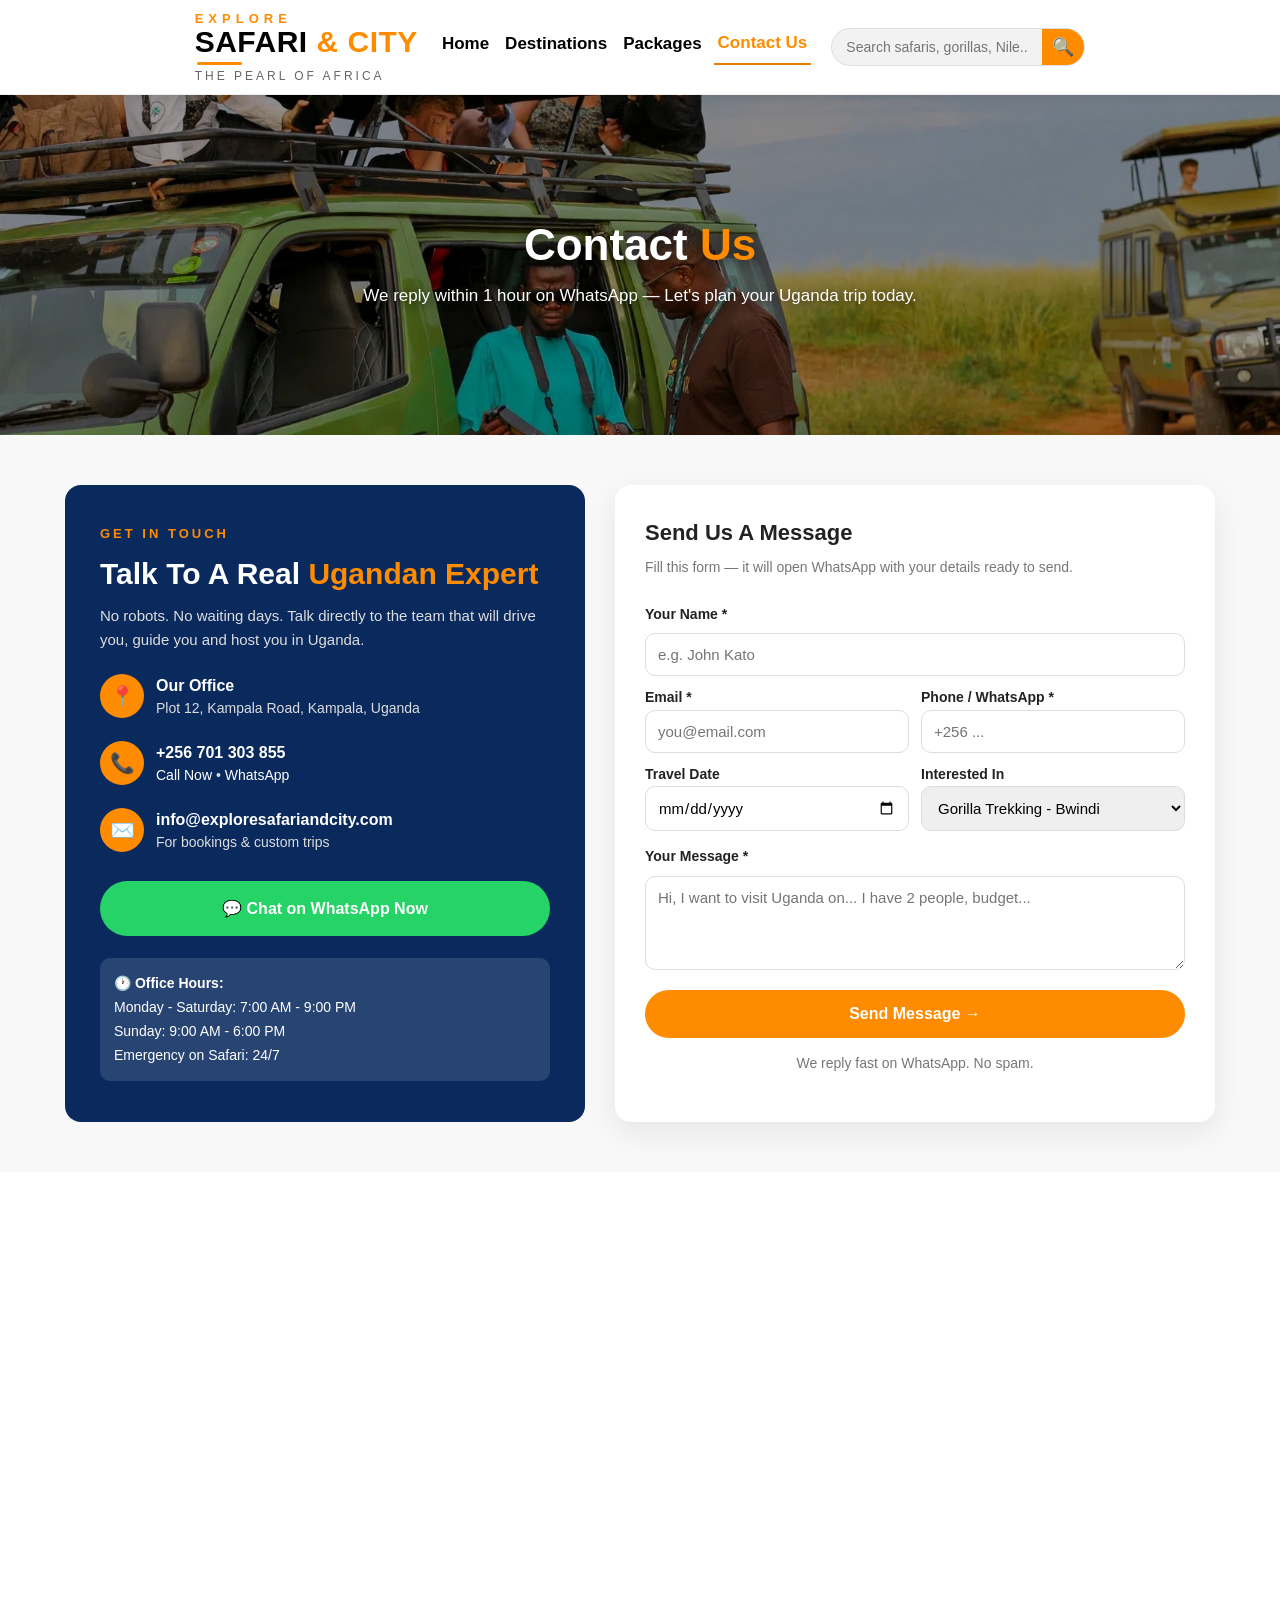
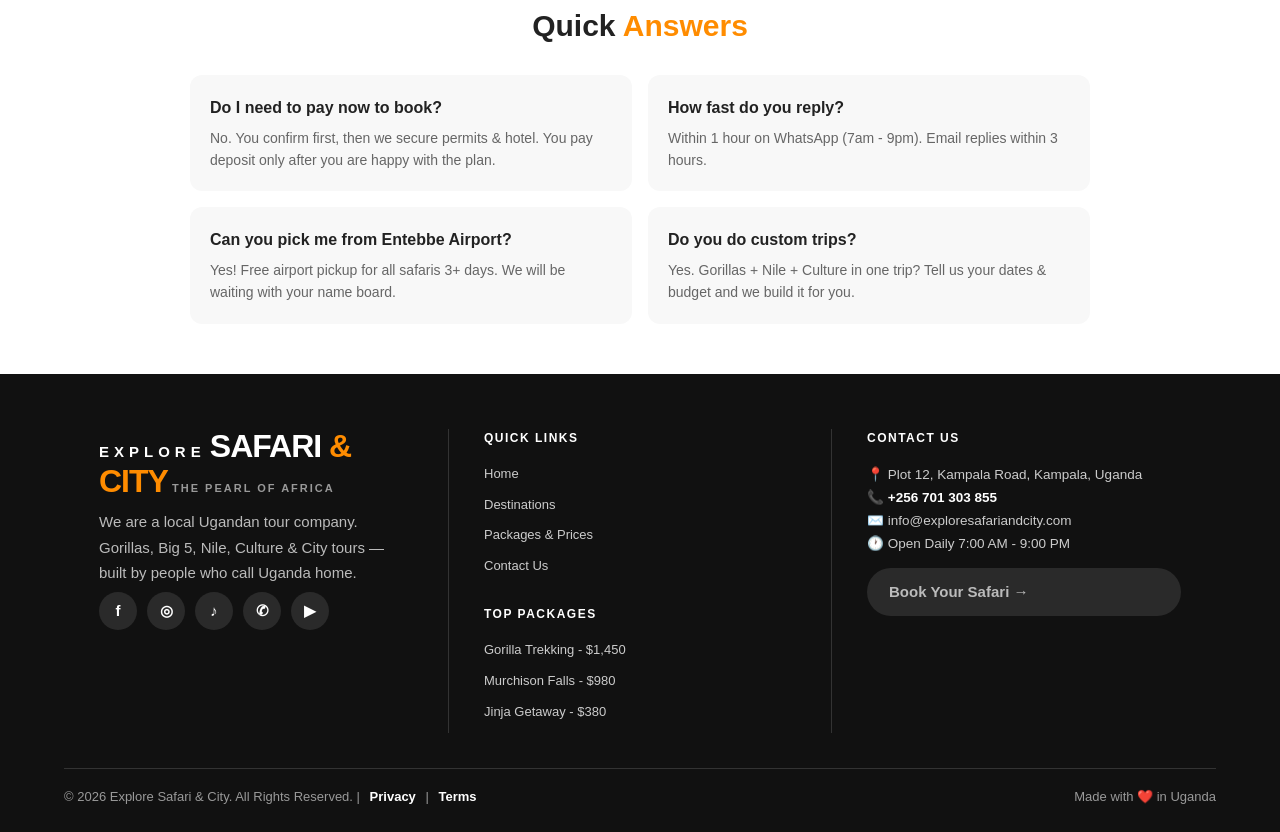
==== contact.html @ 99a117b5 "Add files via upload" ====
<!DOCTYPE html>
<html lang="en">
<head>
<meta charset="UTF-8">
<meta name="viewport" content="width=device-width, initial-scale=1.0">
<title>Contact Us - Explore Safari & City</title>
<link rel="stylesheet" href="style.css">
<style>
  *{margin:0;padding:0;box-sizing:border-box}
  html,body{width:100%;overflow-x:hidden}
  body{font-family:Arial,sans-serif;background:#fff}

  /* ===== HEADER - SAME AS PACKAGES ===== */
  .site-header{width:100%;background:#fff;padding:12px 3%;border-bottom:1px solid #eee}
  .header-inner{display:flex;align-items:center;justify-content:space-between;gap:20px;max-width:1300px;margin:0 auto}
  .logo{color:#000;text-decoration:none;line-height:1;flex-shrink:0}
  .logo-small{display:block;color:#ff8c00;font-size:13px;font-weight:800;letter-spacing:5px;margin-bottom:2px}
  .logo-main{display:block;font-size:30px;font-weight:900;line-height:1}
  .logo-main .black{color:#000}
  .logo-main .orange{color:#ff8c00}
  .logo-line{display:block;width:45px;height:3px;background:#ff8c00;margin:5px 0 5px 2px}
  .logo-sub{display:block;color:#666;font-size:12px;letter-spacing:3px;font-weight:500}
  .main-nav{display:flex;gap:8px;align-items:center}
  .main-nav a{color:#000;font-size:17px;font-weight:700;text-decoration:none;white-space:nowrap;padding:0 4px 6px 4px}
  .main-nav a.active{color:#ff8c00;border-bottom:2px solid #ff8c00}
  .header-search{display:flex;align-items:center;flex-shrink:0}
  .header-search form{display:flex;align-items:center;background:#f2f2f2;border:1px solid #ddd;border-radius:30px;overflow:hidden;height:38px}
  .header-search input{border:none;outline:none;background:transparent;padding:0 14px;font-size:14px;width:210px}
  .header-search button{border:none;background:#ff8c00;color:#fff;height:38px;width:42px;font-size:18px;cursor:pointer}

  /* ===== HERO - CONTACT ===== */
  .contact-hero{position:relative;width:100%;height:340px;overflow:hidden;background:#000;display:flex;align-items:center;justify-content:center;text-align:center}
  .contact-hero img{position:absolute;inset:0;width:100%;height:100%;object-fit:cover;opacity:.6}
  .contact-hero-text{position:relative;z-index:2;color:#fff;padding:0 20px}
  .contact-hero-text h1{font-size:44px;line-height:1.1;text-shadow:0 2px 15px rgba(0,0,0,.7)}
  .contact-hero-text p{font-size:17px;margin-top:12px;text-shadow:0 2px 10px rgba(0,0,0,.7)}
  .contact-hero-text span{color:#ff8c00}

  /* ===== CONTACT SECTION ===== */
  .contact-section{padding:50px 3%;background:#f8f8f8}
  .contact-box{max-width:1150px;margin:0 auto;display:flex;gap:30px;align-items:stretch}
  .contact-left{flex:1;background:#0a2a5e;color:#fff;padding:35px;border-radius:16px}
  .contact-left h2{font-size:30px;line-height:1.2;margin:10px 0 12px}
  .contact-left h2 span{color:#ff8c00}
  .contact-left p{color:#ddd;font-size:15px;line-height:1.6}
  .contact-item{display:flex;gap:12px;align-items:flex-start;margin-top:22px}
  .contact-icon{width:44px;height:44px;min-width:44px;background:#ff8c00;border-radius:50%;display:flex;align-items:center;justify-content:center;font-size:20px}
  .contact-item b{display:block;font-size:16px}
  .contact-item span{color:#ddd;font-size:14px}
  .contact-item a{color:#fff;text-decoration:none}
  .whatsapp-btn{display:flex;align-items:center;justify-content:center;gap:10px;background:#25D366;color:#fff;text-decoration:none;padding:15px;border-radius:30px;font-weight:800;margin-top:28px;font-size:16px}
  .whatsapp-btn:hover{background:#1da851}
  .contact-hours{margin-top:22px;background:rgba(255,255,255,.12);padding:14px;border-radius:10px;font-size:14px;line-height:1.7}

  .contact-form-wrap{flex:1.2;background:#fff;padding:30px;border-radius:16px;box-shadow:0 10px 30px rgba(0,0,0,.08)}
  .contact-form-wrap h3{font-size:22px;margin-bottom:6px}
  .contact-form-wrap p{color:#777;font-size:14px;margin-bottom:18px}
  .contact-form{display:flex;flex-direction:column;gap:8px}
  .contact-form label{font-weight:700;font-size:14px;margin-top:6px}
  .contact-form input,.contact-form select,.contact-form textarea{width:100%;padding:12px;border:1px solid #ddd;border-radius:10px;font-size:15px;font-family:Arial;outline:none}
  .contact-form input:focus,.contact-form select:focus,.contact-form textarea:focus{border-color:#ff8c00}
  .form-row{display:flex;gap:12px}
  .form-row div{flex:1}
  .send-btn{background:#ff8c00;color:#fff;border:none;padding:15px;border-radius:30px;font-weight:800;font-size:16px;cursor:pointer;margin-top:12px}
  .send-btn:hover{background:#e67e00}
  .form-small{text-align:center;color:#888;font-size:13px;margin-top:6px}

  /* ===== MAP ===== */
  .map-section{padding:0;background:#fff;line-height:0}
  .map-section iframe{width:100%;height:380px;border:0;display:block}

  /* ===== FAQ QUICK ===== */
  .faq-section{padding:50px 3%;background:#fff;text-align:center}
  .faq-inner{max-width:900px;margin:0 auto}
  .faq-section h2{font-size:30px;margin-bottom:25px}
  .faq-section h2 span{color:#ff8c00}
  .faq-grid{display:grid;grid-template-columns:1fr 1fr;gap:16px;text-align:left}
  .faq-card{background:#f8f8f8;padding:20px;border-radius:12px}
  .faq-card b{display:block;margin-bottom:6px}
  .faq-card p{color:#666;font-size:14px;line-height:1.6}

  /* ===== FOOTER ===== */
  .site-footer{background:#111;color:#fff;padding:55px 5% 25px 5%}
  .footer-grid{display:grid;grid-template-columns:1fr 1fr 1fr;gap:0;max-width:1200px;margin:0 auto}
  .footer-col{padding:0 35px}
  .footer-middle{border-left:1px solid #333;border-right:1px solid #333}
  .footer-logo{display:flex;flex-direction:column;line-height:1;text-decoration:none;color:#fff;margin-bottom:20px}
  .explore-small{font-size:15px;font-weight:800;letter-spacing:5px}
  .safari-big{font-size:32px;font-weight:900}
  .safari-big span{color:#ff8c00}
  .pearl-small{font-size:11px;font-weight:700;letter-spacing:2px;color:#999;margin-top:4px}
  .footer-about{color:#ccc;font-size:13.5px;line-height:1.7;margin-bottom:20px}
  .footer-social{display:flex;gap:10px}
  .footer-social a{width:38px;height:38px;background:#2a2a2a;color:#fff;border-radius:50%;display:flex;align-items:center;justify-content:center;text-decoration:none;font-weight:800}
  .footer-social a:hover{background:#ff8c00}
  .site-footer h4{font-size:12px;font-weight:800;letter-spacing:1.5px;margin-bottom:16px}
  .footer-h4-space{margin-top:28px}
  .site-footer ul{list-style:none}
  .site-footer ul li{margin-bottom:9px}
  .site-footer ul li a{color:#ccc;font-size:13px;text-decoration:none}
  .site-footer ul li a:hover{color:#ff8c00}
  .btn-book-now{display:inline-block;margin-top:10px;background:#2a2a2a;color:#fff;font-size:13px;font-weight:600;padding:12px 22px;border-radius:25px;text-decoration:none}
  .btn-book-now:hover{background:#ff8c00}
  .footer-bottom{border-top:1px solid #333;margin-top:35px;padding-top:18px;display:flex;justify-content:space-between;flex-wrap:wrap;gap:10px;color:#999;font-size:13px;max-width:1200px;margin-left:auto;margin-right:auto}
  .footer-bottom a{color:#fff;text-decoration:none;margin:0 6px;font-weight:700}

  @media(max-width:900px){
    .header-inner{flex-wrap:wrap;justify-content:center;text-align:center}
    .main-nav{flex-wrap:wrap;justify-content:center}
    .contact-hero{height:260px}
    .contact-hero-text h1{font-size:30px}
    .contact-box{flex-direction:column}
    .form-row{flex-direction:column}
    .faq-grid{grid-template-columns:1fr}
    .footer-grid{grid-template-columns:1fr;gap:40px}
    .footer-col{padding:0}
    .footer-middle{border:none}
  }
</style>
</head>
<body>

<!-- ===== HEADER ===== -->
<header class="site-header">
  <div class="header-inner">
    <a href="index.html" class="logo">
      <span class="logo-small">EXPLORE</span>
      <span class="logo-main"><span class="black">SAFARI</span> <span class="orange">&amp; CITY</span></span>
      <span class="logo-line"></span>
      <span class="logo-sub">THE PEARL OF AFRICA</span>
    </a>
    <nav class="main-nav">
      <a href="index.html">Home</a>
      <a href="destinations.html">Destinations</a>
      <a href="packages.html">Packages</a>
      <a href="contact.html" class="active">Contact Us</a>
    </nav>
    <div class="header-search">
      <form action="#" onsubmit="return false;">
        <input type="text" placeholder="Search safaris, gorillas, Nile..">
        <button type="submit">🔍</button>
      </form>
    </div>
  </div>
</header>

<!-- ===== HERO ===== -->
<section class="contact-hero">
  <img src="images/van.jpg" alt="Contact Explore Safari & City">
  <div class="contact-hero-text">
    <h1>Contact <span>Us</span></h1>
    <p>We reply within 1 hour on WhatsApp — Let's plan your Uganda trip today.</p>
  </div>
</section>

<!-- ===== CONTACT BOX ===== -->
<section class="contact-section">
  <div class="contact-box">

    <!-- LEFT: INFO -->
    <div class="contact-left">
      <span style="color:#ff8c00;font-weight:800;letter-spacing:3px;font-size:13px">GET IN TOUCH</span>
      <h2>Talk To A Real <span>Ugandan Expert</span></h2>
      <p>No robots. No waiting days. Talk directly to the team that will drive you, guide you and host you in Uganda.</p>

      <div class="contact-item">
        <div class="contact-icon">📍</div>
        <div><b>Our Office</b><span>Plot 12, Kampala Road, Kampala, Uganda</span></div>
      </div>
      <div class="contact-item">
        <div class="contact-icon">📞</div>
        <div><b>+256 701 303 855</b><span><a href="tel:+256701303855">Call Now</a> • <a href="https://wa.me/256701303855">WhatsApp</a></span></div>
      </div>
      <div class="contact-item">
        <div class="contact-icon">✉️</div>
        <div><b>info@exploresafariandcity.com</b><span>For bookings & custom trips</span></div>
      </div>

      <a class="whatsapp-btn" href="https://wa.me/256701303855?text=Hello%20Explore%20Safari%20%26%20City!%20I%20want%20to%20plan%20a%20trip%20to%20Uganda." target="_blank">💬 Chat on WhatsApp Now</a>

      <div class="contact-hours">
        <b>🕐 Office Hours:</b><br>
        Monday - Saturday: 7:00 AM - 9:00 PM<br>
        Sunday: 9:00 AM - 6:00 PM<br>
        Emergency on Safari: 24/7
      </div>
    </div>

    <!-- RIGHT: FORM -->
    <div class="contact-form-wrap">
      <h3>Send Us A Message</h3>
      <p>Fill this form — it will open WhatsApp with your details ready to send.</p>

      <form class="contact-form" id="contactForm">
        <label>Your Name *</label>
        <input type="text" id="cName" placeholder="e.g. John Kato" required>

        <div class="form-row">
          <div>
            <label>Email *</label>
            <input type="email" id="cEmail" placeholder="you@email.com" required>
          </div>
          <div>
            <label>Phone / WhatsApp *</label>
            <input type="tel" id="cPhone" placeholder="+256 ..." required>
          </div>
        </div>

        <div class="form-row">
          <div>
            <label>Travel Date</label>
            <input type="date" id="cDate">
          </div>
          <div>
            <label>Interested In</label>
            <select id="cPackage">
              <option>Gorilla Trekking - Bwindi</option>
              <option>Murchison Falls Safari</option>
              <option>Queen Elizabeth Wildlife</option>
              <option>Jinja Weekend Getaway</option>
              <option>Cultural Tour - Fort Portal</option>
              <option>Rwenzori Hiking</option>
              <option>Wellness Retreat - Ssese</option>
              <option>Camping - Kidepo Valley</option>
              <option>Design My Own Tour</option>
              <option>Just Asking A Question</option>
            </select>
          </div>
        </div>

        <label>Your Message *</label>
        <textarea id="cMessage" rows="4" placeholder="Hi, I want to visit Uganda on... I have 2 people, budget..." required></textarea>

        <button type="submit" class="send-btn">Send Message →</button>
        <p class="form-small">We reply fast on WhatsApp. No spam.</p>
      </form>
    </div>

  </div>
</section>

<!-- ===== MAP ===== -->
<section class="map-section">
  <iframe src="https://www.google.com/maps?q=Kampala,Uganda&output=embed" loading="lazy"></iframe>
</section>

<!-- ===== FAQ ===== -->
<section class="faq-section">
  <div class="faq-inner">
    <h2>Quick <span>Answers</span></h2>
    <div class="faq-grid">
      <div class="faq-card"><b>Do I need to pay now to book?</b><p>No. You confirm first, then we secure permits & hotel. You pay deposit only after you are happy with the plan.</p></div>
      <div class="faq-card"><b>How fast do you reply?</b><p>Within 1 hour on WhatsApp (7am - 9pm). Email replies within 3 hours.</p></div>
      <div class="faq-card"><b>Can you pick me from Entebbe Airport?</b><p>Yes! Free airport pickup for all safaris 3+ days. We will be waiting with your name board.</p></div>
      <div class="faq-card"><b>Do you do custom trips?</b><p>Yes. Gorillas + Nile + Culture in one trip? Tell us your dates & budget and we build it for you.</p></div>
    </div>
  </div>
</section>

<!-- ===== FOOTER ===== -->
<footer class="site-footer">
  <div class="footer-grid">
    <div class="footer-col">
      <a href="index.html" class="footer-logo">
        <span class="explore-small">EXPLORE</span>
        <span class="safari-big">SAFARI <span>&amp; CITY</span></span>
        <span class="pearl-small">THE PEARL OF AFRICA</span>
      </a>
      <p class="footer-about">We are a local Ugandan tour company. Gorillas, Big 5, Nile, Culture & City tours — built by people who call Uganda home.</p>
      <div class="footer-social">
        <a href="https://facebook.com" target="_blank">f</a>
        <a href="https://instagram.com" target="_blank">◎</a>
        <a href="https://tiktok.com" target="_blank">♪</a>
        <a href="https://wa.me/256701303855" target="_blank">✆</a>
        <a href="https://youtube.com" target="_blank">▶</a>
      </div>
    </div>
    <div class="footer-col footer-middle">
      <h4>QUICK LINKS</h4>
      <ul>
        <li><a href="index.html">Home</a></li>
        <li><a href="destinations.html">Destinations</a></li>
        <li><a href="packages.html">Packages & Prices</a></li>
        <li><a href="contact.html">Contact Us</a></li>
      </ul>
      <h4 class="footer-h4-space">TOP PACKAGES</h4>
      <ul>
        <li><a href="packages.html">Gorilla Trekking - $1,450</a></li>
        <li><a href="packages.html">Murchison Falls - $980</a></li>
        <li><a href="packages.html">Jinja Getaway - $380</a></li>
      </ul>
    </div>
    <div class="footer-col">
      <h4>CONTACT US</h4>
      <p style="color:#ccc;font-size:13.5px;line-height:1.7;margin-bottom:12px">📍 Plot 12, Kampala Road, Kampala, Uganda<br>📞 <b style="color:#fff">+256 701 303 855</b><br>✉️ info@exploresafariandcity.com<br>🕐 Open Daily 7:00 AM - 9:00 PM</p>
      <a href="packages.html" class="btn-book-now">Book Your Safari →</a>
    </div>
  </div>
  <div class="footer-bottom">
    <p>© 2026 Explore Safari & City. All Rights Reserved. | <a href="#">Privacy</a> | <a href="#">Terms</a></p>
    <p>Made with ❤️ in Uganda</p>
  </div>
</footer>

<script>
  // CONTACT FORM -> WHATSAPP
  document.getElementById('contactForm').addEventListener('submit', function(e) {
    e.preventDefault();
    const name = document.getElementById('cName').value;
    const email = document.getElementById('cEmail').value;
    const phone = document.getElementById('cPhone').value;
    const date = document.getElementById('cDate').value;
    const pkg = document.getElementById('cPackage').value;
    const msg = document.getElementById('cMessage').value;

    const text = "Hello Explore Safari & City!%0A%0AName: " + encodeURIComponent(name) +
      "%0AEmail: " + encodeURIComponent(email) +
      "%0APhone: " + encodeURIComponent(phone) +
      "%0ADate: " + encodeURIComponent(date) +
      "%0AInterested In: " + encodeURIComponent(pkg) +
      "%0AMessage: " + encodeURIComponent(msg);

    window.open("https://wa.me/256701303855?text=" + text, "_blank");
  });
</script>

</body>
</html>
---- style.css ----
/* ===== GENERAL ===== */
*{margin:0;padding:0;box-sizing:border-box}
body{font-family:Arial,Helvetica,sans-serif;color:#222;line-height:1.6;background:#fff}
img{max-width:100%;display:block}
a{text-decoration:none;color:inherit}
section{padding:50px 8%}

/* ===== HEADER ===== */
header{background:#fff;display:flex;justify-content:space-between;align-items:center;gap:30px;padding:14px 6%;position:sticky;top:0;z-index:100;box-shadow:0 2px 10px rgba(0,0,0,.08)}
.logo{display:flex;flex-direction:column;line-height:1.1;flex-shrink:0}
.logo-small{font-size:11px;letter-spacing:4px;font-weight:800;color:#e67e00}
.logo-main{font-size:22px;font-weight:900;letter-spacing:.5px;color:#111}
.logo-orange{color:#e67e00}
.logo-line{width:38px;height:3px;background:#e67e00;border-radius:2px;margin:4px 0 3px}
.logo-sub{font-size:10px;letter-spacing:2.5px;font-weight:700;color:#666}
nav{display:flex;gap:32px;align-items:center}
nav a{font-weight:600;font-size:15px;color:#222;white-space:nowrap;padding:6px 2px;position:relative}
nav a:hover,nav a.active{color:#e67e00}
nav a.active::after{content:"";position:absolute;left:0;bottom:-2px;width:100%;height:2px;background:#e67e00;border-radius:2px}
.header-right{display:flex;align-items:center;gap:14px}
.search-bar{display:flex;align-items:center;background:#f4f4f4;border:1px solid #e6e6e6;border-radius:25px;overflow:hidden;height:38px}
.search-bar input{border:none;outline:none;background:transparent;padding:0 14px;font-size:14px;width:210px;color:#222}
.search-bar button{border:none;background:#e67e00;color:#fff;width:42px;height:100%;cursor:pointer;font-size:16px}
.search-bar button:hover{background:#c96a00}
.menu-icon{font-size:22px;cursor:pointer;display:none}

/* ===== HERO SLIDER ===== */
.hero,.slider{position:relative;width:100%;height:520px;overflow:hidden;padding:0;background:#000}
.slide{position:absolute;top:0;left:0;width:100%;height:100%;display:none}
.slide:first-child{display:block}
.slide img{width:100%;height:100%;object-fit:cover}
.hero-text,.slider-text{position:absolute;top:50%;left:8%;transform:translateY(-50%);color:#fff;max-width:600px;z-index:5}
.hero-text h1,.slider-text h1{font-size:48px;line-height:1.1;text-shadow:0 2px 10px rgba(0,0,0,.7)}
.hero-text p,.slider-text p{margin:15px 0 20px;font-size:17px;text-shadow:0 2px 8px rgba(0,0,0,.7)}
.hero .prev,.hero .next{position:absolute;top:50%;transform:translateY(-50%);z-index:10}
.hero .prev{left:15px}.hero .next{right:15px}

/* ===== BUTTONS ===== */
.btn,.btn-orange{display:inline-block;background:#e67e00;color:#fff;padding:12px 22px;border-radius:6px;font-weight:bold;border:none;cursor:pointer}
.btn:hover,.btn-orange:hover{background:#c96a00}

/* ===== PREMIER ===== */
.premier{text-align:center;background:#fff}
.premier h2{font-size:38px;line-height:1.2}
.orange-title{color:#e67e00}
.section-sub{max-width:800px;margin:15px auto 0;color:#555;font-size:16px}

/* ===== 3 CARDS HOME ===== */
.experiences{background:#f8f8f8}
.experiences-grid{display:grid;grid-template-columns:repeat(3,1fr);gap:25px;align-items:stretch}
.card{background:#fff;border-radius:10px;overflow:hidden;box-shadow:0 4px 14px rgba(0,0,0,.08);text-align:left;display:flex;flex-direction:column;height:100%}
.card img{width:100%;height:230px;object-fit:cover}
.card h3{font-size:20px;line-height:1.3;padding:15px 18px 5px;min-height:56px;display:flex;align-items:flex-start}
.card p{padding:0 18px 15px;color:#555;font-size:15px;flex:1}
.card .btn{margin:0 18px 20px;align-self:flex-start;margin-top:auto}

/* ===== AFCON ===== */
.afcon{display:grid;grid-template-columns:1fr 1fr;gap:40px;align-items:center;background:#fff}
.afcon-left h2{font-size:36px}
.afcon-left h3{font-size:26px;color:#e67e00;margin-bottom:15px}
.afcon-left p{color:#444;margin-bottom:12px}
.afcon-right video{width:100%;border-radius:10px;background:#000}
.video-title{font-weight:bold;margin-top:10px}
.video-sub{color:#777}

/* ===== VIDEO WITH WATERMARK ===== */
.video-banner{padding:0}
.video-wrap{position:relative;width:100%;height:520px;overflow:hidden}
.video-wrap video{width:100%;height:100%;object-fit:cover}
.video-watermark{position:absolute;top:50%;left:50%;transform:translate(-50%,-50%);text-align:center;color:#fff;z-index:2;width:100%}
.video-watermark h2{font-size:46px;text-shadow:0 2px 10px rgba(0,0,0,.6)}
.video-watermark p{font-size:20px;text-shadow:0 2px 8px rgba(0,0,0,.6)}
.play-btn{margin-top:15px;width:65px;height:65px;border-radius:50%;border:2px solid #fff;background:rgba(0,0,0,.35);color:#fff;font-size:24px;cursor:pointer}

/* ===== DESTINATIONS VIDEO HERO ===== */
.video-hero-wrap{position:relative;height:520px;overflow:hidden;background:#000}
.video-hero-wrap video{width:100%;height:100%;object-fit:cover;display:block}
.video-watermark-light{position:absolute;left:30px;bottom:30px;color:#fff;text-shadow:0 2px 10px rgba(0,0,0,.6);line-height:1}
.wm-small{display:block;font-size:14px;letter-spacing:5px;font-weight:700}
.wm-big{display:block;font-size:52px;font-weight:900;letter-spacing:2px}
.wm-sub{display:block;font-size:12px;letter-spacing:3px}
.sound-btn{position:absolute;right:20px;bottom:20px;background:rgba(0,0,0,.6);color:#fff;border:0;width:46px;height:46px;border-radius:50%;font-size:20px;cursor:pointer}

/* ===== WHERE TO GO - MOSAIC - FIXED 280px SAME HEIGHT ===== */
.where-to-go{padding:0 0 5px;background:#fff}
.where-head{text-align:center;padding:28px 10px 18px}
.where-head span{color:#ff8c00;font-size:11px;font-weight:800;letter-spacing:1.5px;text-transform:uppercase}
.where-head h2{font-size:22px;margin:4px 0 0;color:#111;font-weight:800}
.dest-row{display:flex;gap:6px;margin-bottom:6px}
.dest-row .dest-card{flex:1}
.dest-card{position:relative;display:block;overflow:hidden;height:280px;text-decoration:none}
.dest-card img{width:100%;height:100%;object-fit:cover;transition:transform .5s ease}
.dest-card:hover img{transform:scale(1.06)}
.dest-card::after{content:"";position:absolute;inset:0;background:rgba(0,0,0,.28)}
.dest-label{position:absolute;inset:0;display:flex;align-items:center;justify-content:center;z-index:2}
.dest-label span{color:#fff;font-weight:800;font-size:13px;letter-spacing:1px;border-bottom:2px solid #fff;padding-bottom:4px;text-transform:uppercase}

/* ===== ABOUT ===== */
.about-utb{text-align:center;background:#f8f8f8}
.about-utb h2{font-size:34px;margin-bottom:15px}
.about-utb>p{max-width:900px;margin:0 auto;color:#444}
.about-grid{display:grid;grid-template-columns:repeat(3,1fr);gap:22px;margin-top:30px;align-items:stretch}
.about-box{background:#fff;color:#222;padding:30px 22px;border-radius:12px;border:1px solid #eee;box-shadow:0 4px 16px rgba(0,0,0,.07);border-top:4px solid #e67e00;text-align:center;display:flex;flex-direction:column;height:100%}
.about-icon{font-size:32px;margin-bottom:12px}
.about-box h3{letter-spacing:1px;font-size:18px;color:#111;min-height:24px}
.about-box p{color:#555;font-size:15px;margin-top:12px;line-height:1.6;flex:1}

/* ===== FEEDBACK + PARTNERS ===== */
.feedback-partners{background:#fff;text-align:center}
.feedback h2{font-size:30px}
.feedback p{color:#555;margin:10px 0 18px}
.partners{margin-top:40px;position:relative}
.partners h2{font-size:30px;margin-bottom:20px}
.partners-grid{display:grid;grid-template-columns:repeat(6,1fr);gap:18px;align-items:center;background:#fff;padding:20px;border-radius:10px;border:1px solid #eee}
.partners-grid img{width:100%;height:90px;object-fit:contain;background:#fff;padding:8px}
.prev,.next{position:absolute;top:55%;background:#e67e00;color:#fff;border:none;width:38px;height:38px;border-radius:50%;cursor:pointer;font-size:18px}
.partners .prev{left:5px}.partners .next{right:5px}

/* ===== POPULAR EXPERIENCES ===== */
.popular-experiences{padding:55px 8% 60px;background:#fff;text-align:center}
.popular-experiences h2{font-size:34px;font-weight:800;color:#111;margin-bottom:35px}
.pin-icon{color:#e67e00;font-size:28px}
.popular-grid{display:grid;grid-template-columns:repeat(3,1fr);gap:35px;text-align:center;align-items:stretch}
.popular-card{background:#fff;display:flex;flex-direction:column;align-items:center;height:100%}
.popular-card img{width:100%;height:250px;object-fit:cover}
.popular-card h3{font-size:21px;font-weight:800;color:#333;margin:22px 0 10px;line-height:1.3}
.popular-card p{color:#888;font-size:14.5px;line-height:1.7;padding:0 8px;flex:1}
.btn-popular{display:inline-block;margin-top:22px;background:#e67e00;color:#fff;font-weight:700;font-size:14px;padding:13px 28px;border-radius:25px}
.btn-popular:hover{background:#c96a00}
.popular-row-2{padding-top:0}

/* ===== UGANDA MAP ===== */
.uganda-map{padding:0;margin:0;width:100%;background:#fff;line-height:0}
.uganda-map img{width:100%;height:auto;display:block;object-fit:contain}

/* ===== TRAVEL ARTICLES - FIXED ===== */
.travel-articles{padding:55px 8% 65px;background:#fff}
.articles-head{display:flex;align-items:center;gap:12px;margin-bottom:30px;flex-wrap:wrap;justify-content:space-between}
.articles-head h2{font-size:26px;font-weight:400;color:#222}
.bulb-icon{color:#e67e00;font-size:22px}
.read-all{color:#e67e00;font-size:14px;font-weight:500}
.articles-grid{display:grid;grid-template-columns:repeat(3,1fr);gap:35px;align-items:start;text-align:left}
.article-card img{width:100%;height:250px;object-fit:cover;display:block;margin-bottom:18px;border-radius:8px;background:#eee}
.article-date{display:block;color:#e67e00;font-size:13px;font-weight:500;margin-bottom:10px}
.article-card h3{font-size:15px;font-weight:800;color:#222;line-height:1.5;text-transform:uppercase;margin-bottom:14px}
.article-card p{color:#777;font-size:14px;line-height:1.7;margin-bottom:18px}
.read-more{color:#e67e00;font-size:13px;font-weight:500}
.read-more span{font-weight:700;margin-left:4px}
.articles-row-2{padding-top:0}

/* ===== PLANNING ===== */
.planning-trip{padding:55px 8% 65px;background:#f2f2f2;text-align:center}
.planning-trip h2{font-size:30px;font-weight:800;color:#1a365d;margin-bottom:38px}
.planning-grid{display:flex;justify-content:center;gap:60px;flex-wrap:wrap}
.planning-item{display:flex;flex-direction:column;align-items:center;gap:16px}
.planning-icon{width:68px;height:68px;background:#fff;border-radius:50%;display:flex;align-items:center;justify-content:center;font-size:28px;box-shadow:0 2px 8px rgba(0,0,0,.04)}
.planning-label{color:#e0a83a;font-size:14px;font-style:italic;font-weight:500}

/* ===== PACKAGES HERO SLIDER ===== */
.packages-hero{width:100%;margin-top:0;padding:0}
.pkg-slider{position:relative;width:100%;height:520px;overflow:hidden;background:#000}
.pkg-slide{position:absolute;inset:0;opacity:0;transition:opacity 1s ease-in-out}
.pkg-slide.active{opacity:1}
.pkg-slide img{width:100%;height:100%;object-fit:cover}
.pkg-watermark{position:absolute;top:50%;left:50%;transform:translate(-50%,-50%);z-index:10;color:#fff;font-size:48px;font-weight:400;letter-spacing:2px;text-align:center;white-space:nowrap;text-shadow:0 2px 20px rgba(0,0,0,.6);pointer-events:none;width:100%;padding:0 20px}

/* ===== PACKAGES TABLE ===== */
.packages-section{background:#f8f8f8;padding:60px 3%}
.pkg-container{max-width:1200px;margin:0 auto}
.pkg-header{text-align:center;margin-bottom:30px}
.pkg-eyebrow{color:#ff8c00;font-size:12px;font-weight:800;letter-spacing:3px}
.pkg-header h2{font-size:36px;color:#111;margin:8px 0}
.pkg-header p{color:#666;font-size:15px;max-width:650px;margin:0 auto;line-height:1.5}
.pkg-categories{display:flex;flex-wrap:wrap;gap:10px;justify-content:center;margin-bottom:30px}
.cat-btn{border:1px solid #ddd;background:#fff;padding:9px 18px;border-radius:30px;font-size:13px;font-weight:700;cursor:pointer;color:#333}
.cat-btn.active{background:#009a4a;color:#fff;border-color:#009a4a}
.table-wrap{background:#fff;border-radius:12px;overflow:hidden;box-shadow:0 10px 30px rgba(0,0,0,.08);overflow-x:auto}
.pkg-table{width:100%;border-collapse:collapse;min-width:850px}
.pkg-table thead th{background:#009a4a;color:#fff;text-align:left;padding:16px;font-size:13px;letter-spacing:1px;text-transform:uppercase}
.pkg-table tbody td{padding:18px 16px;border-bottom:1px solid #eee;font-size:14px;color:#333;vertical-align:middle}
.pkg-table tbody tr:hover{background:#f0faf4}
.pkg-table strong{display:block;color:#111;font-size:15px}
.pkg-sub{display:block;color:#888;font-size:12px;margin-top:3px}
.price{font-size:18px;font-weight:900;color:#111;white-space:nowrap}
.price.couple{color:#009a4a}
.price.couple span{display:block;font-size:11px;color:#ff8c00;font-weight:700;margin-top:2px}
.pkg-badge{display:inline-block;font-size:10px;font-weight:800;letter-spacing:1px;padding:4px 8px;border-radius:20px;margin-bottom:6px;color:#fff}
.pkg-badge.hot{background:#ff8c00}.pkg-badge.adv{background:#111}
.book-btn{display:inline-block;background:#ff8c00;color:#fff;padding:10px 18px;border-radius:30px;font-size:13px;font-weight:800;white-space:nowrap}
.book-btn:hover{background:#e67e00}
.pkg-note{text-align:center;color:#777;font-size:13px;margin-top:18px;line-height:1.6}
.pkg-note a{color:#009a4a;font-weight:700}

/* ===== BANNER ===== */
.banner-section{width:100%;overflow:hidden;background:#0a2a5e;margin:0;padding:0}
.banner-section img{width:100%;height:170px;object-fit:cover;object-position:center;display:block}

/* ===== BOOKING FORM ===== */
.booking-section{padding:50px 3%;background:#f8f8f8}
.booking-box{max-width:1100px;margin:0 auto;display:flex;gap:30px;background:#fff;border-radius:16px;overflow:hidden;box-shadow:0 10px 30px rgba(0,0,0,.08)}
.booking-left{flex:1;background:#0a2a5e;color:#fff;padding:35px}
.booking-eyebrow{color:#ff8c00;font-weight:800;letter-spacing:3px;font-size:13px}
.booking-left h2{font-size:32px;margin:10px 0 12px;line-height:1.2}
.booking-left h2 span{color:#ff8c00}
.booking-left p{color:#ddd;line-height:1.6;font-size:15px}
.booking-list{list-style:none;margin:18px 0}
.booking-list li{margin-bottom:10px;font-size:15px}
.booking-phone{margin-top:20px;background:rgba(255,255,255,.12);padding:12px;border-radius:10px}
.booking-form{flex:1.2;padding:30px;display:flex;flex-direction:column;gap:8px}
.booking-form label{font-weight:700;font-size:14px;margin-top:6px}
.booking-form input,.booking-form select,.booking-form textarea{width:100%;padding:12px;border:1px solid #ddd;border-radius:10px;font-size:15px;font-family:Arial;outline:none}
.booking-form input:focus,.booking-form select:focus,.booking-form textarea:focus{border-color:#ff8c00}
.form-row{display:flex;gap:12px}.form-row div{flex:1}
.booking-btn{background:#ff8c00;color:#fff;border:none;padding:15px;border-radius:30px;font-weight:800;font-size:16px;cursor:pointer;margin-top:12px}
.booking-btn:hover{background:#e67e00}
.booking-small{text-align:center;color:#888;font-size:13px;margin-top:6px}

/* ===== WHY CHOOSE US ===== */
.why-section{padding:55px 3%;background:#fff;text-align:center}
.why-inner{max-width:1100px;margin:0 auto}
.why-eyebrow{color:#ff8c00;font-weight:800;letter-spacing:3px;font-size:13px}
.why-section h2{font-size:32px;margin:10px 0}
.why-section h2 span{color:#ff8c00}
.why-sub{color:#666;max-width:650px;margin:0 auto 30px;line-height:1.6}
.why-grid{display:grid;grid-template-columns:repeat(4,1fr);gap:18px}
.why-card{background:#f8f8f8;padding:28px 20px;border-radius:16px}
.why-icon{font-size:38px;margin-bottom:12px}
.why-card h3{font-size:17px;margin-bottom:8px}
.why-card p{color:#666;font-size:14px;line-height:1.6}

/* ===== TESTIMONIALS ===== */
.testi-section{padding:55px 3%;background:#fff}
.testi-inner{max-width:1200px;margin:0 auto;text-align:center}
.testi-eyebrow{color:#ff8c00;font-weight:800;letter-spacing:3px;font-size:13px}
.testi-section h2{font-size:32px;margin:10px 0 8px}
.testi-sub{color:#666;margin-bottom:30px}
.testi-slider-wrap{display:flex;align-items:center;gap:12px;width:100%}
.testi-viewport{overflow:hidden;flex:1;width:100%;min-width:0}
.testi-track{display:flex;gap:18px;transition:transform .5s ease;width:max-content;will-change:transform}
.testi-card{flex:0 0 calc(33.333% - 12px);min-width:280px;background:#fff;padding:24px 22px;border-radius:16px;box-shadow:0 8px 25px rgba(0,0,0,.10);text-align:left;border:1px solid #f0f0f0}
.testi-top{display:flex;align-items:center;gap:12px;margin-bottom:12px}
.testi-top img{width:48px;height:48px;border-radius:50%;object-fit:cover}
.testi-top b{display:block;font-size:15px;color:#000}
.testi-top span{font-size:13px;color:#888}
.trip-badge{margin-left:auto;width:26px;height:26px;background:#00aa6c;color:#fff;border-radius:50%;display:flex;align-items:center;justify-content:center;font-size:10px}
.testi-circles{color:#00aa6c;font-size:20px;letter-spacing:3px;text-align:center;margin:8px 0 14px}
.testi-text{color:#222;font-size:15px;line-height:1.6;text-align:center;min-height:110px}
.testi-card .read-more{display:block;text-align:center;color:#888;font-size:14px;margin-top:10px}
.testi-arrow{width:42px;height:42px;min-width:42px;border-radius:50%;border:1px solid #ddd;background:#fff;font-size:26px;cursor:pointer;box-shadow:0 4px 12px rgba(0,0,0,.08)}
.testi-arrow:hover{background:#ff8c00;color:#fff;border-color:#ff8c00}
.testi-dots{margin-top:18px;color:#ccc;letter-spacing:6px;font-size:18px}

/* ===== FOOTER - ONLY ONE VERSION NOW ===== */
.site-footer{background:#111;color:#fff;padding:55px 5% 25px}
.footer-grid{display:grid;grid-template-columns:1fr 1fr 1fr;gap:0;max-width:1200px;margin:0 auto}
.footer-col{padding:0 35px}
.footer-middle{border-left:1px solid #333;border-right:1px solid #333}
.footer-logo{display:flex;flex-direction:column;line-height:1;text-decoration:none;color:#fff;margin-bottom:20px}
.explore-small{font-size:15px;font-weight:800;letter-spacing:5px;color:#fff}
.safari-big{font-size:32px;font-weight:900;letter-spacing:-1px;line-height:1.1;color:#fff}
.safari-big span{color:#ff8c00}
.uganda-big{font-size:58px;font-weight:900;letter-spacing:-1px;text-align:center;line-height:1}
.pearl-small{font-size:11px;font-weight:700;letter-spacing:2px;color:#999;margin-top:4px;text-align:center}
.footer-about{color:#ccc;font-size:13.5px;line-height:1.7;margin-bottom:20px}
.footer-social{display:flex;gap:10px}
.footer-social a{width:38px;height:38px;background:#2a2a2a;color:#fff;border-radius:50%;display:flex;align-items:center;justify-content:center;font-size:16px;font-weight:800}
.footer-social a:hover{background:#ff8c00}
.site-footer h4{font-size:12px;font-weight:800;letter-spacing:1.5px;margin-bottom:16px;color:#fff}
.footer-h4-space{margin-top:28px}
.site-footer ul{list-style:none;padding:0;margin:0}
.site-footer ul li{margin-bottom:9px}
.site-footer ul li a{color:#ccc;font-size:13px}
.site-footer ul li a:hover{color:#e67e00}
.footer-right p{color:#ccc;font-size:13.5px;line-height:1.7;margin-bottom:12px}
.contact-item{display:flex;gap:12px;align-items:flex-start;margin-bottom:16px;color:#bbb;font-size:14px;line-height:1.5}
.contact-icon{width:36px;height:36px;min-width:36px;background:#ff8c00;color:#fff;border-radius:50%;display:flex;align-items:center;justify-content:center;font-size:16px}
.contact-item b{color:#fff}
.contact-item a{color:#bbb}
.contact-item a:hover{color:#ff8c00}
.btn-book-now{display:inline-block;margin-top:10px;background:#2a2a2a;color:#fff;font-size:13px;font-weight:600;padding:12px 22px;border-radius:25px}
.btn-book-now:hover{background:#ff8c00}
.whatsapp-box{display:flex;flex-direction:column;gap:10px;align-items:flex-start}
.whatsapp-box img{width:72px;height:72px;border-radius:12px;object-fit:cover}
.whatsapp-box span{color:#fff;font-size:13px;font-weight:700}
.footer-bottom{border-top:1px solid #333;margin-top:35px;padding-top:18px;display:flex;justify-content:space-between;align-items:center;flex-wrap:wrap;gap:10px;color:#999;font-size:13px;max-width:1200px;margin-left:auto;margin-right:auto}
.footer-bottom a{color:#fff;margin:0 6px;font-weight:700}
.footer-col h3{color:#fff;margin-bottom:18px;font-size:18px}
.footer-col a{display:block;color:#bbb;margin-bottom:10px;font-size:15px}
.footer-col a:hover{color:#e67e00}
.footer-col p{color:#bbb;font-size:15px;margin-bottom:6px}
.footer-col p b{color:#fff}

/* ===== MOBILE ===== */
@media(max-width:900px){
  section{padding:35px 5%}
  header{flex-direction:column;gap:14px;padding:14px 5%;text-align:center}
  .logo{align-items:center;text-align:center}
  nav{flex-wrap:wrap;justify-content:center;gap:20px}
  .search-bar input{width:160px}
  .hero,.slider,.video-wrap,.video-hero-wrap{height:360px}
  .hero-text h1,.slider-text h1{font-size:32px}
  .experiences-grid,.about-grid{grid-template-columns:1fr}
  .afcon{grid-template-columns:1fr}
  .partners-grid{grid-template-columns:repeat(2,1fr)}
  .video-watermark h2{font-size:32px}
  .wm-big{font-size:34px}
  .dest-row{flex-direction:column}.dest-card{height:240px}
  .popular-grid,.articles-grid{grid-template-columns:1fr;gap:35px}
  .popular-card img{height:220px}.article-card img{height:220px}
  .planning-grid{gap:30px}.planning-icon{width:58px;height:58px;font-size:24px}
  .footer-grid{grid-template-columns:1fr;gap:40px}
  .footer-col{padding:0}.footer-middle{border:none}
  .footer-bottom{justify-content:center;text-align:center}
  .pkg-slider{height:320px}.pkg-watermark{font-size:24px;white-space:normal;line-height:1.3}
  .pkg-header h2{font-size:26px}.packages-section{padding:35px 15px}
  .banner-section img{height:100px}
  .booking-box{flex-direction:column}
  .why-grid{grid-template-columns:1fr 1fr}
  .testi-card{flex:0 0 calc(100% - 2px);min-width:calc(100% - 2px)}
  .testi-section h2{font-size:26px}.testi-arrow{width:36px;height:36px;min-width:36px;font-size:22px}
  nav{position:absolute;top:70px;left:0;right:0;background:#fff;flex-direction:column;padding:16px;display:none}
  nav.show{display:flex}
  .menu-icon{display:block}
}
@media(max-width:520px){
  .footer-grid{grid-template-columns:1fr}
  .partners-grid{grid-template-columns:1fr 1fr}
  .why-grid{grid-template-columns:1fr}
}
@media(min-width:901px) and (max-width:1100px){
  .testi-card{flex:0 0 calc(50% - 9px);min-width:calc(50% - 9px)}
}
/* ===== NEW FOOTER - LIKE SCREENSHOT ===== */
.site-footer-new{background:#111;color:#fff;padding:55px 5% 25px}
.footer-grid-new{display:grid;grid-template-columns:1.2fr 1fr 1fr;gap:0;max-width:1200px;margin:0 auto}
.footer-col-new{padding:0 35px}
.footer-middle-new{border-left:1px solid #333;border-right:1px solid #333}
.footer-logo-new{display:block;text-decoration:none;color:#fff;line-height:1;margin-bottom:16px}
.footer-logo-new .explore-small{display:block;font-size:15px;font-weight:800;letter-spacing:5px;color:#fff}
.footer-logo-new .safari-big{display:block;font-size:36px;font-weight:900;line-height:1.05;color:#fff}
.footer-logo-new .safari-big span{color:#ff8c00}
.footer-logo-new .pearl-inline{font-size:11px;letter-spacing:2px;color:#ccc;font-weight:700}
.footer-about-new{color:#ccc;font-size:15px;line-height:1.7;margin-bottom:20px;max-width:340px}
.footer-social-new{display:flex;gap:10px}
.footer-social-new a{width:38px;height:38px;background:#2a2a2a;color:#fff;border-radius:50%;display:flex;align-items:center;justify-content:center;font-size:15px;font-weight:800}
.footer-social-new a:hover{background:#ff8c00}
.site-footer-new h4{font-size:13px;font-weight:800;letter-spacing:1.5px;margin-bottom:16px;color:#fff}
.site-footer-new ul{list-style:none;padding:0;margin:0}
.site-footer-new ul li{margin-bottom:12px}
.site-footer-new ul li a{color:#ddd;font-size:15px}
.site-footer-new ul li a:hover{color:#ff8c00}
.contact-line{color:#ddd;font-size:15px;line-height:1.7;margin-bottom:12px}
.contact-line span{margin-right:6px}
.contact-line a{color:#ddd}
.btn-book-safari{display:inline-block;margin-top:14px;background:#2a2a2a;color:#fff!important;padding:14px 26px;border-radius:30px;font-weight:700;font-size:15px}
.btn-book-safari:hover{background:#ff8c00}
.footer-bottom-new{border-top:1px solid #333;margin-top:40px;padding-top:18px;display:flex;justify-content:space-between;align-items:center;flex-wrap:wrap;gap:10px;color:#999;font-size:13px;max-width:1200px;margin:0 auto}
.footer-bottom-new a{color:#fff;font-weight:700}

@media(max-width:900px){
  .footer-grid-new{grid-template-columns:1fr;gap:40px}
  .footer-col-new{padding:0}
  .footer-middle-new{border:none}
  .footer-bottom-new{justify-content:center;text-align:center}
}
/* ===== FIX HERO ARROWS - OVERRIDE PARTNERS ARROWS ===== */
.hero, .slider{
  position:relative;
  overflow:hidden;
}
.hero .prev, .hero .next,
.slider .prev, .slider .next{
  position:absolute !important;
  top:50% !important;
  transform:translateY(-50%) !important;
  width:52px !important;
  height:52px !important;
  min-width:52px !important;
  background:#e67e00 !important;
  color:#fff !important;
  border:none !important;
  border-radius:50% !important;
  font-size:26px !important;
  line-height:1 !important;
  display:flex !important;
  align-items:center !important;
  justify-content:center !important;
  cursor:pointer !important;
  z-index:20 !important;
  box-shadow:0 4px 15px rgba(0,0,0,.35) !important;
}
.hero .prev, .slider .prev{ left:22px !important; right:auto !important; }
.hero .next, .slider .next{ right:22px !important; left:auto !important; }
.hero .prev:hover, .hero .next:hover{ background:#c96a00 !important; }

/* Partners arrows stay small and separate */
.partners .prev, .partners .next{
  width:38px !important;
  height:38px !important;
  top:55% !important;
}

/* Mobile - keep arrows inside image */
@media(max-width:700px){
  .hero .prev, .slider .prev{ left:10px !important; width:42px !important; height:42px !important; font-size:20px !important; }
  .hero .next, .slider .next{ right:10px !important; width:42px !important; height:42px !important; font-size:20px !important; }
}
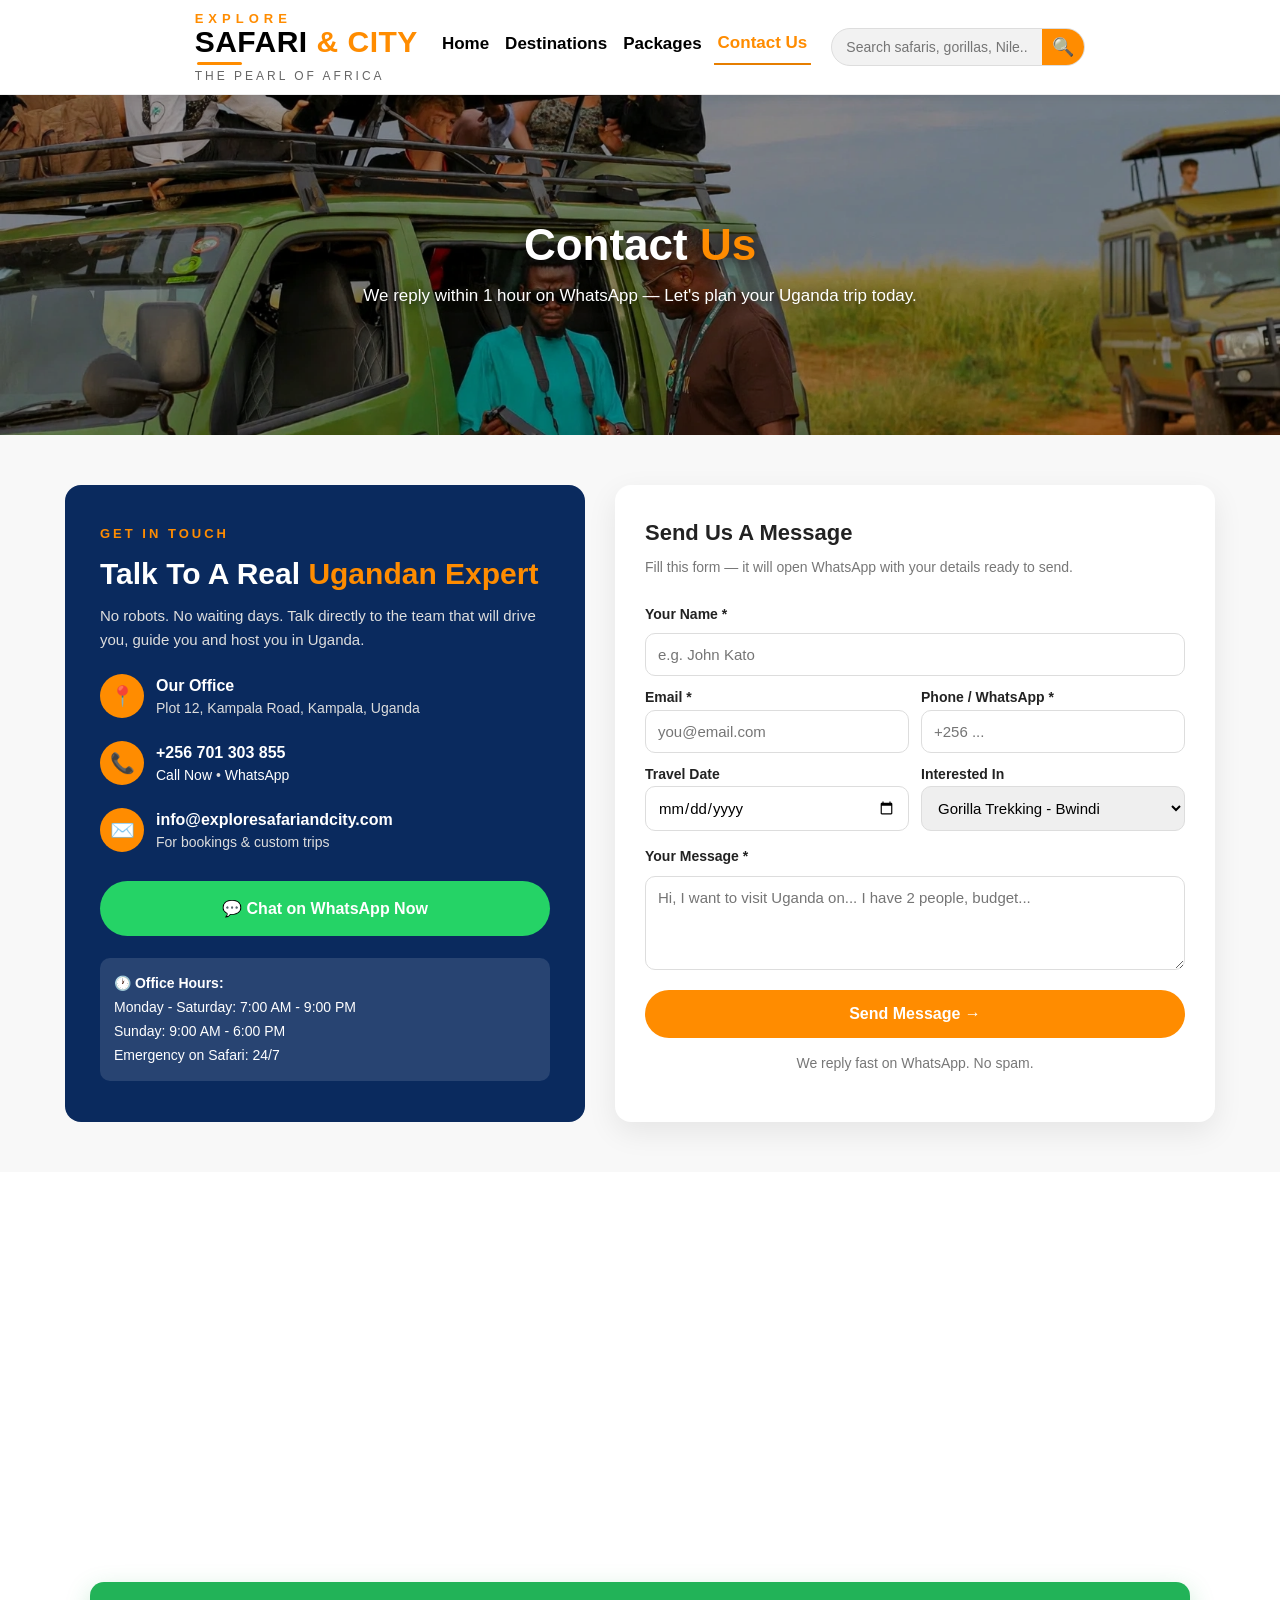
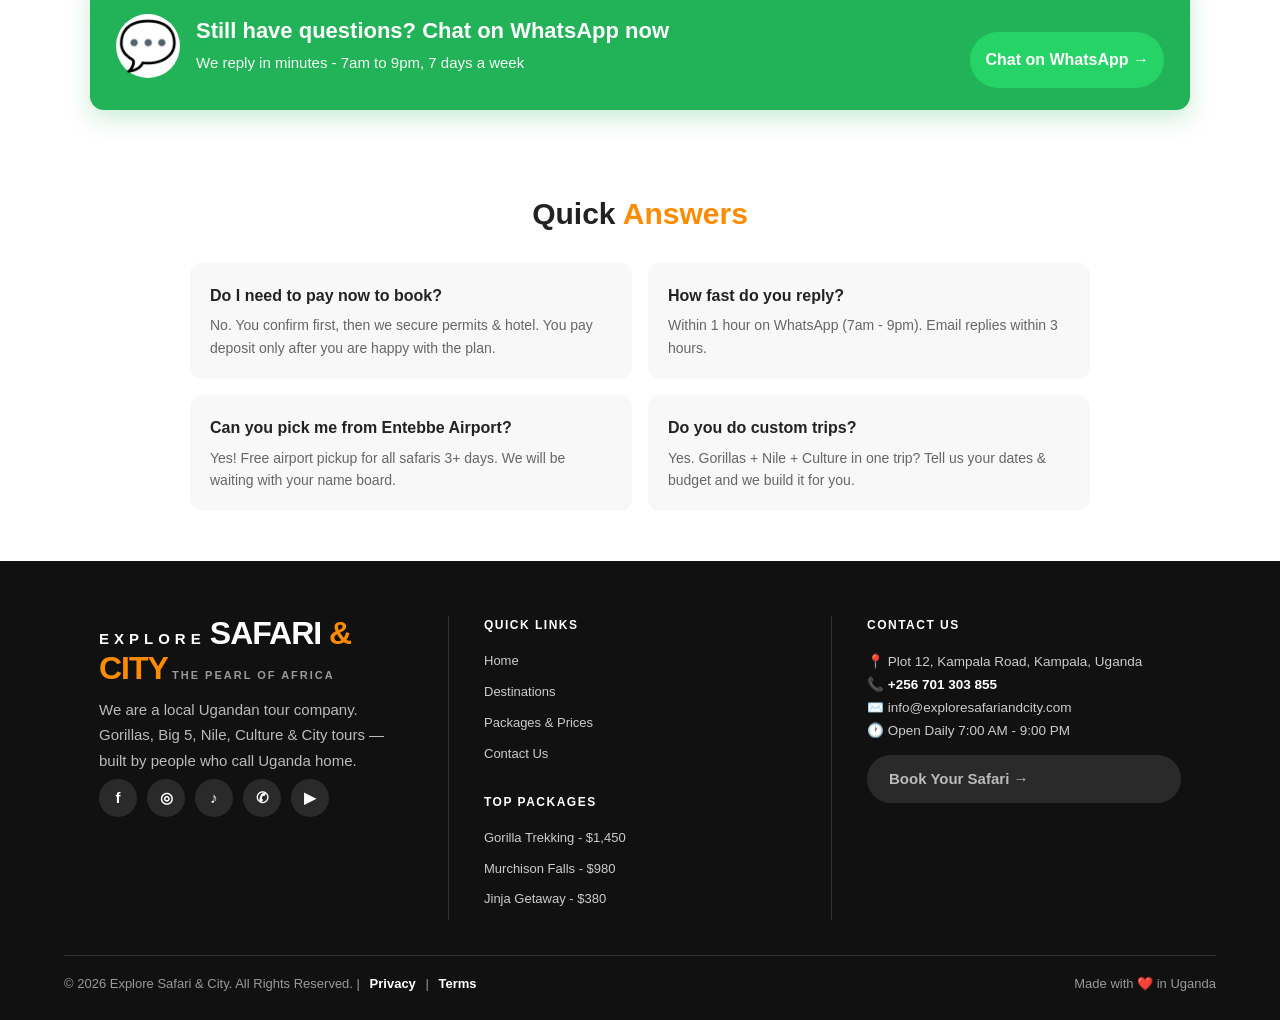
==== commit 63b10a9f: "Add files via upload" ====
--- a/contact.html
+++ b/contact.html
@@ -244,6 +244,19 @@
   <iframe src="https://www.google.com/maps?q=Kampala,Uganda&output=embed" loading="lazy"></iframe>
 </section>
 
+<!-- WhatsApp Banner -->
+<div class="whatsapp-banner">
+  <div class="whatsapp-left">
+    <div class="whatsapp-icon">💬</div>
+    <div>
+      <h3>Still have questions? Chat on WhatsApp now</h3>
+      <p>We reply in minutes - 7am to 9pm, 7 days a week</p>
+    </div>
+  </div>
+  <a class="whatsapp-btn" href="https://wa.me/256701303855?text=Hello!%20I%20have%20a%20question%20about%20a%20tour" target="_blank">Chat on WhatsApp →</a>
+</div>
+<!-- End WhatsApp Banner -->
+
 <!-- ===== FAQ ===== -->
 <section class="faq-section">
   <div class="faq-inner">
--- a/style.css
+++ b/style.css
@@ -404,4 +404,130 @@
 @media(max-width:700px){
   .hero .prev, .slider .prev{ left:10px !important; width:42px !important; height:42px !important; font-size:20px !important; }
   .hero .next, .slider .next{ right:10px !important; width:42px !important; height:42px !important; font-size:20px !important; }
+}
+/* ===== PHONE ONLY - Our Partners slider ===== */
+@media (max-width: 768px) {
+  .partners-wrap {
+    display: flex !important;
+    align-items: center !important;
+    gap: 8px !important;
+    width: 100% !important;
+  }
+
+  .partners-grid {
+    display: flex !important;
+    flex-wrap: nowrap !important;
+    overflow-x: auto !important;
+    scroll-snap-type: x mandatory !important;
+    align-items: center !important;
+    gap: 15px !important;
+    flex: 1 !important;
+    padding: 10px 5px !important;
+    scroll-behavior: smooth !important;
+    -webkit-overflow-scrolling: touch !important;
+    scrollbar-width: none !important;
+  }
+
+  .partners-grid::-webkit-scrollbar {
+    display: none !important;
+  }
+
+  .partners-grid img {
+    flex: 0 0 120px !important;
+    width: 120px !important;
+    height: 70px !important;
+    object-fit: contain !important;
+    scroll-snap-align: center !important;
+    background: #fff !important;
+    border-radius: 8px !important;
+    padding: 5px !important;
+  }
+
+  .partners-wrap .prev,
+  .partners-wrap .next {
+    flex: 0 0 36px !important;
+    width: 36px !important;
+    height: 36px !important;
+    min-width: 36px !important;
+    display: flex !important;
+    align-items: center !important;
+    justify-content: center !important;
+    border-radius: 50% !important;
+    cursor: pointer !important;
+  }
+}
+/* ===== WhatsApp Banner - PC + Phone ===== */
+.whatsapp-banner {
+  background: #22b358;
+  border-radius: 14px;
+  padding: 22px 26px;
+  display: flex;
+  align-items: center;
+  justify-content: space-between;
+  gap: 20px;
+  margin: 30px auto;
+  max-width: 1100px;
+  box-shadow: 0 8px 25px rgba(34,179,88,0.25);
+}
+.whatsapp-left {
+  display: flex;
+  align-items: center;
+  gap: 16px;
+}
+.whatsapp-icon {
+  font-size: 48px;
+  line-height: 1;
+  background: #fff;
+  width: 64px;
+  height: 64px;
+  min-width: 64px;
+  border-radius: 50%;
+  display: flex;
+  align-items: center;
+  justify-content: center;
+}
+.whatsapp-banner h3 {
+  color: #fff;
+  font-size: 22px;
+  margin: 0 0 5px 0;
+  line-height: 1.3;
+}
+.whatsapp-banner p {
+  color: #fff;
+  font-size: 15px;
+  margin: 0;
+  opacity: 0.95;
+}
+.whatsapp-btn {
+  background: #fff;
+  color: #1a9e4b;
+  font-weight: 700;
+  font-size: 15px;
+  padding: 12px 20px;
+  border-radius: 999px;
+  text-decoration: none;
+  white-space: nowrap;
+  flex-shrink: 0;
+}
+
+/* PHONE ONLY - stack nicely */
+@media (max-width: 768px) {
+  .whatsapp-banner {
+    flex-direction: column;
+    text-align: center;
+    padding: 22px 18px;
+    margin: 25px 15px;
+  }
+  .whatsapp-left {
+    flex-direction: column;
+    text-align: center;
+  }
+  .whatsapp-banner h3 {
+    font-size: 19px;
+  }
+  .whatsapp-btn {
+    width: 100%;
+    text-align: center;
+    box-sizing: border-box;
+  }
 }
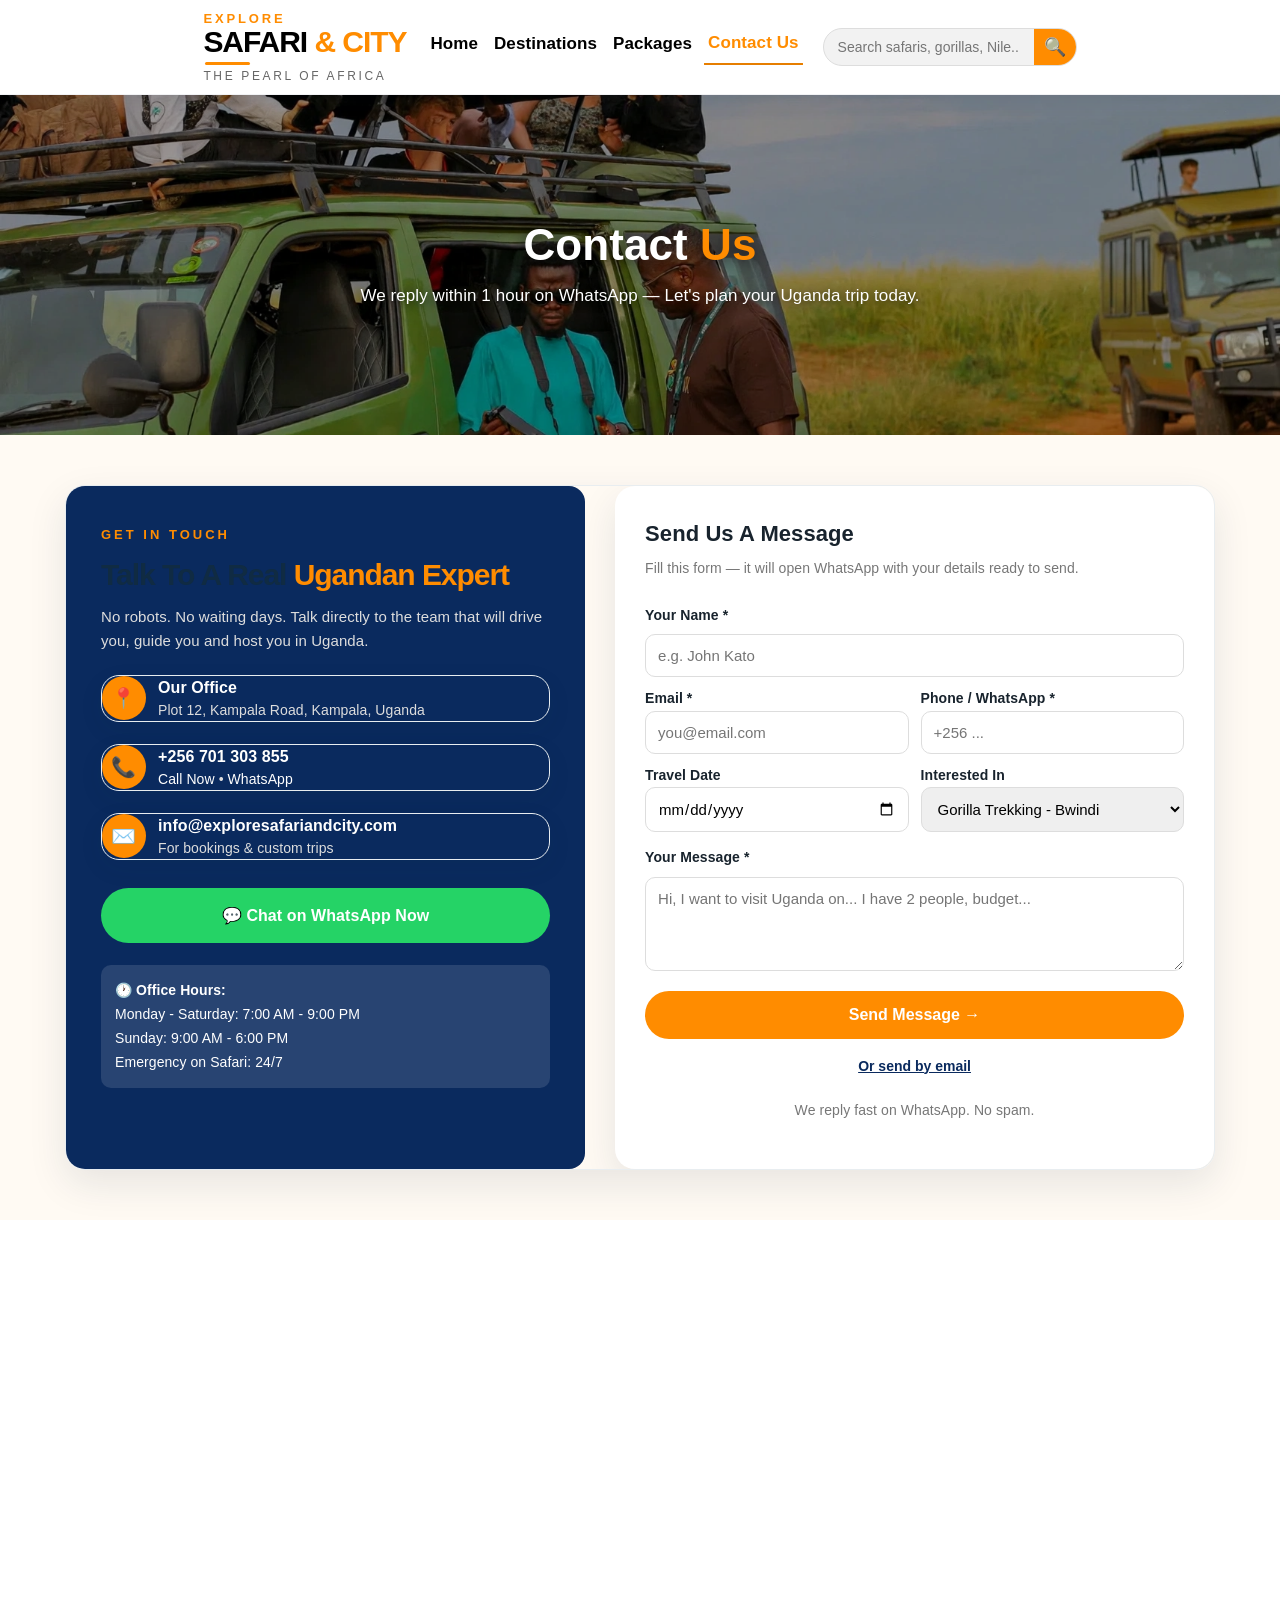
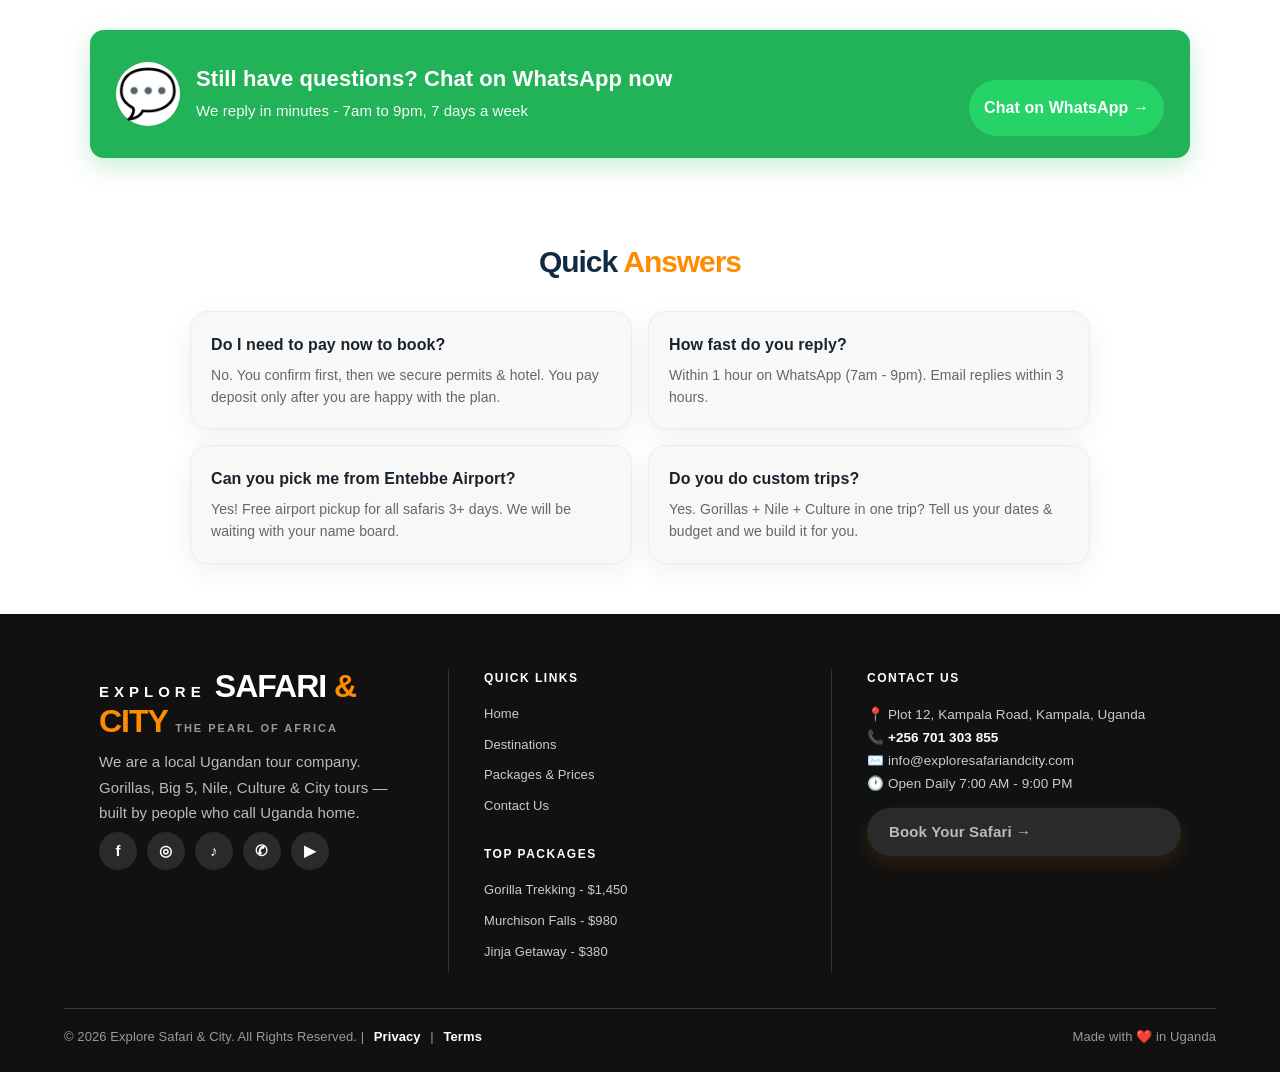
==== commit 96fd7013: "Add files via upload" ====
--- a/contact.html
+++ b/contact.html
@@ -1,341 +1,1058 @@
-<!DOCTYPE html>
-<html lang="en">
-<head>
-<meta charset="UTF-8">
-<meta name="viewport" content="width=device-width, initial-scale=1.0">
-<title>Contact Us - Explore Safari & City</title>
-<link rel="stylesheet" href="style.css">
-<style>
-  *{margin:0;padding:0;box-sizing:border-box}
-  html,body{width:100%;overflow-x:hidden}
-  body{font-family:Arial,sans-serif;background:#fff}
-
-  /* ===== HEADER - SAME AS PACKAGES ===== */
-  .site-header{width:100%;background:#fff;padding:12px 3%;border-bottom:1px solid #eee}
-  .header-inner{display:flex;align-items:center;justify-content:space-between;gap:20px;max-width:1300px;margin:0 auto}
-  .logo{color:#000;text-decoration:none;line-height:1;flex-shrink:0}
-  .logo-small{display:block;color:#ff8c00;font-size:13px;font-weight:800;letter-spacing:5px;margin-bottom:2px}
-  .logo-main{display:block;font-size:30px;font-weight:900;line-height:1}
-  .logo-main .black{color:#000}
-  .logo-main .orange{color:#ff8c00}
-  .logo-line{display:block;width:45px;height:3px;background:#ff8c00;margin:5px 0 5px 2px}
-  .logo-sub{display:block;color:#666;font-size:12px;letter-spacing:3px;font-weight:500}
-  .main-nav{display:flex;gap:8px;align-items:center}
-  .main-nav a{color:#000;font-size:17px;font-weight:700;text-decoration:none;white-space:nowrap;padding:0 4px 6px 4px}
-  .main-nav a.active{color:#ff8c00;border-bottom:2px solid #ff8c00}
-  .header-search{display:flex;align-items:center;flex-shrink:0}
-  .header-search form{display:flex;align-items:center;background:#f2f2f2;border:1px solid #ddd;border-radius:30px;overflow:hidden;height:38px}
-  .header-search input{border:none;outline:none;background:transparent;padding:0 14px;font-size:14px;width:210px}
-  .header-search button{border:none;background:#ff8c00;color:#fff;height:38px;width:42px;font-size:18px;cursor:pointer}
-
-  /* ===== HERO - CONTACT ===== */
-  .contact-hero{position:relative;width:100%;height:340px;overflow:hidden;background:#000;display:flex;align-items:center;justify-content:center;text-align:center}
-  .contact-hero img{position:absolute;inset:0;width:100%;height:100%;object-fit:cover;opacity:.6}
-  .contact-hero-text{position:relative;z-index:2;color:#fff;padding:0 20px}
-  .contact-hero-text h1{font-size:44px;line-height:1.1;text-shadow:0 2px 15px rgba(0,0,0,.7)}
-  .contact-hero-text p{font-size:17px;margin-top:12px;text-shadow:0 2px 10px rgba(0,0,0,.7)}
-  .contact-hero-text span{color:#ff8c00}
-
-  /* ===== CONTACT SECTION ===== */
-  .contact-section{padding:50px 3%;background:#f8f8f8}
-  .contact-box{max-width:1150px;margin:0 auto;display:flex;gap:30px;align-items:stretch}
-  .contact-left{flex:1;background:#0a2a5e;color:#fff;padding:35px;border-radius:16px}
-  .contact-left h2{font-size:30px;line-height:1.2;margin:10px 0 12px}
-  .contact-left h2 span{color:#ff8c00}
-  .contact-left p{color:#ddd;font-size:15px;line-height:1.6}
-  .contact-item{display:flex;gap:12px;align-items:flex-start;margin-top:22px}
-  .contact-icon{width:44px;height:44px;min-width:44px;background:#ff8c00;border-radius:50%;display:flex;align-items:center;justify-content:center;font-size:20px}
-  .contact-item b{display:block;font-size:16px}
-  .contact-item span{color:#ddd;font-size:14px}
-  .contact-item a{color:#fff;text-decoration:none}
-  .whatsapp-btn{display:flex;align-items:center;justify-content:center;gap:10px;background:#25D366;color:#fff;text-decoration:none;padding:15px;border-radius:30px;font-weight:800;margin-top:28px;font-size:16px}
-  .whatsapp-btn:hover{background:#1da851}
-  .contact-hours{margin-top:22px;background:rgba(255,255,255,.12);padding:14px;border-radius:10px;font-size:14px;line-height:1.7}
-
-  .contact-form-wrap{flex:1.2;background:#fff;padding:30px;border-radius:16px;box-shadow:0 10px 30px rgba(0,0,0,.08)}
-  .contact-form-wrap h3{font-size:22px;margin-bottom:6px}
-  .contact-form-wrap p{color:#777;font-size:14px;margin-bottom:18px}
-  .contact-form{display:flex;flex-direction:column;gap:8px}
-  .contact-form label{font-weight:700;font-size:14px;margin-top:6px}
-  .contact-form input,.contact-form select,.contact-form textarea{width:100%;padding:12px;border:1px solid #ddd;border-radius:10px;font-size:15px;font-family:Arial;outline:none}
-  .contact-form input:focus,.contact-form select:focus,.contact-form textarea:focus{border-color:#ff8c00}
-  .form-row{display:flex;gap:12px}
-  .form-row div{flex:1}
-  .send-btn{background:#ff8c00;color:#fff;border:none;padding:15px;border-radius:30px;font-weight:800;font-size:16px;cursor:pointer;margin-top:12px}
-  .send-btn:hover{background:#e67e00}
-  .form-small{text-align:center;color:#888;font-size:13px;margin-top:6px}
-
-  /* ===== MAP ===== */
-  .map-section{padding:0;background:#fff;line-height:0}
-  .map-section iframe{width:100%;height:380px;border:0;display:block}
-
-  /* ===== FAQ QUICK ===== */
-  .faq-section{padding:50px 3%;background:#fff;text-align:center}
-  .faq-inner{max-width:900px;margin:0 auto}
-  .faq-section h2{font-size:30px;margin-bottom:25px}
-  .faq-section h2 span{color:#ff8c00}
-  .faq-grid{display:grid;grid-template-columns:1fr 1fr;gap:16px;text-align:left}
-  .faq-card{background:#f8f8f8;padding:20px;border-radius:12px}
-  .faq-card b{display:block;margin-bottom:6px}
-  .faq-card p{color:#666;font-size:14px;line-height:1.6}
-
-  /* ===== FOOTER ===== */
-  .site-footer{background:#111;color:#fff;padding:55px 5% 25px 5%}
-  .footer-grid{display:grid;grid-template-columns:1fr 1fr 1fr;gap:0;max-width:1200px;margin:0 auto}
-  .footer-col{padding:0 35px}
-  .footer-middle{border-left:1px solid #333;border-right:1px solid #333}
-  .footer-logo{display:flex;flex-direction:column;line-height:1;text-decoration:none;color:#fff;margin-bottom:20px}
-  .explore-small{font-size:15px;font-weight:800;letter-spacing:5px}
-  .safari-big{font-size:32px;font-weight:900}
-  .safari-big span{color:#ff8c00}
-  .pearl-small{font-size:11px;font-weight:700;letter-spacing:2px;color:#999;margin-top:4px}
-  .footer-about{color:#ccc;font-size:13.5px;line-height:1.7;margin-bottom:20px}
-  .footer-social{display:flex;gap:10px}
-  .footer-social a{width:38px;height:38px;background:#2a2a2a;color:#fff;border-radius:50%;display:flex;align-items:center;justify-content:center;text-decoration:none;font-weight:800}
-  .footer-social a:hover{background:#ff8c00}
-  .site-footer h4{font-size:12px;font-weight:800;letter-spacing:1.5px;margin-bottom:16px}
-  .footer-h4-space{margin-top:28px}
-  .site-footer ul{list-style:none}
-  .site-footer ul li{margin-bottom:9px}
-  .site-footer ul li a{color:#ccc;font-size:13px;text-decoration:none}
-  .site-footer ul li a:hover{color:#ff8c00}
-  .btn-book-now{display:inline-block;margin-top:10px;background:#2a2a2a;color:#fff;font-size:13px;font-weight:600;padding:12px 22px;border-radius:25px;text-decoration:none}
-  .btn-book-now:hover{background:#ff8c00}
-  .footer-bottom{border-top:1px solid #333;margin-top:35px;padding-top:18px;display:flex;justify-content:space-between;flex-wrap:wrap;gap:10px;color:#999;font-size:13px;max-width:1200px;margin-left:auto;margin-right:auto}
-  .footer-bottom a{color:#fff;text-decoration:none;margin:0 6px;font-weight:700}
-
-  @media(max-width:900px){
-    .header-inner{flex-wrap:wrap;justify-content:center;text-align:center}
-    .main-nav{flex-wrap:wrap;justify-content:center}
-    .contact-hero{height:260px}
-    .contact-hero-text h1{font-size:30px}
-    .contact-box{flex-direction:column}
-    .form-row{flex-direction:column}
-    .faq-grid{grid-template-columns:1fr}
-    .footer-grid{grid-template-columns:1fr;gap:40px}
-    .footer-col{padding:0}
-    .footer-middle{border:none}
-  }
-</style>
-</head>
-<body>
-
-<!-- ===== HEADER ===== -->
-<header class="site-header">
-  <div class="header-inner">
-    <a href="index.html" class="logo">
-      <span class="logo-small">EXPLORE</span>
-      <span class="logo-main"><span class="black">SAFARI</span> <span class="orange">&amp; CITY</span></span>
-      <span class="logo-line"></span>
-      <span class="logo-sub">THE PEARL OF AFRICA</span>
-    </a>
-    <nav class="main-nav">
-      <a href="index.html">Home</a>
-      <a href="destinations.html">Destinations</a>
-      <a href="packages.html">Packages</a>
-      <a href="contact.html" class="active">Contact Us</a>
-    </nav>
-    <div class="header-search">
-      <form action="#" onsubmit="return false;">
-        <input type="text" placeholder="Search safaris, gorillas, Nile..">
-        <button type="submit">🔍</button>
-      </form>
-    </div>
-  </div>
-</header>
-
-<!-- ===== HERO ===== -->
-<section class="contact-hero">
-  <img src="images/van.jpg" alt="Contact Explore Safari & City">
-  <div class="contact-hero-text">
-    <h1>Contact <span>Us</span></h1>
-    <p>We reply within 1 hour on WhatsApp — Let's plan your Uganda trip today.</p>
-  </div>
-</section>
-
-<!-- ===== CONTACT BOX ===== -->
-<section class="contact-section">
-  <div class="contact-box">
-
-    <!-- LEFT: INFO -->
-    <div class="contact-left">
-      <span style="color:#ff8c00;font-weight:800;letter-spacing:3px;font-size:13px">GET IN TOUCH</span>
-      <h2>Talk To A Real <span>Ugandan Expert</span></h2>
-      <p>No robots. No waiting days. Talk directly to the team that will drive you, guide you and host you in Uganda.</p>
-
-      <div class="contact-item">
-        <div class="contact-icon">📍</div>
-        <div><b>Our Office</b><span>Plot 12, Kampala Road, Kampala, Uganda</span></div>
-      </div>
-      <div class="contact-item">
-        <div class="contact-icon">📞</div>
-        <div><b>+256 701 303 855</b><span><a href="tel:+256701303855">Call Now</a> • <a href="https://wa.me/256701303855">WhatsApp</a></span></div>
-      </div>
-      <div class="contact-item">
-        <div class="contact-icon">✉️</div>
-        <div><b>info@exploresafariandcity.com</b><span>For bookings & custom trips</span></div>
-      </div>
-
-      <a class="whatsapp-btn" href="https://wa.me/256701303855?text=Hello%20Explore%20Safari%20%26%20City!%20I%20want%20to%20plan%20a%20trip%20to%20Uganda." target="_blank">💬 Chat on WhatsApp Now</a>
-
-      <div class="contact-hours">
-        <b>🕐 Office Hours:</b><br>
-        Monday - Saturday: 7:00 AM - 9:00 PM<br>
-        Sunday: 9:00 AM - 6:00 PM<br>
-        Emergency on Safari: 24/7
-      </div>
-    </div>
-
-    <!-- RIGHT: FORM -->
-    <div class="contact-form-wrap">
-      <h3>Send Us A Message</h3>
-      <p>Fill this form — it will open WhatsApp with your details ready to send.</p>
-
-      <form class="contact-form" id="contactForm">
-        <label>Your Name *</label>
-        <input type="text" id="cName" placeholder="e.g. John Kato" required>
-
-        <div class="form-row">
-          <div>
-            <label>Email *</label>
-            <input type="email" id="cEmail" placeholder="you@email.com" required>
-          </div>
-          <div>
-            <label>Phone / WhatsApp *</label>
-            <input type="tel" id="cPhone" placeholder="+256 ..." required>
-          </div>
-        </div>
-
-        <div class="form-row">
-          <div>
-            <label>Travel Date</label>
-            <input type="date" id="cDate">
-          </div>
-          <div>
-            <label>Interested In</label>
-            <select id="cPackage">
-              <option>Gorilla Trekking - Bwindi</option>
-              <option>Murchison Falls Safari</option>
-              <option>Queen Elizabeth Wildlife</option>
-              <option>Jinja Weekend Getaway</option>
-              <option>Cultural Tour - Fort Portal</option>
-              <option>Rwenzori Hiking</option>
-              <option>Wellness Retreat - Ssese</option>
-              <option>Camping - Kidepo Valley</option>
-              <option>Design My Own Tour</option>
-              <option>Just Asking A Question</option>
-            </select>
-          </div>
-        </div>
-
-        <label>Your Message *</label>
-        <textarea id="cMessage" rows="4" placeholder="Hi, I want to visit Uganda on... I have 2 people, budget..." required></textarea>
-
-        <button type="submit" class="send-btn">Send Message →</button>
-        <p class="form-small">We reply fast on WhatsApp. No spam.</p>
-      </form>
-    </div>
-
-  </div>
-</section>
-
-<!-- ===== MAP ===== -->
-<section class="map-section">
-  <iframe src="https://www.google.com/maps?q=Kampala,Uganda&output=embed" loading="lazy"></iframe>
-</section>
-
-<!-- WhatsApp Banner -->
-<div class="whatsapp-banner">
-  <div class="whatsapp-left">
-    <div class="whatsapp-icon">💬</div>
-    <div>
-      <h3>Still have questions? Chat on WhatsApp now</h3>
-      <p>We reply in minutes - 7am to 9pm, 7 days a week</p>
-    </div>
-  </div>
-  <a class="whatsapp-btn" href="https://wa.me/256701303855?text=Hello!%20I%20have%20a%20question%20about%20a%20tour" target="_blank">Chat on WhatsApp →</a>
-</div>
-<!-- End WhatsApp Banner -->
-
-<!-- ===== FAQ ===== -->
-<section class="faq-section">
-  <div class="faq-inner">
-    <h2>Quick <span>Answers</span></h2>
-    <div class="faq-grid">
-      <div class="faq-card"><b>Do I need to pay now to book?</b><p>No. You confirm first, then we secure permits & hotel. You pay deposit only after you are happy with the plan.</p></div>
-      <div class="faq-card"><b>How fast do you reply?</b><p>Within 1 hour on WhatsApp (7am - 9pm). Email replies within 3 hours.</p></div>
-      <div class="faq-card"><b>Can you pick me from Entebbe Airport?</b><p>Yes! Free airport pickup for all safaris 3+ days. We will be waiting with your name board.</p></div>
-      <div class="faq-card"><b>Do you do custom trips?</b><p>Yes. Gorillas + Nile + Culture in one trip? Tell us your dates & budget and we build it for you.</p></div>
-    </div>
-  </div>
-</section>
-
-<!-- ===== FOOTER ===== -->
-<footer class="site-footer">
-  <div class="footer-grid">
-    <div class="footer-col">
-      <a href="index.html" class="footer-logo">
-        <span class="explore-small">EXPLORE</span>
-        <span class="safari-big">SAFARI <span>&amp; CITY</span></span>
-        <span class="pearl-small">THE PEARL OF AFRICA</span>
-      </a>
-      <p class="footer-about">We are a local Ugandan tour company. Gorillas, Big 5, Nile, Culture & City tours — built by people who call Uganda home.</p>
-      <div class="footer-social">
-        <a href="https://facebook.com" target="_blank">f</a>
-        <a href="https://instagram.com" target="_blank">◎</a>
-        <a href="https://tiktok.com" target="_blank">♪</a>
-        <a href="https://wa.me/256701303855" target="_blank">✆</a>
-        <a href="https://youtube.com" target="_blank">▶</a>
-      </div>
-    </div>
-    <div class="footer-col footer-middle">
-      <h4>QUICK LINKS</h4>
-      <ul>
-        <li><a href="index.html">Home</a></li>
-        <li><a href="destinations.html">Destinations</a></li>
-        <li><a href="packages.html">Packages & Prices</a></li>
-        <li><a href="contact.html">Contact Us</a></li>
-      </ul>
-      <h4 class="footer-h4-space">TOP PACKAGES</h4>
-      <ul>
-        <li><a href="packages.html">Gorilla Trekking - $1,450</a></li>
-        <li><a href="packages.html">Murchison Falls - $980</a></li>
-        <li><a href="packages.html">Jinja Getaway - $380</a></li>
-      </ul>
-    </div>
-    <div class="footer-col">
-      <h4>CONTACT US</h4>
-      <p style="color:#ccc;font-size:13.5px;line-height:1.7;margin-bottom:12px">📍 Plot 12, Kampala Road, Kampala, Uganda<br>📞 <b style="color:#fff">+256 701 303 855</b><br>✉️ info@exploresafariandcity.com<br>🕐 Open Daily 7:00 AM - 9:00 PM</p>
-      <a href="packages.html" class="btn-book-now">Book Your Safari →</a>
-    </div>
-  </div>
-  <div class="footer-bottom">
-    <p>© 2026 Explore Safari & City. All Rights Reserved. | <a href="#">Privacy</a> | <a href="#">Terms</a></p>
-    <p>Made with ❤️ in Uganda</p>
-  </div>
-</footer>
-
-<script>
-  // CONTACT FORM -> WHATSAPP
-  document.getElementById('contactForm').addEventListener('submit', function(e) {
-    e.preventDefault();
-    const name = document.getElementById('cName').value;
-    const email = document.getElementById('cEmail').value;
-    const phone = document.getElementById('cPhone').value;
-    const date = document.getElementById('cDate').value;
-    const pkg = document.getElementById('cPackage').value;
-    const msg = document.getElementById('cMessage').value;
-
-    const text = "Hello Explore Safari & City!%0A%0AName: " + encodeURIComponent(name) +
-      "%0AEmail: " + encodeURIComponent(email) +
-      "%0APhone: " + encodeURIComponent(phone) +
-      "%0ADate: " + encodeURIComponent(date) +
-      "%0AInterested In: " + encodeURIComponent(pkg) +
-      "%0AMessage: " + encodeURIComponent(msg);
-
-    window.open("https://wa.me/256701303855?text=" + text, "_blank");
-  });
-</script>
-
-</body>
-</html>+<!DOCTYPE html>
+<!DOCTYPE html>
+<!DOCTYPE html>
+<html lang="en">
+ <head>
+  <meta charset="utf-8"/>
+  <meta content="width=device-width, initial-scale=1.0" name="viewport"/>
+  <title>
+   Contact Us - Explore Safari &amp; City
+  </title>
+  <link href="style.css" rel="stylesheet"/>
+  <style>
+   *
+{
+    margin:0;
+    padding:0;
+    box-sizing:border-box
+}
+html,body
+{
+    width:100%;
+    overflow-x:hidden
+}
+body
+{
+    font-family:Arial,sans-serif;
+    background:#fff
+}
+/* ===== HEADER - SAME AS PACKAGES ===== */
+.site-header
+{
+    width:100%;
+    background:#fff;
+    padding:12px 3%;
+    border-bottom:1px solid #eee
+}
+.header-inner
+{
+    display:flex;
+    align-items:center;
+    justify-content:space-between;
+    gap:20px;
+    max-width:1300px;
+    margin:0 auto
+}
+.logo
+{
+    color:#000;
+    text-decoration:none;
+    line-height:1;
+    flex-shrink:0
+}
+.logo-small
+{
+    display:block;
+    color:#ff8c00;
+    font-size:13px;
+    font-weight:800;
+    letter-spacing:5px;
+    margin-bottom:2px
+}
+.logo-main
+{
+    display:block;
+    font-size:30px;
+    font-weight:900;
+    line-height:1
+}
+.logo-main .black
+{
+    color:#000
+}
+.logo-main .orange
+{
+    color:#ff8c00
+}
+.logo-line
+{
+    display:block;
+    width:45px;
+    height:3px;
+    background:#ff8c00;
+    margin:5px 0 5px 2px
+}
+.logo-sub
+{
+    display:block;
+    color:#666;
+    font-size:12px;
+    letter-spacing:3px;
+    font-weight:500
+}
+.main-nav
+{
+    display:flex;
+    gap:8px;
+    align-items:center
+}
+.main-nav a
+{
+    color:#000;
+    font-size:17px;
+    font-weight:700;
+    text-decoration:none;
+    white-space:nowrap;
+    padding:0 4px 6px 4px
+}
+.main-nav a.active
+{
+    color:#ff8c00;
+    border-bottom:2px solid #ff8c00
+}
+.header-search
+{
+    display:flex;
+    align-items:center;
+    flex-shrink:0
+}
+.header-search form
+{
+    display:flex;
+    align-items:center;
+    background:#f2f2f2;
+    border:1px solid #ddd;
+    border-radius:30px;
+    overflow:hidden;
+    height:38px
+}
+.header-search input
+{
+    border:none;
+    outline:none;
+    background:transparent;
+    padding:0 14px;
+    font-size:14px;
+    width:210px
+}
+.header-search button
+{
+    border:none;
+    background:#ff8c00;
+    color:#fff;
+    height:38px;
+    width:42px;
+    font-size:18px;
+    cursor:pointer
+}
+/* ===== HERO - CONTACT ===== */
+.contact-hero
+{
+    position:relative;
+    width:100%;
+    height:340px;
+    overflow:hidden;
+    background:#000;
+    display:flex;
+    align-items:center;
+    justify-content:center;
+    text-align:center
+}
+.contact-hero img
+{
+    position:absolute;
+    inset:0;
+    width:100%;
+    height:100%;
+    object-fit:cover;
+    opacity:.6
+}
+.contact-hero-text
+{
+    position:relative;
+    z-index:2;
+    color:#fff;
+    padding:0 20px
+}
+.contact-hero-text h1
+{
+    font-size:44px;
+    line-height:1.1;
+    text-shadow:0 2px 15px rgba(0,0,0,.7)
+}
+.contact-hero-text p
+{
+    font-size:17px;
+    margin-top:12px;
+    text-shadow:0 2px 10px rgba(0,0,0,.7)
+}
+.contact-hero-text span
+{
+    color:#ff8c00
+}
+/* ===== CONTACT SECTION ===== */
+.contact-section
+{
+    padding:50px 3%;
+    background:#f8f8f8
+}
+.contact-box
+{
+    max-width:1150px;
+    margin:0 auto;
+    display:flex;
+    gap:30px;
+    align-items:stretch
+}
+.contact-left
+{
+    flex:1;
+    background:#0a2a5e;
+    color:#fff;
+    padding:35px;
+    border-radius:16px
+}
+.contact-left h2
+{
+    font-size:30px;
+    line-height:1.2;
+    margin:10px 0 12px
+}
+.contact-left h2 span
+{
+    color:#ff8c00
+}
+.contact-left p
+{
+    color:#ddd;
+    font-size:15px;
+    line-height:1.6
+}
+.contact-item
+{
+    display:flex;
+    gap:12px;
+    align-items:flex-start;
+    margin-top:22px
+}
+.contact-icon
+{
+    width:44px;
+    height:44px;
+    min-width:44px;
+    background:#ff8c00;
+    border-radius:50%;
+    display:flex;
+    align-items:center;
+    justify-content:center;
+    font-size:20px
+}
+.contact-item b
+{
+    display:block;
+    font-size:16px
+}
+.contact-item span
+{
+    color:#ddd;
+    font-size:14px
+}
+.contact-item a
+{
+    color:#fff;
+    text-decoration:none
+}
+.whatsapp-btn
+{
+    display:flex;
+    align-items:center;
+    justify-content:center;
+    gap:10px;
+    background:#25D366;
+    color:#fff;
+    text-decoration:none;
+    padding:15px;
+    border-radius:30px;
+    font-weight:800;
+    margin-top:28px;
+    font-size:16px
+}
+.whatsapp-btn:hover
+{
+    background:#1da851
+}
+.contact-hours
+{
+    margin-top:22px;
+    background:rgba(255,255,255,.12);
+    padding:14px;
+    border-radius:10px;
+    font-size:14px;
+    line-height:1.7
+}
+.contact-form-wrap
+{
+    flex:1.2;
+    background:#fff;
+    padding:30px;
+    border-radius:16px;
+    box-shadow:0 10px 30px rgba(0,0,0,.08)
+}
+.contact-form-wrap h3
+{
+    font-size:22px;
+    margin-bottom:6px
+}
+.contact-form-wrap p
+{
+    color:#777;
+    font-size:14px;
+    margin-bottom:18px
+}
+.contact-form
+{
+    display:flex;
+    flex-direction:column;
+    gap:8px
+}
+.contact-form label
+{
+    font-weight:700;
+    font-size:14px;
+    margin-top:6px
+}
+.contact-form input,.contact-form select,.contact-form textarea
+{
+    width:100%;
+    padding:12px;
+    border:1px solid #ddd;
+    border-radius:10px;
+    font-size:15px;
+    font-family:Arial;
+    outline:none
+}
+.contact-form input:focus,.contact-form select:focus,.contact-form textarea:focus
+{
+    border-color:#ff8c00
+}
+.form-row
+{
+    display:flex;
+    gap:12px
+}
+.form-row div
+{
+    flex:1
+}
+.send-btn
+{
+    background:#ff8c00;
+    color:#fff;
+    border:none;
+    padding:15px;
+    border-radius:30px;
+    font-weight:800;
+    font-size:16px;
+    cursor:pointer;
+    margin-top:12px
+}
+.send-btn:hover
+{
+    background:#e67e00
+}
+.form-small
+{
+    text-align:center;
+    color:#888;
+    font-size:13px;
+    margin-top:6px
+}
+/* ===== MAP ===== */
+.map-section
+{
+    padding:0;
+    background:#fff;
+    line-height:0
+}
+.map-section iframe
+{
+    width:100%;
+    height:380px;
+    border:0;
+    display:block
+}
+/* ===== FAQ QUICK ===== */
+.faq-section
+{
+    padding:50px 3%;
+    background:#fff;
+    text-align:center
+}
+.faq-inner
+{
+    max-width:900px;
+    margin:0 auto
+}
+.faq-section h2
+{
+    font-size:30px;
+    margin-bottom:25px
+}
+.faq-section h2 span
+{
+    color:#ff8c00
+}
+.faq-grid
+{
+    display:grid;
+    grid-template-columns:1fr 1fr;
+    gap:16px;
+    text-align:left
+}
+.faq-card
+{
+    background:#f8f8f8;
+    padding:20px;
+    border-radius:12px
+}
+.faq-card b
+{
+    display:block;
+    margin-bottom:6px
+}
+.faq-card p
+{
+    color:#666;
+    font-size:14px;
+    line-height:1.6
+}
+/* ===== FOOTER ===== */
+.site-footer
+{
+    background:#111;
+    color:#fff;
+    padding:55px 5% 25px 5%
+}
+.footer-grid
+{
+    display:grid;
+    grid-template-columns:1fr 1fr 1fr;
+    gap:0;
+    max-width:1200px;
+    margin:0 auto
+}
+.footer-col
+{
+    padding:0 35px
+}
+.footer-middle
+{
+    border-left:1px solid #333;
+    border-right:1px solid #333
+}
+.footer-logo
+{
+    display:flex;
+    flex-direction:column;
+    line-height:1;
+    text-decoration:none;
+    color:#fff;
+    margin-bottom:20px
+}
+.explore-small
+{
+    font-size:15px;
+    font-weight:800;
+    letter-spacing:5px
+}
+.safari-big
+{
+    font-size:32px;
+    font-weight:900
+}
+.safari-big span
+{
+    color:#ff8c00
+}
+.pearl-small
+{
+    font-size:11px;
+    font-weight:700;
+    letter-spacing:2px;
+    color:#999;
+    margin-top:4px
+}
+.footer-about
+{
+    color:#ccc;
+    font-size:13.5px;
+    line-height:1.7;
+    margin-bottom:20px
+}
+.footer-social
+{
+    display:flex;
+    gap:10px
+}
+.footer-social a
+{
+    width:38px;
+    height:38px;
+    background:#2a2a2a;
+    color:#fff;
+    border-radius:50%;
+    display:flex;
+    align-items:center;
+    justify-content:center;
+    text-decoration:none;
+    font-weight:800
+}
+.footer-social a:hover
+{
+    background:#ff8c00
+}
+.site-footer h4
+{
+    font-size:12px;
+    font-weight:800;
+    letter-spacing:1.5px;
+    margin-bottom:16px
+}
+.footer-h4-space
+{
+    margin-top:28px
+}
+.site-footer ul
+{
+    list-style:none
+}
+.site-footer ul li
+{
+    margin-bottom:9px
+}
+.site-footer ul li a
+{
+    color:#ccc;
+    font-size:13px;
+    text-decoration:none
+}
+.site-footer ul li a:hover
+{
+    color:#ff8c00
+}
+.btn-book-now
+{
+    display:inline-block;
+    margin-top:10px;
+    background:#2a2a2a;
+    color:#fff;
+    font-size:13px;
+    font-weight:600;
+    padding:12px 22px;
+    border-radius:25px;
+    text-decoration:none
+}
+.btn-book-now:hover
+{
+    background:#ff8c00
+}
+.footer-bottom
+{
+    border-top:1px solid #333;
+    margin-top:35px;
+    padding-top:18px;
+    display:flex;
+    justify-content:space-between;
+    flex-wrap:wrap;
+    gap:10px;
+    color:#999;
+    font-size:13px;
+    max-width:1200px;
+    margin-left:auto;
+    margin-right:auto
+}
+.footer-bottom a
+{
+    color:#fff;
+    text-decoration:none;
+    margin:0 6px;
+    font-weight:700
+}
+@media(max-width:900px)
+{
+    .header-inner
+    {
+        flex-wrap:wrap;
+        justify-content:center;
+        text-align:center
+    }
+    .main-nav
+    {
+        flex-wrap:wrap;
+        justify-content:center
+    }
+    .contact-hero
+    {
+        height:260px
+    }
+    .contact-hero-text h1
+    {
+        font-size:30px
+    }
+    .contact-box
+    {
+        flex-direction:column
+    }
+    .form-row
+    {
+        flex-direction:column
+    }
+    .faq-grid
+    {
+        grid-template-columns:1fr
+    }
+    .footer-grid
+    {
+        grid-template-columns:1fr;
+        gap:40px
+    }
+    .footer-col
+    {
+        padding:0
+    }
+    .footer-middle
+    {
+        border:none
+    }
+}
+  </style>
+  <link href="premium.css" rel="stylesheet"/>
+
+ </head>
+ <body>
+  <!-- ===== HEADER ===== -->
+  <header class="site-header">
+   <div class="header-inner">
+    <a class="logo" href="index.html">
+     <span class="logo-small">
+      EXPLORE
+     </span>
+     <span class="logo-main">
+      <span class="black">
+       SAFARI
+      </span>
+      <span class="orange">
+       &amp; CITY
+      </span>
+     </span>
+     <span class="logo-line">
+     </span>
+     <span class="logo-sub">
+      THE PEARL OF AFRICA
+     </span>
+    </a>
+    <nav class="main-nav">
+     <a href="index.html">
+      Home
+     </a>
+     <a href="destinations.html">
+      Destinations
+     </a>
+     <a href="packages.html">
+      Packages
+     </a>
+     <a class="active" href="contact.html">
+      Contact Us
+     </a>
+    </nav>
+    <div class="header-search">
+     <form action="packages.html" method="get">
+      <input aria-label="Search tour packages" name="search" placeholder="Search safaris, gorillas, Nile.." type="text"/>
+      <button type="submit">
+       🔍
+      </button>
+     </form>
+    </div>
+    <button aria-expanded="false" aria-label="Toggle navigation" class="menu-icon" type="button">
+     ☰
+    </button>
+   </div>
+  </header>
+  <!-- ===== HERO ===== -->
+  <section class="contact-hero">
+   <img alt="Contact Explore Safari &amp; City" src="images/van.jpg"/>
+   <div class="contact-hero-text">
+    <h1>
+     Contact
+     <span>
+      Us
+     </span>
+    </h1>
+    <p>
+     We reply within 1 hour on WhatsApp &mdash; Let's plan your Uganda trip today.
+    </p>
+   </div>
+  </section>
+  <!-- ===== CONTACT BOX ===== -->
+  <section class="contact-section">
+   <div class="contact-box">
+    <!-- LEFT: INFO -->
+    <div class="contact-left">
+     <span style="color:#ff8c00;font-weight:800;letter-spacing:3px;font-size:13px">
+      GET IN TOUCH
+     </span>
+     <h2>
+      Talk To A Real
+      <span>
+       Ugandan Expert
+      </span>
+     </h2>
+     <p>
+      No robots. No waiting days. Talk directly to the team that will drive you, guide you and host you in Uganda.
+     </p>
+     <div class="contact-item">
+      <div class="contact-icon">
+       📍
+      </div>
+      <div>
+       <b>
+        Our Office
+       </b>
+       <span>
+        Plot 12, Kampala Road, Kampala, Uganda
+       </span>
+      </div>
+     </div>
+     <div class="contact-item">
+      <div class="contact-icon">
+       📞
+      </div>
+      <div>
+       <b>
+        +256 701 303 855
+       </b>
+       <span>
+        <a href="tel:+256701303855">
+         Call Now
+        </a>
+        &bull;
+        <a href="https://wa.me/256701303855">
+         WhatsApp
+        </a>
+       </span>
+      </div>
+     </div>
+     <div class="contact-item">
+      <div class="contact-icon">
+       ✉️
+      </div>
+      <div>
+       <b>
+        info@exploresafariandcity.com
+       </b>
+       <span>
+        For bookings &amp; custom trips
+       </span>
+      </div>
+     </div>
+     <a class="whatsapp-btn" href="https://wa.me/256701303855?text=Hello%20Explore%20Safari%20%26%20City!%20I%20want%20to%20plan%20a%20trip%20to%20Uganda." target="_blank">
+      💬 Chat on WhatsApp Now
+     </a>
+     <div class="contact-hours">
+      <b>
+       🕐 Office Hours:
+      </b>
+      <br/>
+      Monday - Saturday: 7:00 AM - 9:00 PM
+      <br/>
+      Sunday: 9:00 AM - 6:00 PM
+      <br/>
+      Emergency on Safari: 24/7
+     </div>
+    </div>
+    <!-- RIGHT: FORM -->
+    <div class="contact-form-wrap">
+     <h3>
+      Send Us A Message
+     </h3>
+     <p>
+      Fill this form &mdash; it will open WhatsApp with your details ready to send.
+     </p>
+     <form class="contact-form" id="contactForm">
+      <label>
+       Your Name *
+      </label>
+      <input id="cName" placeholder="e.g. John Kato" required="" type="text"/>
+      <div class="form-row">
+       <div>
+        <label>
+         Email *
+        </label>
+        <input id="cEmail" placeholder="you@email.com" required="" type="email"/>
+       </div>
+       <div>
+        <label>
+         Phone / WhatsApp *
+        </label>
+        <input id="cPhone" placeholder="+256 ..." required="" type="tel"/>
+       </div>
+      </div>
+      <div class="form-row">
+       <div>
+        <label>
+         Travel Date
+        </label>
+        <input id="cDate" type="date"/>
+       </div>
+       <div>
+        <label>
+         Interested In
+        </label>
+        <select id="cPackage">
+         <option>
+          Gorilla Trekking - Bwindi
+         </option>
+         <option>
+          Murchison Falls Safari
+         </option>
+         <option>
+          Queen Elizabeth Wildlife
+         </option>
+         <option>
+          Jinja Weekend Getaway
+         </option>
+         <option>
+          Cultural Tour - Fort Portal
+         </option>
+         <option>
+          Rwenzori Hiking
+         </option>
+         <option>
+          Wellness Retreat - Ssese
+         </option>
+         <option>
+          Camping - Kidepo Valley
+         </option>
+         <option>
+          Design My Own Tour
+         </option>
+         <option>
+          Just Asking A Question
+         </option>
+        </select>
+       </div>
+      </div>
+      <label>
+       Your Message *
+      </label>
+      <textarea id="cMessage" placeholder="Hi, I want to visit Uganda on... I have 2 people, budget..." required="" rows="4"></textarea>
+      <button aria-label="Send enquiry through WhatsApp" class="send-btn" data-contact-channel="whatsapp" type="button">
+       Send Message &rarr;
+      </button>
+      <button class="email-option" data-contact-channel="email" type="button">
+       Or send by email
+      </button>
+      <p class="form-small">
+       We reply fast on WhatsApp. No spam.
+      </p>
+     </form>
+    </div>
+   </div>
+  </section>
+  <!-- ===== MAP ===== -->
+  <section class="map-section">
+   <iframe loading="lazy" src="https://www.google.com/maps?q=Kampala,Uganda&amp;output=embed">
+   </iframe>
+  </section>
+  <!-- WhatsApp Banner -->
+  <div class="whatsapp-banner">
+   <div class="whatsapp-left">
+    <div class="whatsapp-icon">
+     💬
+    </div>
+    <div>
+     <h3>
+      Still have questions? Chat on WhatsApp now
+     </h3>
+     <p>
+      We reply in minutes - 7am to 9pm, 7 days a week
+     </p>
+    </div>
+   </div>
+   <a class="whatsapp-btn" href="https://wa.me/256701303855?text=Hello!%20I%20have%20a%20question%20about%20a%20tour" target="_blank">
+    Chat on WhatsApp &rarr;
+   </a>
+  </div>
+  <!-- End WhatsApp Banner -->
+  <!-- ===== FAQ ===== -->
+  <section class="faq-section">
+   <div class="faq-inner">
+    <h2>
+     Quick
+     <span>
+      Answers
+     </span>
+    </h2>
+    <div class="faq-grid">
+     <div class="faq-card">
+      <b>
+       Do I need to pay now to book?
+      </b>
+      <p>
+       No. You confirm first, then we secure permits &amp; hotel. You pay deposit only after you are happy with the plan.
+      </p>
+     </div>
+     <div class="faq-card">
+      <b>
+       How fast do you reply?
+      </b>
+      <p>
+       Within 1 hour on WhatsApp (7am - 9pm). Email replies within 3 hours.
+      </p>
+     </div>
+     <div class="faq-card">
+      <b>
+       Can you pick me from Entebbe Airport?
+      </b>
+      <p>
+       Yes! Free airport pickup for all safaris 3+ days. We will be waiting with your name board.
+      </p>
+     </div>
+     <div class="faq-card">
+      <b>
+       Do you do custom trips?
+      </b>
+      <p>
+       Yes. Gorillas + Nile + Culture in one trip? Tell us your dates &amp; budget and we build it for you.
+      </p>
+     </div>
+    </div>
+   </div>
+  </section>
+  <!-- ===== FOOTER ===== -->
+  <footer class="site-footer">
+   <div class="footer-grid">
+    <div class="footer-col">
+     <a class="footer-logo" href="index.html">
+      <span class="explore-small">
+       EXPLORE
+      </span>
+      <span class="safari-big">
+       SAFARI
+       <span>
+        &amp; CITY
+       </span>
+      </span>
+      <span class="pearl-small">
+       THE PEARL OF AFRICA
+      </span>
+     </a>
+     <p class="footer-about">
+      We are a local Ugandan tour company. Gorillas, Big 5, Nile, Culture &amp; City tours &mdash; built by people who call Uganda home.
+     </p>
+     <div class="footer-social">
+      <a href="https://facebook.com" target="_blank">
+       f
+      </a>
+      <a href="https://instagram.com" target="_blank">
+       ◎
+      </a>
+      <a href="https://tiktok.com" target="_blank">
+       &sung;
+      </a>
+      <a href="https://wa.me/256701303855" target="_blank">
+       ✆
+      </a>
+      <a href="https://youtube.com" target="_blank">
+       ▶
+      </a>
+     </div>
+    </div>
+    <div class="footer-col footer-middle">
+     <h4>
+      QUICK LINKS
+     </h4>
+     <ul>
+      <li>
+       <a href="index.html">
+        Home
+       </a>
+      </li>
+      <li>
+       <a href="destinations.html">
+        Destinations
+       </a>
+      </li>
+      <li>
+       <a href="packages.html">
+        Packages &amp; Prices
+       </a>
+      </li>
+      <li>
+       <a href="contact.html">
+        Contact Us
+       </a>
+      </li>
+     </ul>
+     <h4 class="footer-h4-space">
+      TOP PACKAGES
+     </h4>
+     <ul>
+      <li>
+       <a href="packages.html">
+        Gorilla Trekking - $1,450
+       </a>
+      </li>
+      <li>
+       <a href="packages.html">
+        Murchison Falls - $980
+       </a>
+      </li>
+      <li>
+       <a href="packages.html">
+        Jinja Getaway - $380
+       </a>
+      </li>
+     </ul>
+    </div>
+    <div class="footer-col">
+     <h4>
+      CONTACT US
+     </h4>
+     <p style="color:#ccc;font-size:13.5px;line-height:1.7;margin-bottom:12px">
+      📍 Plot 12, Kampala Road, Kampala, Uganda
+      <br/>
+      📞
+      <b style="color:#fff">
+       +256 701 303 855
+      </b>
+      <br/>
+      ✉️ info@exploresafariandcity.com
+      <br/>
+      🕐 Open Daily 7:00 AM - 9:00 PM
+     </p>
+     <a class="btn-book-now" href="packages.html">
+      Book Your Safari &rarr;
+     </a>
+    </div>
+   </div>
+   <div class="footer-bottom">
+    <p>
+     &copy; 2026 Explore Safari &amp; City. All Rights Reserved. |
+     <a href="contact.html">
+      Privacy
+     </a>
+     |
+     <a href="contact.html">
+      Terms
+     </a>
+    </p>
+    <p>
+     Made with ❤️ in Uganda
+    </p>
+   </div>
+  </footer>
+  <script defer="True" src="script.js">
+  </script>
+ </body>
+</html>
--- a/style.css
+++ b/style.css
@@ -1,533 +1,2416 @@
-/* ===== GENERAL ===== */
-*{margin:0;padding:0;box-sizing:border-box}
-body{font-family:Arial,Helvetica,sans-serif;color:#222;line-height:1.6;background:#fff}
-img{max-width:100%;display:block}
-a{text-decoration:none;color:inherit}
-section{padding:50px 8%}
-
-/* ===== HEADER ===== */
-header{background:#fff;display:flex;justify-content:space-between;align-items:center;gap:30px;padding:14px 6%;position:sticky;top:0;z-index:100;box-shadow:0 2px 10px rgba(0,0,0,.08)}
-.logo{display:flex;flex-direction:column;line-height:1.1;flex-shrink:0}
-.logo-small{font-size:11px;letter-spacing:4px;font-weight:800;color:#e67e00}
-.logo-main{font-size:22px;font-weight:900;letter-spacing:.5px;color:#111}
-.logo-orange{color:#e67e00}
-.logo-line{width:38px;height:3px;background:#e67e00;border-radius:2px;margin:4px 0 3px}
-.logo-sub{font-size:10px;letter-spacing:2.5px;font-weight:700;color:#666}
-nav{display:flex;gap:32px;align-items:center}
-nav a{font-weight:600;font-size:15px;color:#222;white-space:nowrap;padding:6px 2px;position:relative}
-nav a:hover,nav a.active{color:#e67e00}
-nav a.active::after{content:"";position:absolute;left:0;bottom:-2px;width:100%;height:2px;background:#e67e00;border-radius:2px}
-.header-right{display:flex;align-items:center;gap:14px}
-.search-bar{display:flex;align-items:center;background:#f4f4f4;border:1px solid #e6e6e6;border-radius:25px;overflow:hidden;height:38px}
-.search-bar input{border:none;outline:none;background:transparent;padding:0 14px;font-size:14px;width:210px;color:#222}
-.search-bar button{border:none;background:#e67e00;color:#fff;width:42px;height:100%;cursor:pointer;font-size:16px}
-.search-bar button:hover{background:#c96a00}
-.menu-icon{font-size:22px;cursor:pointer;display:none}
-
-/* ===== HERO SLIDER ===== */
-.hero,.slider{position:relative;width:100%;height:520px;overflow:hidden;padding:0;background:#000}
-.slide{position:absolute;top:0;left:0;width:100%;height:100%;display:none}
-.slide:first-child{display:block}
-.slide img{width:100%;height:100%;object-fit:cover}
-.hero-text,.slider-text{position:absolute;top:50%;left:8%;transform:translateY(-50%);color:#fff;max-width:600px;z-index:5}
-.hero-text h1,.slider-text h1{font-size:48px;line-height:1.1;text-shadow:0 2px 10px rgba(0,0,0,.7)}
-.hero-text p,.slider-text p{margin:15px 0 20px;font-size:17px;text-shadow:0 2px 8px rgba(0,0,0,.7)}
-.hero .prev,.hero .next{position:absolute;top:50%;transform:translateY(-50%);z-index:10}
-.hero .prev{left:15px}.hero .next{right:15px}
-
-/* ===== BUTTONS ===== */
-.btn,.btn-orange{display:inline-block;background:#e67e00;color:#fff;padding:12px 22px;border-radius:6px;font-weight:bold;border:none;cursor:pointer}
-.btn:hover,.btn-orange:hover{background:#c96a00}
-
-/* ===== PREMIER ===== */
-.premier{text-align:center;background:#fff}
-.premier h2{font-size:38px;line-height:1.2}
-.orange-title{color:#e67e00}
-.section-sub{max-width:800px;margin:15px auto 0;color:#555;font-size:16px}
-
-/* ===== 3 CARDS HOME ===== */
-.experiences{background:#f8f8f8}
-.experiences-grid{display:grid;grid-template-columns:repeat(3,1fr);gap:25px;align-items:stretch}
-.card{background:#fff;border-radius:10px;overflow:hidden;box-shadow:0 4px 14px rgba(0,0,0,.08);text-align:left;display:flex;flex-direction:column;height:100%}
-.card img{width:100%;height:230px;object-fit:cover}
-.card h3{font-size:20px;line-height:1.3;padding:15px 18px 5px;min-height:56px;display:flex;align-items:flex-start}
-.card p{padding:0 18px 15px;color:#555;font-size:15px;flex:1}
-.card .btn{margin:0 18px 20px;align-self:flex-start;margin-top:auto}
-
-/* ===== AFCON ===== */
-.afcon{display:grid;grid-template-columns:1fr 1fr;gap:40px;align-items:center;background:#fff}
-.afcon-left h2{font-size:36px}
-.afcon-left h3{font-size:26px;color:#e67e00;margin-bottom:15px}
-.afcon-left p{color:#444;margin-bottom:12px}
-.afcon-right video{width:100%;border-radius:10px;background:#000}
-.video-title{font-weight:bold;margin-top:10px}
-.video-sub{color:#777}
-
-/* ===== VIDEO WITH WATERMARK ===== */
-.video-banner{padding:0}
-.video-wrap{position:relative;width:100%;height:520px;overflow:hidden}
-.video-wrap video{width:100%;height:100%;object-fit:cover}
-.video-watermark{position:absolute;top:50%;left:50%;transform:translate(-50%,-50%);text-align:center;color:#fff;z-index:2;width:100%}
-.video-watermark h2{font-size:46px;text-shadow:0 2px 10px rgba(0,0,0,.6)}
-.video-watermark p{font-size:20px;text-shadow:0 2px 8px rgba(0,0,0,.6)}
-.play-btn{margin-top:15px;width:65px;height:65px;border-radius:50%;border:2px solid #fff;background:rgba(0,0,0,.35);color:#fff;font-size:24px;cursor:pointer}
-
-/* ===== DESTINATIONS VIDEO HERO ===== */
-.video-hero-wrap{position:relative;height:520px;overflow:hidden;background:#000}
-.video-hero-wrap video{width:100%;height:100%;object-fit:cover;display:block}
-.video-watermark-light{position:absolute;left:30px;bottom:30px;color:#fff;text-shadow:0 2px 10px rgba(0,0,0,.6);line-height:1}
-.wm-small{display:block;font-size:14px;letter-spacing:5px;font-weight:700}
-.wm-big{display:block;font-size:52px;font-weight:900;letter-spacing:2px}
-.wm-sub{display:block;font-size:12px;letter-spacing:3px}
-.sound-btn{position:absolute;right:20px;bottom:20px;background:rgba(0,0,0,.6);color:#fff;border:0;width:46px;height:46px;border-radius:50%;font-size:20px;cursor:pointer}
-
-/* ===== WHERE TO GO - MOSAIC - FIXED 280px SAME HEIGHT ===== */
-.where-to-go{padding:0 0 5px;background:#fff}
-.where-head{text-align:center;padding:28px 10px 18px}
-.where-head span{color:#ff8c00;font-size:11px;font-weight:800;letter-spacing:1.5px;text-transform:uppercase}
-.where-head h2{font-size:22px;margin:4px 0 0;color:#111;font-weight:800}
-.dest-row{display:flex;gap:6px;margin-bottom:6px}
-.dest-row .dest-card{flex:1}
-.dest-card{position:relative;display:block;overflow:hidden;height:280px;text-decoration:none}
-.dest-card img{width:100%;height:100%;object-fit:cover;transition:transform .5s ease}
-.dest-card:hover img{transform:scale(1.06)}
-.dest-card::after{content:"";position:absolute;inset:0;background:rgba(0,0,0,.28)}
-.dest-label{position:absolute;inset:0;display:flex;align-items:center;justify-content:center;z-index:2}
-.dest-label span{color:#fff;font-weight:800;font-size:13px;letter-spacing:1px;border-bottom:2px solid #fff;padding-bottom:4px;text-transform:uppercase}
-
-/* ===== ABOUT ===== */
-.about-utb{text-align:center;background:#f8f8f8}
-.about-utb h2{font-size:34px;margin-bottom:15px}
-.about-utb>p{max-width:900px;margin:0 auto;color:#444}
-.about-grid{display:grid;grid-template-columns:repeat(3,1fr);gap:22px;margin-top:30px;align-items:stretch}
-.about-box{background:#fff;color:#222;padding:30px 22px;border-radius:12px;border:1px solid #eee;box-shadow:0 4px 16px rgba(0,0,0,.07);border-top:4px solid #e67e00;text-align:center;display:flex;flex-direction:column;height:100%}
-.about-icon{font-size:32px;margin-bottom:12px}
-.about-box h3{letter-spacing:1px;font-size:18px;color:#111;min-height:24px}
-.about-box p{color:#555;font-size:15px;margin-top:12px;line-height:1.6;flex:1}
-
-/* ===== FEEDBACK + PARTNERS ===== */
-.feedback-partners{background:#fff;text-align:center}
-.feedback h2{font-size:30px}
-.feedback p{color:#555;margin:10px 0 18px}
-.partners{margin-top:40px;position:relative}
-.partners h2{font-size:30px;margin-bottom:20px}
-.partners-grid{display:grid;grid-template-columns:repeat(6,1fr);gap:18px;align-items:center;background:#fff;padding:20px;border-radius:10px;border:1px solid #eee}
-.partners-grid img{width:100%;height:90px;object-fit:contain;background:#fff;padding:8px}
-.prev,.next{position:absolute;top:55%;background:#e67e00;color:#fff;border:none;width:38px;height:38px;border-radius:50%;cursor:pointer;font-size:18px}
-.partners .prev{left:5px}.partners .next{right:5px}
-
-/* ===== POPULAR EXPERIENCES ===== */
-.popular-experiences{padding:55px 8% 60px;background:#fff;text-align:center}
-.popular-experiences h2{font-size:34px;font-weight:800;color:#111;margin-bottom:35px}
-.pin-icon{color:#e67e00;font-size:28px}
-.popular-grid{display:grid;grid-template-columns:repeat(3,1fr);gap:35px;text-align:center;align-items:stretch}
-.popular-card{background:#fff;display:flex;flex-direction:column;align-items:center;height:100%}
-.popular-card img{width:100%;height:250px;object-fit:cover}
-.popular-card h3{font-size:21px;font-weight:800;color:#333;margin:22px 0 10px;line-height:1.3}
-.popular-card p{color:#888;font-size:14.5px;line-height:1.7;padding:0 8px;flex:1}
-.btn-popular{display:inline-block;margin-top:22px;background:#e67e00;color:#fff;font-weight:700;font-size:14px;padding:13px 28px;border-radius:25px}
-.btn-popular:hover{background:#c96a00}
-.popular-row-2{padding-top:0}
-
-/* ===== UGANDA MAP ===== */
-.uganda-map{padding:0;margin:0;width:100%;background:#fff;line-height:0}
-.uganda-map img{width:100%;height:auto;display:block;object-fit:contain}
-
-/* ===== TRAVEL ARTICLES - FIXED ===== */
-.travel-articles{padding:55px 8% 65px;background:#fff}
-.articles-head{display:flex;align-items:center;gap:12px;margin-bottom:30px;flex-wrap:wrap;justify-content:space-between}
-.articles-head h2{font-size:26px;font-weight:400;color:#222}
-.bulb-icon{color:#e67e00;font-size:22px}
-.read-all{color:#e67e00;font-size:14px;font-weight:500}
-.articles-grid{display:grid;grid-template-columns:repeat(3,1fr);gap:35px;align-items:start;text-align:left}
-.article-card img{width:100%;height:250px;object-fit:cover;display:block;margin-bottom:18px;border-radius:8px;background:#eee}
-.article-date{display:block;color:#e67e00;font-size:13px;font-weight:500;margin-bottom:10px}
-.article-card h3{font-size:15px;font-weight:800;color:#222;line-height:1.5;text-transform:uppercase;margin-bottom:14px}
-.article-card p{color:#777;font-size:14px;line-height:1.7;margin-bottom:18px}
-.read-more{color:#e67e00;font-size:13px;font-weight:500}
-.read-more span{font-weight:700;margin-left:4px}
-.articles-row-2{padding-top:0}
-
-/* ===== PLANNING ===== */
-.planning-trip{padding:55px 8% 65px;background:#f2f2f2;text-align:center}
-.planning-trip h2{font-size:30px;font-weight:800;color:#1a365d;margin-bottom:38px}
-.planning-grid{display:flex;justify-content:center;gap:60px;flex-wrap:wrap}
-.planning-item{display:flex;flex-direction:column;align-items:center;gap:16px}
-.planning-icon{width:68px;height:68px;background:#fff;border-radius:50%;display:flex;align-items:center;justify-content:center;font-size:28px;box-shadow:0 2px 8px rgba(0,0,0,.04)}
-.planning-label{color:#e0a83a;font-size:14px;font-style:italic;font-weight:500}
-
-/* ===== PACKAGES HERO SLIDER ===== */
-.packages-hero{width:100%;margin-top:0;padding:0}
-.pkg-slider{position:relative;width:100%;height:520px;overflow:hidden;background:#000}
-.pkg-slide{position:absolute;inset:0;opacity:0;transition:opacity 1s ease-in-out}
-.pkg-slide.active{opacity:1}
-.pkg-slide img{width:100%;height:100%;object-fit:cover}
-.pkg-watermark{position:absolute;top:50%;left:50%;transform:translate(-50%,-50%);z-index:10;color:#fff;font-size:48px;font-weight:400;letter-spacing:2px;text-align:center;white-space:nowrap;text-shadow:0 2px 20px rgba(0,0,0,.6);pointer-events:none;width:100%;padding:0 20px}
-
-/* ===== PACKAGES TABLE ===== */
-.packages-section{background:#f8f8f8;padding:60px 3%}
-.pkg-container{max-width:1200px;margin:0 auto}
-.pkg-header{text-align:center;margin-bottom:30px}
-.pkg-eyebrow{color:#ff8c00;font-size:12px;font-weight:800;letter-spacing:3px}
-.pkg-header h2{font-size:36px;color:#111;margin:8px 0}
-.pkg-header p{color:#666;font-size:15px;max-width:650px;margin:0 auto;line-height:1.5}
-.pkg-categories{display:flex;flex-wrap:wrap;gap:10px;justify-content:center;margin-bottom:30px}
-.cat-btn{border:1px solid #ddd;background:#fff;padding:9px 18px;border-radius:30px;font-size:13px;font-weight:700;cursor:pointer;color:#333}
-.cat-btn.active{background:#009a4a;color:#fff;border-color:#009a4a}
-.table-wrap{background:#fff;border-radius:12px;overflow:hidden;box-shadow:0 10px 30px rgba(0,0,0,.08);overflow-x:auto}
-.pkg-table{width:100%;border-collapse:collapse;min-width:850px}
-.pkg-table thead th{background:#009a4a;color:#fff;text-align:left;padding:16px;font-size:13px;letter-spacing:1px;text-transform:uppercase}
-.pkg-table tbody td{padding:18px 16px;border-bottom:1px solid #eee;font-size:14px;color:#333;vertical-align:middle}
-.pkg-table tbody tr:hover{background:#f0faf4}
-.pkg-table strong{display:block;color:#111;font-size:15px}
-.pkg-sub{display:block;color:#888;font-size:12px;margin-top:3px}
-.price{font-size:18px;font-weight:900;color:#111;white-space:nowrap}
-.price.couple{color:#009a4a}
-.price.couple span{display:block;font-size:11px;color:#ff8c00;font-weight:700;margin-top:2px}
-.pkg-badge{display:inline-block;font-size:10px;font-weight:800;letter-spacing:1px;padding:4px 8px;border-radius:20px;margin-bottom:6px;color:#fff}
-.pkg-badge.hot{background:#ff8c00}.pkg-badge.adv{background:#111}
-.book-btn{display:inline-block;background:#ff8c00;color:#fff;padding:10px 18px;border-radius:30px;font-size:13px;font-weight:800;white-space:nowrap}
-.book-btn:hover{background:#e67e00}
-.pkg-note{text-align:center;color:#777;font-size:13px;margin-top:18px;line-height:1.6}
-.pkg-note a{color:#009a4a;font-weight:700}
-
-/* ===== BANNER ===== */
-.banner-section{width:100%;overflow:hidden;background:#0a2a5e;margin:0;padding:0}
-.banner-section img{width:100%;height:170px;object-fit:cover;object-position:center;display:block}
-
-/* ===== BOOKING FORM ===== */
-.booking-section{padding:50px 3%;background:#f8f8f8}
-.booking-box{max-width:1100px;margin:0 auto;display:flex;gap:30px;background:#fff;border-radius:16px;overflow:hidden;box-shadow:0 10px 30px rgba(0,0,0,.08)}
-.booking-left{flex:1;background:#0a2a5e;color:#fff;padding:35px}
-.booking-eyebrow{color:#ff8c00;font-weight:800;letter-spacing:3px;font-size:13px}
-.booking-left h2{font-size:32px;margin:10px 0 12px;line-height:1.2}
-.booking-left h2 span{color:#ff8c00}
-.booking-left p{color:#ddd;line-height:1.6;font-size:15px}
-.booking-list{list-style:none;margin:18px 0}
-.booking-list li{margin-bottom:10px;font-size:15px}
-.booking-phone{margin-top:20px;background:rgba(255,255,255,.12);padding:12px;border-radius:10px}
-.booking-form{flex:1.2;padding:30px;display:flex;flex-direction:column;gap:8px}
-.booking-form label{font-weight:700;font-size:14px;margin-top:6px}
-.booking-form input,.booking-form select,.booking-form textarea{width:100%;padding:12px;border:1px solid #ddd;border-radius:10px;font-size:15px;font-family:Arial;outline:none}
-.booking-form input:focus,.booking-form select:focus,.booking-form textarea:focus{border-color:#ff8c00}
-.form-row{display:flex;gap:12px}.form-row div{flex:1}
-.booking-btn{background:#ff8c00;color:#fff;border:none;padding:15px;border-radius:30px;font-weight:800;font-size:16px;cursor:pointer;margin-top:12px}
-.booking-btn:hover{background:#e67e00}
-.booking-small{text-align:center;color:#888;font-size:13px;margin-top:6px}
-
-/* ===== WHY CHOOSE US ===== */
-.why-section{padding:55px 3%;background:#fff;text-align:center}
-.why-inner{max-width:1100px;margin:0 auto}
-.why-eyebrow{color:#ff8c00;font-weight:800;letter-spacing:3px;font-size:13px}
-.why-section h2{font-size:32px;margin:10px 0}
-.why-section h2 span{color:#ff8c00}
-.why-sub{color:#666;max-width:650px;margin:0 auto 30px;line-height:1.6}
-.why-grid{display:grid;grid-template-columns:repeat(4,1fr);gap:18px}
-.why-card{background:#f8f8f8;padding:28px 20px;border-radius:16px}
-.why-icon{font-size:38px;margin-bottom:12px}
-.why-card h3{font-size:17px;margin-bottom:8px}
-.why-card p{color:#666;font-size:14px;line-height:1.6}
-
-/* ===== TESTIMONIALS ===== */
-.testi-section{padding:55px 3%;background:#fff}
-.testi-inner{max-width:1200px;margin:0 auto;text-align:center}
-.testi-eyebrow{color:#ff8c00;font-weight:800;letter-spacing:3px;font-size:13px}
-.testi-section h2{font-size:32px;margin:10px 0 8px}
-.testi-sub{color:#666;margin-bottom:30px}
-.testi-slider-wrap{display:flex;align-items:center;gap:12px;width:100%}
-.testi-viewport{overflow:hidden;flex:1;width:100%;min-width:0}
-.testi-track{display:flex;gap:18px;transition:transform .5s ease;width:max-content;will-change:transform}
-.testi-card{flex:0 0 calc(33.333% - 12px);min-width:280px;background:#fff;padding:24px 22px;border-radius:16px;box-shadow:0 8px 25px rgba(0,0,0,.10);text-align:left;border:1px solid #f0f0f0}
-.testi-top{display:flex;align-items:center;gap:12px;margin-bottom:12px}
-.testi-top img{width:48px;height:48px;border-radius:50%;object-fit:cover}
-.testi-top b{display:block;font-size:15px;color:#000}
-.testi-top span{font-size:13px;color:#888}
-.trip-badge{margin-left:auto;width:26px;height:26px;background:#00aa6c;color:#fff;border-radius:50%;display:flex;align-items:center;justify-content:center;font-size:10px}
-.testi-circles{color:#00aa6c;font-size:20px;letter-spacing:3px;text-align:center;margin:8px 0 14px}
-.testi-text{color:#222;font-size:15px;line-height:1.6;text-align:center;min-height:110px}
-.testi-card .read-more{display:block;text-align:center;color:#888;font-size:14px;margin-top:10px}
-.testi-arrow{width:42px;height:42px;min-width:42px;border-radius:50%;border:1px solid #ddd;background:#fff;font-size:26px;cursor:pointer;box-shadow:0 4px 12px rgba(0,0,0,.08)}
-.testi-arrow:hover{background:#ff8c00;color:#fff;border-color:#ff8c00}
-.testi-dots{margin-top:18px;color:#ccc;letter-spacing:6px;font-size:18px}
-
-/* ===== FOOTER - ONLY ONE VERSION NOW ===== */
-.site-footer{background:#111;color:#fff;padding:55px 5% 25px}
-.footer-grid{display:grid;grid-template-columns:1fr 1fr 1fr;gap:0;max-width:1200px;margin:0 auto}
-.footer-col{padding:0 35px}
-.footer-middle{border-left:1px solid #333;border-right:1px solid #333}
-.footer-logo{display:flex;flex-direction:column;line-height:1;text-decoration:none;color:#fff;margin-bottom:20px}
-.explore-small{font-size:15px;font-weight:800;letter-spacing:5px;color:#fff}
-.safari-big{font-size:32px;font-weight:900;letter-spacing:-1px;line-height:1.1;color:#fff}
-.safari-big span{color:#ff8c00}
-.uganda-big{font-size:58px;font-weight:900;letter-spacing:-1px;text-align:center;line-height:1}
-.pearl-small{font-size:11px;font-weight:700;letter-spacing:2px;color:#999;margin-top:4px;text-align:center}
-.footer-about{color:#ccc;font-size:13.5px;line-height:1.7;margin-bottom:20px}
-.footer-social{display:flex;gap:10px}
-.footer-social a{width:38px;height:38px;background:#2a2a2a;color:#fff;border-radius:50%;display:flex;align-items:center;justify-content:center;font-size:16px;font-weight:800}
-.footer-social a:hover{background:#ff8c00}
-.site-footer h4{font-size:12px;font-weight:800;letter-spacing:1.5px;margin-bottom:16px;color:#fff}
-.footer-h4-space{margin-top:28px}
-.site-footer ul{list-style:none;padding:0;margin:0}
-.site-footer ul li{margin-bottom:9px}
-.site-footer ul li a{color:#ccc;font-size:13px}
-.site-footer ul li a:hover{color:#e67e00}
-.footer-right p{color:#ccc;font-size:13.5px;line-height:1.7;margin-bottom:12px}
-.contact-item{display:flex;gap:12px;align-items:flex-start;margin-bottom:16px;color:#bbb;font-size:14px;line-height:1.5}
-.contact-icon{width:36px;height:36px;min-width:36px;background:#ff8c00;color:#fff;border-radius:50%;display:flex;align-items:center;justify-content:center;font-size:16px}
-.contact-item b{color:#fff}
-.contact-item a{color:#bbb}
-.contact-item a:hover{color:#ff8c00}
-.btn-book-now{display:inline-block;margin-top:10px;background:#2a2a2a;color:#fff;font-size:13px;font-weight:600;padding:12px 22px;border-radius:25px}
-.btn-book-now:hover{background:#ff8c00}
-.whatsapp-box{display:flex;flex-direction:column;gap:10px;align-items:flex-start}
-.whatsapp-box img{width:72px;height:72px;border-radius:12px;object-fit:cover}
-.whatsapp-box span{color:#fff;font-size:13px;font-weight:700}
-.footer-bottom{border-top:1px solid #333;margin-top:35px;padding-top:18px;display:flex;justify-content:space-between;align-items:center;flex-wrap:wrap;gap:10px;color:#999;font-size:13px;max-width:1200px;margin-left:auto;margin-right:auto}
-.footer-bottom a{color:#fff;margin:0 6px;font-weight:700}
-.footer-col h3{color:#fff;margin-bottom:18px;font-size:18px}
-.footer-col a{display:block;color:#bbb;margin-bottom:10px;font-size:15px}
-.footer-col a:hover{color:#e67e00}
-.footer-col p{color:#bbb;font-size:15px;margin-bottom:6px}
-.footer-col p b{color:#fff}
-
-/* ===== MOBILE ===== */
-@media(max-width:900px){
-  section{padding:35px 5%}
-  header{flex-direction:column;gap:14px;padding:14px 5%;text-align:center}
-  .logo{align-items:center;text-align:center}
-  nav{flex-wrap:wrap;justify-content:center;gap:20px}
-  .search-bar input{width:160px}
-  .hero,.slider,.video-wrap,.video-hero-wrap{height:360px}
-  .hero-text h1,.slider-text h1{font-size:32px}
-  .experiences-grid,.about-grid{grid-template-columns:1fr}
-  .afcon{grid-template-columns:1fr}
-  .partners-grid{grid-template-columns:repeat(2,1fr)}
-  .video-watermark h2{font-size:32px}
-  .wm-big{font-size:34px}
-  .dest-row{flex-direction:column}.dest-card{height:240px}
-  .popular-grid,.articles-grid{grid-template-columns:1fr;gap:35px}
-  .popular-card img{height:220px}.article-card img{height:220px}
-  .planning-grid{gap:30px}.planning-icon{width:58px;height:58px;font-size:24px}
-  .footer-grid{grid-template-columns:1fr;gap:40px}
-  .footer-col{padding:0}.footer-middle{border:none}
-  .footer-bottom{justify-content:center;text-align:center}
-  .pkg-slider{height:320px}.pkg-watermark{font-size:24px;white-space:normal;line-height:1.3}
-  .pkg-header h2{font-size:26px}.packages-section{padding:35px 15px}
-  .banner-section img{height:100px}
-  .booking-box{flex-direction:column}
-  .why-grid{grid-template-columns:1fr 1fr}
-  .testi-card{flex:0 0 calc(100% - 2px);min-width:calc(100% - 2px)}
-  .testi-section h2{font-size:26px}.testi-arrow{width:36px;height:36px;min-width:36px;font-size:22px}
-  nav{position:absolute;top:70px;left:0;right:0;background:#fff;flex-direction:column;padding:16px;display:none}
-  nav.show{display:flex}
-  .menu-icon{display:block}
-}
-@media(max-width:520px){
-  .footer-grid{grid-template-columns:1fr}
-  .partners-grid{grid-template-columns:1fr 1fr}
-  .why-grid{grid-template-columns:1fr}
-}
-@media(min-width:901px) and (max-width:1100px){
-  .testi-card{flex:0 0 calc(50% - 9px);min-width:calc(50% - 9px)}
-}
-/* ===== NEW FOOTER - LIKE SCREENSHOT ===== */
-.site-footer-new{background:#111;color:#fff;padding:55px 5% 25px}
-.footer-grid-new{display:grid;grid-template-columns:1.2fr 1fr 1fr;gap:0;max-width:1200px;margin:0 auto}
-.footer-col-new{padding:0 35px}
-.footer-middle-new{border-left:1px solid #333;border-right:1px solid #333}
-.footer-logo-new{display:block;text-decoration:none;color:#fff;line-height:1;margin-bottom:16px}
-.footer-logo-new .explore-small{display:block;font-size:15px;font-weight:800;letter-spacing:5px;color:#fff}
-.footer-logo-new .safari-big{display:block;font-size:36px;font-weight:900;line-height:1.05;color:#fff}
-.footer-logo-new .safari-big span{color:#ff8c00}
-.footer-logo-new .pearl-inline{font-size:11px;letter-spacing:2px;color:#ccc;font-weight:700}
-.footer-about-new{color:#ccc;font-size:15px;line-height:1.7;margin-bottom:20px;max-width:340px}
-.footer-social-new{display:flex;gap:10px}
-.footer-social-new a{width:38px;height:38px;background:#2a2a2a;color:#fff;border-radius:50%;display:flex;align-items:center;justify-content:center;font-size:15px;font-weight:800}
-.footer-social-new a:hover{background:#ff8c00}
-.site-footer-new h4{font-size:13px;font-weight:800;letter-spacing:1.5px;margin-bottom:16px;color:#fff}
-.site-footer-new ul{list-style:none;padding:0;margin:0}
-.site-footer-new ul li{margin-bottom:12px}
-.site-footer-new ul li a{color:#ddd;font-size:15px}
-.site-footer-new ul li a:hover{color:#ff8c00}
-.contact-line{color:#ddd;font-size:15px;line-height:1.7;margin-bottom:12px}
-.contact-line span{margin-right:6px}
-.contact-line a{color:#ddd}
-.btn-book-safari{display:inline-block;margin-top:14px;background:#2a2a2a;color:#fff!important;padding:14px 26px;border-radius:30px;font-weight:700;font-size:15px}
-.btn-book-safari:hover{background:#ff8c00}
-.footer-bottom-new{border-top:1px solid #333;margin-top:40px;padding-top:18px;display:flex;justify-content:space-between;align-items:center;flex-wrap:wrap;gap:10px;color:#999;font-size:13px;max-width:1200px;margin:0 auto}
-.footer-bottom-new a{color:#fff;font-weight:700}
-
-@media(max-width:900px){
-  .footer-grid-new{grid-template-columns:1fr;gap:40px}
-  .footer-col-new{padding:0}
-  .footer-middle-new{border:none}
-  .footer-bottom-new{justify-content:center;text-align:center}
-}
-/* ===== FIX HERO ARROWS - OVERRIDE PARTNERS ARROWS ===== */
-.hero, .slider{
-  position:relative;
-  overflow:hidden;
-}
-.hero .prev, .hero .next,
-.slider .prev, .slider .next{
-  position:absolute !important;
-  top:50% !important;
-  transform:translateY(-50%) !important;
-  width:52px !important;
-  height:52px !important;
-  min-width:52px !important;
-  background:#e67e00 !important;
-  color:#fff !important;
-  border:none !important;
-  border-radius:50% !important;
-  font-size:26px !important;
-  line-height:1 !important;
-  display:flex !important;
-  align-items:center !important;
-  justify-content:center !important;
-  cursor:pointer !important;
-  z-index:20 !important;
-  box-shadow:0 4px 15px rgba(0,0,0,.35) !important;
-}
-.hero .prev, .slider .prev{ left:22px !important; right:auto !important; }
-.hero .next, .slider .next{ right:22px !important; left:auto !important; }
-.hero .prev:hover, .hero .next:hover{ background:#c96a00 !important; }
-
-/* Partners arrows stay small and separate */
-.partners .prev, .partners .next{
-  width:38px !important;
-  height:38px !important;
-  top:55% !important;
-}
-
-/* Mobile - keep arrows inside image */
-@media(max-width:700px){
-  .hero .prev, .slider .prev{ left:10px !important; width:42px !important; height:42px !important; font-size:20px !important; }
-  .hero .next, .slider .next{ right:10px !important; width:42px !important; height:42px !important; font-size:20px !important; }
-}
-/* ===== PHONE ONLY - Our Partners slider ===== */
-@media (max-width: 768px) {
-  .partners-wrap {
-    display: flex !important;
-    align-items: center !important;
-    gap: 8px !important;
-    width: 100% !important;
-  }
-
-  .partners-grid {
-    display: flex !important;
-    flex-wrap: nowrap !important;
-    overflow-x: auto !important;
-    scroll-snap-type: x mandatory !important;
-    align-items: center !important;
-    gap: 15px !important;
-    flex: 1 !important;
-    padding: 10px 5px !important;
-    scroll-behavior: smooth !important;
-    -webkit-overflow-scrolling: touch !important;
-    scrollbar-width: none !important;
-  }
-
-  .partners-grid::-webkit-scrollbar {
-    display: none !important;
-  }
-
-  .partners-grid img {
-    flex: 0 0 120px !important;
-    width: 120px !important;
-    height: 70px !important;
-    object-fit: contain !important;
-    scroll-snap-align: center !important;
-    background: #fff !important;
-    border-radius: 8px !important;
-    padding: 5px !important;
-  }
-
-  .partners-wrap .prev,
-  .partners-wrap .next {
-    flex: 0 0 36px !important;
-    width: 36px !important;
-    height: 36px !important;
-    min-width: 36px !important;
-    display: flex !important;
-    align-items: center !important;
-    justify-content: center !important;
-    border-radius: 50% !important;
-    cursor: pointer !important;
-  }
-}
-/* ===== WhatsApp Banner - PC + Phone ===== */
-.whatsapp-banner {
-  background: #22b358;
-  border-radius: 14px;
-  padding: 22px 26px;
-  display: flex;
-  align-items: center;
-  justify-content: space-between;
-  gap: 20px;
-  margin: 30px auto;
-  max-width: 1100px;
-  box-shadow: 0 8px 25px rgba(34,179,88,0.25);
-}
-.whatsapp-left {
-  display: flex;
-  align-items: center;
-  gap: 16px;
-}
-.whatsapp-icon {
-  font-size: 48px;
-  line-height: 1;
-  background: #fff;
-  width: 64px;
-  height: 64px;
-  min-width: 64px;
-  border-radius: 50%;
-  display: flex;
-  align-items: center;
-  justify-content: center;
-}
-.whatsapp-banner h3 {
-  color: #fff;
-  font-size: 22px;
-  margin: 0 0 5px 0;
-  line-height: 1.3;
-}
-.whatsapp-banner p {
-  color: #fff;
-  font-size: 15px;
-  margin: 0;
-  opacity: 0.95;
-}
-.whatsapp-btn {
-  background: #fff;
-  color: #1a9e4b;
-  font-weight: 700;
-  font-size: 15px;
-  padding: 12px 20px;
-  border-radius: 999px;
-  text-decoration: none;
-  white-space: nowrap;
-  flex-shrink: 0;
-}
-
-/* PHONE ONLY - stack nicely */
-@media (max-width: 768px) {
-  .whatsapp-banner {
-    flex-direction: column;
-    text-align: center;
-    padding: 22px 18px;
-    margin: 25px 15px;
-  }
-  .whatsapp-left {
-    flex-direction: column;
-    text-align: center;
-  }
-  .whatsapp-banner h3 {
-    font-size: 19px;
-  }
-  .whatsapp-btn {
-    width: 100%;
-    text-align: center;
-    box-sizing: border-box;
-  }
-}+/* ===== GENERAL ===== */
+*
+{
+    margin:0;
+    padding:0;
+    box-sizing:border-box
+}
+body
+{
+    font-family:Arial,Helvetica,sans-serif;
+    color:#222;
+    line-height:1.6;
+    background:#fff
+}
+img
+{
+    max-width:100%;
+    display:block
+}
+a
+{
+    text-decoration:none;
+    color:inherit
+}
+section
+{
+    padding:50px 8%
+}
+/* ===== HEADER ===== */
+header
+{
+    background:#fff;
+    display:flex;
+    justify-content:space-between;
+    align-items:center;
+    gap:30px;
+    padding:14px 6%;
+    position:sticky;
+    top:0;
+    z-index:100;
+    box-shadow:0 2px 10px rgba(0,0,0,.08)
+}
+.logo
+{
+    display:flex;
+    flex-direction:column;
+    line-height:1.1;
+    flex-shrink:0
+}
+.logo-small
+{
+    font-size:11px;
+    letter-spacing:4px;
+    font-weight:800;
+    color:#e67e00
+}
+.logo-main
+{
+    font-size:22px;
+    font-weight:900;
+    letter-spacing:.5px;
+    color:#111
+}
+.logo-orange
+{
+    color:#e67e00
+}
+.logo-line
+{
+    width:38px;
+    height:3px;
+    background:#e67e00;
+    border-radius:2px;
+    margin:4px 0 3px
+}
+.logo-sub
+{
+    font-size:10px;
+    letter-spacing:2.5px;
+    font-weight:700;
+    color:#666
+}
+nav
+{
+    display:flex;
+    gap:32px;
+    align-items:center
+}
+nav a
+{
+    font-weight:600;
+    font-size:15px;
+    color:#222;
+    white-space:nowrap;
+    padding:6px 2px;
+    position:relative
+}
+nav a:hover,nav a.active
+{
+    color:#e67e00
+}
+nav a.active::after
+{
+    content:"";
+    position:absolute;
+    left:0;
+    bottom:-2px;
+    width:100%;
+    height:2px;
+    background:#e67e00;
+    border-radius:2px
+}
+.header-right
+{
+    display:flex;
+    align-items:center;
+    gap:14px
+}
+.search-bar
+{
+    display:flex;
+    align-items:center;
+    background:#f4f4f4;
+    border:1px solid #e6e6e6;
+    border-radius:25px;
+    overflow:hidden;
+    height:38px
+}
+.search-bar input
+{
+    border:none;
+    outline:none;
+    background:transparent;
+    padding:0 14px;
+    font-size:14px;
+    width:210px;
+    color:#222
+}
+.search-bar button
+{
+    border:none;
+    background:#e67e00;
+    color:#fff;
+    width:42px;
+    height:100%;
+    cursor:pointer;
+    font-size:16px
+}
+.search-bar button:hover
+{
+    background:#c96a00
+}
+.menu-icon
+{
+    font-size:22px;
+    cursor:pointer;
+    display:none
+}
+/* ===== HERO SLIDER ===== */
+.hero,.slider
+{
+    position:relative;
+    width:100%;
+    height:520px;
+    overflow:hidden;
+    padding:0;
+    background:#000
+}
+.slide
+{
+    position:absolute;
+    top:0;
+    left:0;
+    width:100%;
+    height:100%;
+    display:none
+}
+.slide:first-child
+{
+    display:block
+}
+.slide img
+{
+    width:100%;
+    height:100%;
+    object-fit:cover
+}
+.hero-text,.slider-text
+{
+    position:absolute;
+    top:50%;
+    left:8%;
+    transform:translateY(-50%);
+    color:#fff;
+    max-width:600px;
+    z-index:5
+}
+.hero-text h1,.slider-text h1
+{
+    font-size:48px;
+    line-height:1.1;
+    text-shadow:0 2px 10px rgba(0,0,0,.7)
+}
+.hero-text p,.slider-text p
+{
+    margin:15px 0 20px;
+    font-size:17px;
+    text-shadow:0 2px 8px rgba(0,0,0,.7)
+}
+.hero .prev,.hero .next
+{
+    position:absolute;
+    top:50%;
+    transform:translateY(-50%);
+    z-index:10
+}
+.hero .prev
+{
+    left:15px
+}
+.hero .next
+{
+    right:15px
+}
+/* ===== BUTTONS ===== */
+.btn,.btn-orange
+{
+    display:inline-block;
+    background:#e67e00;
+    color:#fff;
+    padding:12px 22px;
+    border-radius:6px;
+    font-weight:bold;
+    border:none;
+    cursor:pointer
+}
+.btn:hover,.btn-orange:hover
+{
+    background:#c96a00
+}
+/* ===== PREMIER ===== */
+.premier
+{
+    text-align:center;
+    background:#fff
+}
+.premier h2
+{
+    font-size:38px;
+    line-height:1.2
+}
+.orange-title
+{
+    color:#e67e00
+}
+.section-sub
+{
+    max-width:800px;
+    margin:15px auto 0;
+    color:#555;
+    font-size:16px
+}
+/* ===== 3 CARDS HOME ===== */
+.experiences
+{
+    background:#f8f8f8
+}
+.experiences-grid
+{
+    display:grid;
+    grid-template-columns:repeat(3,1fr);
+    gap:25px;
+    align-items:stretch
+}
+.card
+{
+    background:#fff;
+    border-radius:10px;
+    overflow:hidden;
+    box-shadow:0 4px 14px rgba(0,0,0,.08);
+    text-align:left;
+    display:flex;
+    flex-direction:column;
+    height:100%
+}
+.card img
+{
+    width:100%;
+    height:230px;
+    object-fit:cover
+}
+.card h3
+{
+    font-size:20px;
+    line-height:1.3;
+    padding:15px 18px 5px;
+    min-height:56px;
+    display:flex;
+    align-items:flex-start
+}
+.card p
+{
+    padding:0 18px 15px;
+    color:#555;
+    font-size:15px;
+    flex:1
+}
+.card .btn
+{
+    margin:0 18px 20px;
+    align-self:flex-start;
+    margin-top:auto
+}
+/* ===== AFCON ===== */
+.afcon
+{
+    display:grid;
+    grid-template-columns:1fr 1fr;
+    gap:40px;
+    align-items:center;
+    background:#fff
+}
+.afcon-left h2
+{
+    font-size:36px
+}
+.afcon-left h3
+{
+    font-size:26px;
+    color:#e67e00;
+    margin-bottom:15px
+}
+.afcon-left p
+{
+    color:#444;
+    margin-bottom:12px
+}
+.afcon-right video
+{
+    width:100%;
+    border-radius:10px;
+    background:#000
+}
+.video-title
+{
+    font-weight:bold;
+    margin-top:10px
+}
+.video-sub
+{
+    color:#777
+}
+/* ===== VIDEO WITH WATERMARK ===== */
+.video-banner
+{
+    padding:0
+}
+.video-wrap
+{
+    position:relative;
+    width:100%;
+    height:520px;
+    overflow:hidden
+}
+.video-wrap video
+{
+    width:100%;
+    height:100%;
+    object-fit:cover
+}
+.video-watermark
+{
+    position:absolute;
+    top:50%;
+    left:50%;
+    transform:translate(-50%,-50%);
+    text-align:center;
+    color:#fff;
+    z-index:2;
+    width:100%
+}
+.video-watermark h2
+{
+    font-size:46px;
+    text-shadow:0 2px 10px rgba(0,0,0,.6)
+}
+.video-watermark p
+{
+    font-size:20px;
+    text-shadow:0 2px 8px rgba(0,0,0,.6)
+}
+.play-btn
+{
+    margin-top:15px;
+    width:65px;
+    height:65px;
+    border-radius:50%;
+    border:2px solid #fff;
+    background:rgba(0,0,0,.35);
+    color:#fff;
+    font-size:24px;
+    cursor:pointer
+}
+/* ===== DESTINATIONS VIDEO HERO ===== */
+.video-hero-wrap
+{
+    position:relative;
+    height:520px;
+    overflow:hidden;
+    background:#000
+}
+.video-hero-wrap video
+{
+    width:100%;
+    height:100%;
+    object-fit:cover;
+    display:block
+}
+.video-watermark-light
+{
+    position:absolute;
+    left:30px;
+    bottom:30px;
+    color:#fff;
+    text-shadow:0 2px 10px rgba(0,0,0,.6);
+    line-height:1
+}
+.wm-small
+{
+    display:block;
+    font-size:14px;
+    letter-spacing:5px;
+    font-weight:700
+}
+.wm-big
+{
+    display:block;
+    font-size:52px;
+    font-weight:900;
+    letter-spacing:2px
+}
+.wm-sub
+{
+    display:block;
+    font-size:12px;
+    letter-spacing:3px
+}
+.sound-btn
+{
+    position:absolute;
+    right:20px;
+    bottom:20px;
+    background:rgba(0,0,0,.6);
+    color:#fff;
+    border:0;
+    width:46px;
+    height:46px;
+    border-radius:50%;
+    font-size:20px;
+    cursor:pointer
+}
+/* ===== WHERE TO GO - MOSAIC - FIXED 280px SAME HEIGHT ===== */
+.where-to-go
+{
+    padding:0 0 5px;
+    background:#fff
+}
+.where-head
+{
+    text-align:center;
+    padding:28px 10px 18px
+}
+.where-head span
+{
+    color:#ff8c00;
+    font-size:11px;
+    font-weight:800;
+    letter-spacing:1.5px;
+    text-transform:uppercase
+}
+.where-head h2
+{
+    font-size:22px;
+    margin:4px 0 0;
+    color:#111;
+    font-weight:800
+}
+.dest-row
+{
+    display:flex;
+    gap:6px;
+    margin-bottom:6px
+}
+.dest-row .dest-card
+{
+    flex:1
+}
+.dest-card
+{
+    position:relative;
+    display:block;
+    overflow:hidden;
+    height:280px;
+    text-decoration:none
+}
+.dest-card img
+{
+    width:100%;
+    height:100%;
+    object-fit:cover;
+    transition:transform .5s ease
+}
+.dest-card:hover img
+{
+    transform:scale(1.06)
+}
+.dest-card::after
+{
+    content:"";
+    position:absolute;
+    inset:0;
+    background:rgba(0,0,0,.28)
+}
+.dest-label
+{
+    position:absolute;
+    inset:0;
+    display:flex;
+    align-items:center;
+    justify-content:center;
+    z-index:2
+}
+.dest-label span
+{
+    color:#fff;
+    font-weight:800;
+    font-size:13px;
+    letter-spacing:1px;
+    border-bottom:2px solid #fff;
+    padding-bottom:4px;
+    text-transform:uppercase
+}
+/* ===== ABOUT ===== */
+.about-utb
+{
+    text-align:center;
+    background:#f8f8f8
+}
+.about-utb h2
+{
+    font-size:34px;
+    margin-bottom:15px
+}
+.about-utb>p
+{
+    max-width:900px;
+    margin:0 auto;
+    color:#444
+}
+.about-grid
+{
+    display:grid;
+    grid-template-columns:repeat(3,1fr);
+    gap:22px;
+    margin-top:30px;
+    align-items:stretch
+}
+.about-box
+{
+    background:#fff;
+    color:#222;
+    padding:30px 22px;
+    border-radius:12px;
+    border:1px solid #eee;
+    box-shadow:0 4px 16px rgba(0,0,0,.07);
+    border-top:4px solid #e67e00;
+    text-align:center;
+    display:flex;
+    flex-direction:column;
+    height:100%
+}
+.about-icon
+{
+    font-size:32px;
+    margin-bottom:12px
+}
+.about-box h3
+{
+    letter-spacing:1px;
+    font-size:18px;
+    color:#111;
+    min-height:24px
+}
+.about-box p
+{
+    color:#555;
+    font-size:15px;
+    margin-top:12px;
+    line-height:1.6;
+    flex:1
+}
+/* ===== FEEDBACK + PARTNERS ===== */
+.feedback-partners
+{
+    background:#fff;
+    text-align:center
+}
+.feedback h2
+{
+    font-size:30px
+}
+.feedback p
+{
+    color:#555;
+    margin:10px 0 18px
+}
+.partners
+{
+    margin-top:40px;
+    position:relative
+}
+.partners h2
+{
+    font-size:30px;
+    margin-bottom:20px
+}
+.partners-grid
+{
+    display:grid;
+    grid-template-columns:repeat(6,1fr);
+    gap:18px;
+    align-items:center;
+    background:#fff;
+    padding:20px;
+    border-radius:10px;
+    border:1px solid #eee
+}
+.partners-grid img
+{
+    width:100%;
+    height:90px;
+    object-fit:contain;
+    background:#fff;
+    padding:8px
+}
+.prev,.next
+{
+    position:absolute;
+    top:55%;
+    background:#e67e00;
+    color:#fff;
+    border:none;
+    width:38px;
+    height:38px;
+    border-radius:50%;
+    cursor:pointer;
+    font-size:18px
+}
+.partners .prev
+{
+    left:5px
+}
+.partners .next
+{
+    right:5px
+}
+/* ===== POPULAR EXPERIENCES ===== */
+.popular-experiences
+{
+    padding:55px 8% 60px;
+    background:#fff;
+    text-align:center
+}
+.popular-experiences h2
+{
+    font-size:34px;
+    font-weight:800;
+    color:#111;
+    margin-bottom:35px
+}
+.pin-icon
+{
+    color:#e67e00;
+    font-size:28px
+}
+.popular-grid
+{
+    display:grid;
+    grid-template-columns:repeat(3,1fr);
+    gap:35px;
+    text-align:center;
+    align-items:stretch
+}
+.popular-card
+{
+    background:#fff;
+    display:flex;
+    flex-direction:column;
+    align-items:center;
+    height:100%
+}
+.popular-card img
+{
+    width:100%;
+    height:250px;
+    object-fit:cover
+}
+.popular-card h3
+{
+    font-size:21px;
+    font-weight:800;
+    color:#333;
+    margin:22px 0 10px;
+    line-height:1.3
+}
+.popular-card p
+{
+    color:#888;
+    font-size:14.5px;
+    line-height:1.7;
+    padding:0 8px;
+    flex:1
+}
+.btn-popular
+{
+    display:inline-block;
+    margin-top:22px;
+    background:#e67e00;
+    color:#fff;
+    font-weight:700;
+    font-size:14px;
+    padding:13px 28px;
+    border-radius:25px
+}
+.btn-popular:hover
+{
+    background:#c96a00
+}
+.popular-row-2
+{
+    padding-top:0
+}
+/* ===== UGANDA MAP ===== */
+.uganda-map
+{
+    padding:0;
+    margin:0;
+    width:100%;
+    background:#fff;
+    line-height:0
+}
+.uganda-map img
+{
+    width:100%;
+    height:auto;
+    display:block;
+    object-fit:contain
+}
+/* ===== TRAVEL ARTICLES - FIXED ===== */
+.travel-articles
+{
+    padding:55px 8% 65px;
+    background:#fff
+}
+.articles-head
+{
+    display:flex;
+    align-items:center;
+    gap:12px;
+    margin-bottom:30px;
+    flex-wrap:wrap;
+    justify-content:space-between
+}
+.articles-head h2
+{
+    font-size:26px;
+    font-weight:400;
+    color:#222
+}
+.bulb-icon
+{
+    color:#e67e00;
+    font-size:22px
+}
+.read-all
+{
+    color:#e67e00;
+    font-size:14px;
+    font-weight:500
+}
+.articles-grid
+{
+    display:grid;
+    grid-template-columns:repeat(3,1fr);
+    gap:35px;
+    align-items:start;
+    text-align:left
+}
+.article-card img
+{
+    width:100%;
+    height:250px;
+    object-fit:cover;
+    display:block;
+    margin-bottom:18px;
+    border-radius:8px;
+    background:#eee
+}
+.article-date
+{
+    display:block;
+    color:#e67e00;
+    font-size:13px;
+    font-weight:500;
+    margin-bottom:10px
+}
+.article-card h3
+{
+    font-size:15px;
+    font-weight:800;
+    color:#222;
+    line-height:1.5;
+    text-transform:uppercase;
+    margin-bottom:14px
+}
+.article-card p
+{
+    color:#777;
+    font-size:14px;
+    line-height:1.7;
+    margin-bottom:18px
+}
+.read-more
+{
+    color:#e67e00;
+    font-size:13px;
+    font-weight:500
+}
+.read-more span
+{
+    font-weight:700;
+    margin-left:4px
+}
+.articles-row-2
+{
+    padding-top:0
+}
+/* ===== PLANNING ===== */
+.planning-trip
+{
+    padding:55px 8% 65px;
+    background:#f2f2f2;
+    text-align:center
+}
+.planning-trip h2
+{
+    font-size:30px;
+    font-weight:800;
+    color:#1a365d;
+    margin-bottom:38px
+}
+.planning-grid
+{
+    display:flex;
+    justify-content:center;
+    gap:60px;
+    flex-wrap:wrap
+}
+.planning-item
+{
+    display:flex;
+    flex-direction:column;
+    align-items:center;
+    gap:16px
+}
+.planning-icon
+{
+    width:68px;
+    height:68px;
+    background:#fff;
+    border-radius:50%;
+    display:flex;
+    align-items:center;
+    justify-content:center;
+    font-size:28px;
+    box-shadow:0 2px 8px rgba(0,0,0,.04)
+}
+.planning-label
+{
+    color:#e0a83a;
+    font-size:14px;
+    font-style:italic;
+    font-weight:500
+}
+/* ===== PACKAGES HERO SLIDER ===== */
+.packages-hero
+{
+    width:100%;
+    margin-top:0;
+    padding:0
+}
+.pkg-slider
+{
+    position:relative;
+    width:100%;
+    height:520px;
+    overflow:hidden;
+    background:#000
+}
+.pkg-slide
+{
+    position:absolute;
+    inset:0;
+    opacity:0;
+    transition:opacity 1s ease-in-out
+}
+.pkg-slide.active
+{
+    opacity:1
+}
+.pkg-slide img
+{
+    width:100%;
+    height:100%;
+    object-fit:cover
+}
+.pkg-watermark
+{
+    position:absolute;
+    top:50%;
+    left:50%;
+    transform:translate(-50%,-50%);
+    z-index:10;
+    color:#fff;
+    font-size:48px;
+    font-weight:400;
+    letter-spacing:2px;
+    text-align:center;
+    white-space:nowrap;
+    text-shadow:0 2px 20px rgba(0,0,0,.6);
+    pointer-events:none;
+    width:100%;
+    padding:0 20px
+}
+/* ===== PACKAGES TABLE ===== */
+.packages-section
+{
+    background:#f8f8f8;
+    padding:60px 3%
+}
+.pkg-container
+{
+    max-width:1200px;
+    margin:0 auto
+}
+.pkg-header
+{
+    text-align:center;
+    margin-bottom:30px
+}
+.pkg-eyebrow
+{
+    color:#ff8c00;
+    font-size:12px;
+    font-weight:800;
+    letter-spacing:3px
+}
+.pkg-header h2
+{
+    font-size:36px;
+    color:#111;
+    margin:8px 0
+}
+.pkg-header p
+{
+    color:#666;
+    font-size:15px;
+    max-width:650px;
+    margin:0 auto;
+    line-height:1.5
+}
+.pkg-categories
+{
+    display:flex;
+    flex-wrap:wrap;
+    gap:10px;
+    justify-content:center;
+    margin-bottom:30px
+}
+.cat-btn
+{
+    border:1px solid #ddd;
+    background:#fff;
+    padding:9px 18px;
+    border-radius:30px;
+    font-size:13px;
+    font-weight:700;
+    cursor:pointer;
+    color:#333
+}
+.cat-btn.active
+{
+    background:#009a4a;
+    color:#fff;
+    border-color:#009a4a
+}
+.table-wrap
+{
+    background:#fff;
+    border-radius:12px;
+    overflow:hidden;
+    box-shadow:0 10px 30px rgba(0,0,0,.08);
+    overflow-x:auto
+}
+.pkg-table
+{
+    width:100%;
+    border-collapse:collapse;
+    min-width:850px
+}
+.pkg-table thead th
+{
+    background:#009a4a;
+    color:#fff;
+    text-align:left;
+    padding:16px;
+    font-size:13px;
+    letter-spacing:1px;
+    text-transform:uppercase
+}
+.pkg-table tbody td
+{
+    padding:18px 16px;
+    border-bottom:1px solid #eee;
+    font-size:14px;
+    color:#333;
+    vertical-align:middle
+}
+.pkg-table tbody tr:hover
+{
+    background:#f0faf4
+}
+.pkg-table strong
+{
+    display:block;
+    color:#111;
+    font-size:15px
+}
+.pkg-sub
+{
+    display:block;
+    color:#888;
+    font-size:12px;
+    margin-top:3px
+}
+.price
+{
+    font-size:18px;
+    font-weight:900;
+    color:#111;
+    white-space:nowrap
+}
+.price.couple
+{
+    color:#009a4a
+}
+.price.couple span
+{
+    display:block;
+    font-size:11px;
+    color:#ff8c00;
+    font-weight:700;
+    margin-top:2px
+}
+.pkg-badge
+{
+    display:inline-block;
+    font-size:10px;
+    font-weight:800;
+    letter-spacing:1px;
+    padding:4px 8px;
+    border-radius:20px;
+    margin-bottom:6px;
+    color:#fff
+}
+.pkg-badge.hot
+{
+    background:#ff8c00
+}
+.pkg-badge.adv
+{
+    background:#111
+}
+.book-btn
+{
+    display:inline-block;
+    background:#ff8c00;
+    color:#fff;
+    padding:10px 18px;
+    border-radius:30px;
+    font-size:13px;
+    font-weight:800;
+    white-space:nowrap
+}
+.book-btn:hover
+{
+    background:#e67e00
+}
+.pkg-note
+{
+    text-align:center;
+    color:#777;
+    font-size:13px;
+    margin-top:18px;
+    line-height:1.6
+}
+.pkg-note a
+{
+    color:#009a4a;
+    font-weight:700
+}
+/* ===== BANNER ===== */
+.banner-section
+{
+    width:100%;
+    overflow:hidden;
+    background:#0a2a5e;
+    margin:0;
+    padding:0
+}
+.banner-section img
+{
+    width:100%;
+    height:170px;
+    object-fit:cover;
+    object-position:center;
+    display:block
+}
+/* ===== BOOKING FORM ===== */
+.booking-section
+{
+    padding:50px 3%;
+    background:#f8f8f8
+}
+.booking-box
+{
+    max-width:1100px;
+    margin:0 auto;
+    display:flex;
+    gap:30px;
+    background:#fff;
+    border-radius:16px;
+    overflow:hidden;
+    box-shadow:0 10px 30px rgba(0,0,0,.08)
+}
+.booking-left
+{
+    flex:1;
+    background:#0a2a5e;
+    color:#fff;
+    padding:35px
+}
+.booking-eyebrow
+{
+    color:#ff8c00;
+    font-weight:800;
+    letter-spacing:3px;
+    font-size:13px
+}
+.booking-left h2
+{
+    font-size:32px;
+    margin:10px 0 12px;
+    line-height:1.2
+}
+.booking-left h2 span
+{
+    color:#ff8c00
+}
+.booking-left p
+{
+    color:#ddd;
+    line-height:1.6;
+    font-size:15px
+}
+.booking-list
+{
+    list-style:none;
+    margin:18px 0
+}
+.booking-list li
+{
+    margin-bottom:10px;
+    font-size:15px
+}
+.booking-phone
+{
+    margin-top:20px;
+    background:rgba(255,255,255,.12);
+    padding:12px;
+    border-radius:10px
+}
+.booking-form
+{
+    flex:1.2;
+    padding:30px;
+    display:flex;
+    flex-direction:column;
+    gap:8px
+}
+.booking-form label
+{
+    font-weight:700;
+    font-size:14px;
+    margin-top:6px
+}
+.booking-form input,.booking-form select,.booking-form textarea
+{
+    width:100%;
+    padding:12px;
+    border:1px solid #ddd;
+    border-radius:10px;
+    font-size:15px;
+    font-family:Arial;
+    outline:none
+}
+.booking-form input:focus,.booking-form select:focus,.booking-form textarea:focus
+{
+    border-color:#ff8c00
+}
+.form-row
+{
+    display:flex;
+    gap:12px
+}
+.form-row div
+{
+    flex:1
+}
+.booking-btn
+{
+    background:#ff8c00;
+    color:#fff;
+    border:none;
+    padding:15px;
+    border-radius:30px;
+    font-weight:800;
+    font-size:16px;
+    cursor:pointer;
+    margin-top:12px
+}
+.booking-btn:hover
+{
+    background:#e67e00
+}
+.booking-small
+{
+    text-align:center;
+    color:#888;
+    font-size:13px;
+    margin-top:6px
+}
+/* ===== WHY CHOOSE US ===== */
+.why-section
+{
+    padding:55px 3%;
+    background:#fff;
+    text-align:center
+}
+.why-inner
+{
+    max-width:1100px;
+    margin:0 auto
+}
+.why-eyebrow
+{
+    color:#ff8c00;
+    font-weight:800;
+    letter-spacing:3px;
+    font-size:13px
+}
+.why-section h2
+{
+    font-size:32px;
+    margin:10px 0
+}
+.why-section h2 span
+{
+    color:#ff8c00
+}
+.why-sub
+{
+    color:#666;
+    max-width:650px;
+    margin:0 auto 30px;
+    line-height:1.6
+}
+.why-grid
+{
+    display:grid;
+    grid-template-columns:repeat(4,1fr);
+    gap:18px
+}
+.why-card
+{
+    background:#f8f8f8;
+    padding:28px 20px;
+    border-radius:16px
+}
+.why-icon
+{
+    font-size:38px;
+    margin-bottom:12px
+}
+.why-card h3
+{
+    font-size:17px;
+    margin-bottom:8px
+}
+.why-card p
+{
+    color:#666;
+    font-size:14px;
+    line-height:1.6
+}
+/* ===== TESTIMONIALS ===== */
+.testi-section
+{
+    padding:55px 3%;
+    background:#fff
+}
+.testi-inner
+{
+    max-width:1200px;
+    margin:0 auto;
+    text-align:center
+}
+.testi-eyebrow
+{
+    color:#ff8c00;
+    font-weight:800;
+    letter-spacing:3px;
+    font-size:13px
+}
+.testi-section h2
+{
+    font-size:32px;
+    margin:10px 0 8px
+}
+.testi-sub
+{
+    color:#666;
+    margin-bottom:30px
+}
+.testi-slider-wrap
+{
+    display:flex;
+    align-items:center;
+    gap:12px;
+    width:100%
+}
+.testi-viewport
+{
+    overflow:hidden;
+    flex:1;
+    width:100%;
+    min-width:0
+}
+.testi-track
+{
+    display:flex;
+    gap:18px;
+    transition:transform .5s ease;
+    width:max-content;
+    will-change:transform
+}
+.testi-card
+{
+    flex:0 0 calc(33.333% - 12px);
+    min-width:280px;
+    background:#fff;
+    padding:24px 22px;
+    border-radius:16px;
+    box-shadow:0 8px 25px rgba(0,0,0,.10);
+    text-align:left;
+    border:1px solid #f0f0f0
+}
+.testi-top
+{
+    display:flex;
+    align-items:center;
+    gap:12px;
+    margin-bottom:12px
+}
+.testi-top img
+{
+    width:48px;
+    height:48px;
+    border-radius:50%;
+    object-fit:cover
+}
+.testi-top b
+{
+    display:block;
+    font-size:15px;
+    color:#000
+}
+.testi-top span
+{
+    font-size:13px;
+    color:#888
+}
+.trip-badge
+{
+    margin-left:auto;
+    width:26px;
+    height:26px;
+    background:#00aa6c;
+    color:#fff;
+    border-radius:50%;
+    display:flex;
+    align-items:center;
+    justify-content:center;
+    font-size:10px
+}
+.testi-circles
+{
+    color:#00aa6c;
+    font-size:20px;
+    letter-spacing:3px;
+    text-align:center;
+    margin:8px 0 14px
+}
+.testi-text
+{
+    color:#222;
+    font-size:15px;
+    line-height:1.6;
+    text-align:center;
+    min-height:110px
+}
+.testi-card .read-more
+{
+    display:block;
+    text-align:center;
+    color:#888;
+    font-size:14px;
+    margin-top:10px
+}
+.testi-arrow
+{
+    width:42px;
+    height:42px;
+    min-width:42px;
+    border-radius:50%;
+    border:1px solid #ddd;
+    background:#fff;
+    font-size:26px;
+    cursor:pointer;
+    box-shadow:0 4px 12px rgba(0,0,0,.08)
+}
+.testi-arrow:hover
+{
+    background:#ff8c00;
+    color:#fff;
+    border-color:#ff8c00
+}
+.testi-dots
+{
+    margin-top:18px;
+    color:#ccc;
+    letter-spacing:6px;
+    font-size:18px
+}
+/* ===== FOOTER - ONLY ONE VERSION NOW ===== */
+.site-footer
+{
+    background:#111;
+    color:#fff;
+    padding:55px 5% 25px
+}
+.footer-grid
+{
+    display:grid;
+    grid-template-columns:1fr 1fr 1fr;
+    gap:0;
+    max-width:1200px;
+    margin:0 auto
+}
+.footer-col
+{
+    padding:0 35px
+}
+.footer-middle
+{
+    border-left:1px solid #333;
+    border-right:1px solid #333
+}
+.footer-logo
+{
+    display:flex;
+    flex-direction:column;
+    line-height:1;
+    text-decoration:none;
+    color:#fff;
+    margin-bottom:20px
+}
+.explore-small
+{
+    font-size:15px;
+    font-weight:800;
+    letter-spacing:5px;
+    color:#fff
+}
+.safari-big
+{
+    font-size:32px;
+    font-weight:900;
+    letter-spacing:-1px;
+    line-height:1.1;
+    color:#fff
+}
+.safari-big span
+{
+    color:#ff8c00
+}
+.uganda-big
+{
+    font-size:58px;
+    font-weight:900;
+    letter-spacing:-1px;
+    text-align:center;
+    line-height:1
+}
+.pearl-small
+{
+    font-size:11px;
+    font-weight:700;
+    letter-spacing:2px;
+    color:#999;
+    margin-top:4px;
+    text-align:center
+}
+.footer-about
+{
+    color:#ccc;
+    font-size:13.5px;
+    line-height:1.7;
+    margin-bottom:20px
+}
+.footer-social
+{
+    display:flex;
+    gap:10px
+}
+.footer-social a
+{
+    width:38px;
+    height:38px;
+    background:#2a2a2a;
+    color:#fff;
+    border-radius:50%;
+    display:flex;
+    align-items:center;
+    justify-content:center;
+    font-size:16px;
+    font-weight:800
+}
+.footer-social a:hover
+{
+    background:#ff8c00
+}
+.site-footer h4
+{
+    font-size:12px;
+    font-weight:800;
+    letter-spacing:1.5px;
+    margin-bottom:16px;
+    color:#fff
+}
+.footer-h4-space
+{
+    margin-top:28px
+}
+.site-footer ul
+{
+    list-style:none;
+    padding:0;
+    margin:0
+}
+.site-footer ul li
+{
+    margin-bottom:9px
+}
+.site-footer ul li a
+{
+    color:#ccc;
+    font-size:13px
+}
+.site-footer ul li a:hover
+{
+    color:#e67e00
+}
+.footer-right p
+{
+    color:#ccc;
+    font-size:13.5px;
+    line-height:1.7;
+    margin-bottom:12px
+}
+.contact-item
+{
+    display:flex;
+    gap:12px;
+    align-items:flex-start;
+    margin-bottom:16px;
+    color:#bbb;
+    font-size:14px;
+    line-height:1.5
+}
+.contact-icon
+{
+    width:36px;
+    height:36px;
+    min-width:36px;
+    background:#ff8c00;
+    color:#fff;
+    border-radius:50%;
+    display:flex;
+    align-items:center;
+    justify-content:center;
+    font-size:16px
+}
+.contact-item b
+{
+    color:#fff
+}
+.contact-item a
+{
+    color:#bbb
+}
+.contact-item a:hover
+{
+    color:#ff8c00
+}
+.btn-book-now
+{
+    display:inline-block;
+    margin-top:10px;
+    background:#2a2a2a;
+    color:#fff;
+    font-size:13px;
+    font-weight:600;
+    padding:12px 22px;
+    border-radius:25px
+}
+.btn-book-now:hover
+{
+    background:#ff8c00
+}
+.whatsapp-box
+{
+    display:flex;
+    flex-direction:column;
+    gap:10px;
+    align-items:flex-start
+}
+.whatsapp-box img
+{
+    width:72px;
+    height:72px;
+    border-radius:12px;
+    object-fit:cover
+}
+.whatsapp-box span
+{
+    color:#fff;
+    font-size:13px;
+    font-weight:700
+}
+.footer-bottom
+{
+    border-top:1px solid #333;
+    margin-top:35px;
+    padding-top:18px;
+    display:flex;
+    justify-content:space-between;
+    align-items:center;
+    flex-wrap:wrap;
+    gap:10px;
+    color:#999;
+    font-size:13px;
+    max-width:1200px;
+    margin-left:auto;
+    margin-right:auto
+}
+.footer-bottom a
+{
+    color:#fff;
+    margin:0 6px;
+    font-weight:700
+}
+.footer-col h3
+{
+    color:#fff;
+    margin-bottom:18px;
+    font-size:18px
+}
+.footer-col a
+{
+    display:block;
+    color:#bbb;
+    margin-bottom:10px;
+    font-size:15px
+}
+.footer-col a:hover
+{
+    color:#e67e00
+}
+.footer-col p
+{
+    color:#bbb;
+    font-size:15px;
+    margin-bottom:6px
+}
+.footer-col p b
+{
+    color:#fff
+}
+/* ===== MOBILE ===== */
+@media(max-width:900px)
+{
+    section
+    {
+        padding:35px 5%
+    }
+    header
+    {
+        flex-direction:column;
+        gap:14px;
+        padding:14px 5%;
+        text-align:center
+    }
+    .logo
+    {
+        align-items:center;
+        text-align:center
+    }
+    nav
+    {
+        flex-wrap:wrap;
+        justify-content:center;
+        gap:20px
+    }
+    .search-bar input
+    {
+        width:160px
+    }
+    .hero,.slider,.video-wrap,.video-hero-wrap
+    {
+        height:360px
+    }
+    .hero-text h1,.slider-text h1
+    {
+        font-size:32px
+    }
+    .experiences-grid,.about-grid
+    {
+        grid-template-columns:1fr
+    }
+    .afcon
+    {
+        grid-template-columns:1fr
+    }
+    .partners-grid
+    {
+        grid-template-columns:repeat(2,1fr)
+    }
+    .video-watermark h2
+    {
+        font-size:32px
+    }
+    .wm-big
+    {
+        font-size:34px
+    }
+    .dest-row
+    {
+        flex-direction:column
+    }
+    .dest-card
+    {
+        height:240px
+    }
+    .popular-grid,.articles-grid
+    {
+        grid-template-columns:1fr;
+        gap:35px
+    }
+    .popular-card img
+    {
+        height:220px
+    }
+    .article-card img
+    {
+        height:220px
+    }
+    .planning-grid
+    {
+        gap:30px
+    }
+    .planning-icon
+    {
+        width:58px;
+        height:58px;
+        font-size:24px
+    }
+    .footer-grid
+    {
+        grid-template-columns:1fr;
+        gap:40px
+    }
+    .footer-col
+    {
+        padding:0
+    }
+    .footer-middle
+    {
+        border:none
+    }
+    .footer-bottom
+    {
+        justify-content:center;
+        text-align:center
+    }
+    .pkg-slider
+    {
+        height:320px
+    }
+    .pkg-watermark
+    {
+        font-size:24px;
+        white-space:normal;
+        line-height:1.3
+    }
+    .pkg-header h2
+    {
+        font-size:26px
+    }
+    .packages-section
+    {
+        padding:35px 15px
+    }
+    .banner-section img
+    {
+        height:100px
+    }
+    .booking-box
+    {
+        flex-direction:column
+    }
+    .why-grid
+    {
+        grid-template-columns:1fr 1fr
+    }
+    .testi-card
+    {
+        flex:0 0 calc(100% - 2px);
+        min-width:calc(100% - 2px)
+    }
+    .testi-section h2
+    {
+        font-size:26px
+    }
+    .testi-arrow
+    {
+        width:36px;
+        height:36px;
+        min-width:36px;
+        font-size:22px
+    }
+    nav
+    {
+        position:absolute;
+        top:70px;
+        left:0;
+        right:0;
+        background:#fff;
+        flex-direction:column;
+        padding:16px;
+        display:none
+    }
+    nav.show
+    {
+        display:flex
+    }
+    .menu-icon
+    {
+        display:block
+    }
+}
+@media(max-width:520px)
+{
+    .footer-grid
+    {
+        grid-template-columns:1fr
+    }
+    .partners-grid
+    {
+        grid-template-columns:1fr 1fr
+    }
+    .why-grid
+    {
+        grid-template-columns:1fr
+    }
+}
+@media(min-width:901px) and (max-width:1100px)
+{
+    .testi-card
+    {
+        flex:0 0 calc(50% - 9px);
+        min-width:calc(50% - 9px)
+    }
+}
+/* ===== NEW FOOTER - LIKE SCREENSHOT ===== */
+.site-footer-new
+{
+    background:#111;
+    color:#fff;
+    padding:55px 5% 25px
+}
+.footer-grid-new
+{
+    display:grid;
+    grid-template-columns:1.2fr 1fr 1fr;
+    gap:0;
+    max-width:1200px;
+    margin:0 auto
+}
+.footer-col-new
+{
+    padding:0 35px
+}
+.footer-middle-new
+{
+    border-left:1px solid #333;
+    border-right:1px solid #333
+}
+.footer-logo-new
+{
+    display:block;
+    text-decoration:none;
+    color:#fff;
+    line-height:1;
+    margin-bottom:16px
+}
+.footer-logo-new .explore-small
+{
+    display:block;
+    font-size:15px;
+    font-weight:800;
+    letter-spacing:5px;
+    color:#fff
+}
+.footer-logo-new .safari-big
+{
+    display:block;
+    font-size:36px;
+    font-weight:900;
+    line-height:1.05;
+    color:#fff
+}
+.footer-logo-new .safari-big span
+{
+    color:#ff8c00
+}
+.footer-logo-new .pearl-inline
+{
+    font-size:11px;
+    letter-spacing:2px;
+    color:#ccc;
+    font-weight:700
+}
+.footer-about-new
+{
+    color:#ccc;
+    font-size:15px;
+    line-height:1.7;
+    margin-bottom:20px;
+    max-width:340px
+}
+.footer-social-new
+{
+    display:flex;
+    gap:10px
+}
+.footer-social-new a
+{
+    width:38px;
+    height:38px;
+    background:#2a2a2a;
+    color:#fff;
+    border-radius:50%;
+    display:flex;
+    align-items:center;
+    justify-content:center;
+    font-size:15px;
+    font-weight:800
+}
+.footer-social-new a:hover
+{
+    background:#ff8c00
+}
+.site-footer-new h4
+{
+    font-size:13px;
+    font-weight:800;
+    letter-spacing:1.5px;
+    margin-bottom:16px;
+    color:#fff
+}
+.site-footer-new ul
+{
+    list-style:none;
+    padding:0;
+    margin:0
+}
+.site-footer-new ul li
+{
+    margin-bottom:12px
+}
+.site-footer-new ul li a
+{
+    color:#ddd;
+    font-size:15px
+}
+.site-footer-new ul li a:hover
+{
+    color:#ff8c00
+}
+.contact-line
+{
+    color:#ddd;
+    font-size:15px;
+    line-height:1.7;
+    margin-bottom:12px
+}
+.contact-line span
+{
+    margin-right:6px
+}
+.contact-line a
+{
+    color:#ddd
+}
+.btn-book-safari
+{
+    display:inline-block;
+    margin-top:14px;
+    background:#2a2a2a;
+    color:#fff!important;
+    padding:14px 26px;
+    border-radius:30px;
+    font-weight:700;
+    font-size:15px
+}
+.btn-book-safari:hover
+{
+    background:#ff8c00
+}
+.footer-bottom-new
+{
+    border-top:1px solid #333;
+    margin-top:40px;
+    padding-top:18px;
+    display:flex;
+    justify-content:space-between;
+    align-items:center;
+    flex-wrap:wrap;
+    gap:10px;
+    color:#999;
+    font-size:13px;
+    max-width:1200px;
+    margin:0 auto
+}
+.footer-bottom-new a
+{
+    color:#fff;
+    font-weight:700
+}
+@media(max-width:900px)
+{
+    .footer-grid-new
+    {
+        grid-template-columns:1fr;
+        gap:40px
+    }
+    .footer-col-new
+    {
+        padding:0
+    }
+    .footer-middle-new
+    {
+        border:none
+    }
+    .footer-bottom-new
+    {
+        justify-content:center;
+        text-align:center
+    }
+}
+/* ===== FIX HERO ARROWS - OVERRIDE PARTNERS ARROWS ===== */
+.hero, .slider
+{
+    position:relative;
+    overflow:hidden;
+}
+.hero .prev, .hero .next, .slider .prev, .slider .next
+{
+    position:absolute !important;
+    top:50% !important;
+    transform:translateY(-50%) !important;
+    width:52px !important;
+    height:52px !important;
+    min-width:52px !important;
+    background:#e67e00 !important;
+    color:#fff !important;
+    border:none !important;
+    border-radius:50% !important;
+    font-size:26px !important;
+    line-height:1 !important;
+    display:flex !important;
+    align-items:center !important;
+    justify-content:center !important;
+    cursor:pointer !important;
+    z-index:20 !important;
+    box-shadow:0 4px 15px rgba(0,0,0,.35) !important;
+}
+.hero .prev, .slider .prev
+{
+    left:22px !important;
+    right:auto !important;
+}
+.hero .next, .slider .next
+{
+    right:22px !important;
+    left:auto !important;
+}
+.hero .prev:hover, .hero .next:hover
+{
+    background:#c96a00 !important;
+}
+/* Partners arrows stay small and separate */
+.partners .prev, .partners .next
+{
+    width:38px !important;
+    height:38px !important;
+    top:55% !important;
+}
+/* Mobile - keep arrows inside image */
+@media(max-width:700px)
+{
+    .hero .prev, .slider .prev
+    {
+        left:10px !important;
+        width:42px !important;
+        height:42px !important;
+        font-size:20px !important;
+    }
+    .hero .next, .slider .next
+    {
+        right:10px !important;
+        width:42px !important;
+        height:42px !important;
+        font-size:20px !important;
+    }
+}
+/* ===== PHONE ONLY - Our Partners slider ===== */
+@media (max-width: 768px)
+{
+    .partners-wrap
+    {
+        display: flex !important;
+        align-items: center !important;
+        gap: 8px !important;
+        width: 100% !important;
+    }
+    .partners-grid
+    {
+        display: flex !important;
+        flex-wrap: nowrap !important;
+        overflow-x: auto !important;
+        scroll-snap-type: x mandatory !important;
+        align-items: center !important;
+        gap: 15px !important;
+        flex: 1 !important;
+        padding: 10px 5px !important;
+        scroll-behavior: smooth !important;
+        -webkit-overflow-scrolling: touch !important;
+        scrollbar-width: none !important;
+    }
+    .partners-grid::-webkit-scrollbar
+    {
+        display: none !important;
+    }
+    .partners-grid img
+    {
+        flex: 0 0 120px !important;
+        width: 120px !important;
+        height: 70px !important;
+        object-fit: contain !important;
+        scroll-snap-align: center !important;
+        background: #fff !important;
+        border-radius: 8px !important;
+        padding: 5px !important;
+    }
+    .partners-wrap .prev,   .partners-wrap .next
+    {
+        flex: 0 0 36px !important;
+        width: 36px !important;
+        height: 36px !important;
+        min-width: 36px !important;
+        display: flex !important;
+        align-items: center !important;
+        justify-content: center !important;
+        border-radius: 50% !important;
+        cursor: pointer !important;
+    }
+}
+/* ===== WhatsApp Banner - PC + Phone ===== */
+.whatsapp-banner
+{
+    background: #22b358;
+    border-radius: 14px;
+    padding: 22px 26px;
+    display: flex;
+    align-items: center;
+    justify-content: space-between;
+    gap: 20px;
+    margin: 30px auto;
+    max-width: 1100px;
+    box-shadow: 0 8px 25px rgba(34,179,88,0.25);
+}
+.whatsapp-left
+{
+    display: flex;
+    align-items: center;
+    gap: 16px;
+}
+.whatsapp-icon
+{
+    font-size: 48px;
+    line-height: 1;
+    background: #fff;
+    width: 64px;
+    height: 64px;
+    min-width: 64px;
+    border-radius: 50%;
+    display: flex;
+    align-items: center;
+    justify-content: center;
+}
+.whatsapp-banner h3
+{
+    color: #fff;
+    font-size: 22px;
+    margin: 0 0 5px 0;
+    line-height: 1.3;
+}
+.whatsapp-banner p
+{
+    color: #fff;
+    font-size: 15px;
+    margin: 0;
+    opacity: 0.95;
+}
+.whatsapp-btn
+{
+    background: #fff;
+    color: #1a9e4b;
+    font-weight: 700;
+    font-size: 15px;
+    padding: 12px 20px;
+    border-radius: 999px;
+    text-decoration: none;
+    white-space: nowrap;
+    flex-shrink: 0;
+}
+/* PHONE ONLY - stack nicely */
+@media (max-width: 768px)
+{
+    .whatsapp-banner
+    {
+        flex-direction: column;
+        text-align: center;
+        padding: 22px 18px;
+        margin: 25px 15px;
+    }
+    .whatsapp-left
+    {
+        flex-direction: column;
+        text-align: center;
+    }
+    .whatsapp-banner h3
+    {
+        font-size: 19px;
+    }
+    .whatsapp-btn
+    {
+        width: 100%;
+        text-align: center;
+        box-sizing: border-box;
+    }
+}
+/* ===== RESPONSIVE NAVIGATION AND FORM ACTIONS ===== */
+.menu-icon
+{
+    border: 0;
+    background: transparent;
+    color: inherit;
+    padding: 4px;
+    font: inherit;
+    line-height: 1;
+}
+.site-header .menu-icon
+{
+    display: none;
+    cursor: pointer;
+    font-size: 24px;
+}
+.form-actions
+{
+    display: flex;
+    flex-wrap: wrap;
+    align-items: center;
+    gap: 10px;
+}
+.email-option
+{
+    display: inline-block;
+    border: 0;
+    background: transparent;
+    color: #0a2a5e;
+    font: inherit;
+    font-size: 14px;
+    font-weight: 700;
+    text-decoration: underline;
+    cursor: pointer;
+    padding: 8px 2px;
+}
+.email-option:hover
+{
+    color: #e67e00;
+}
+@media (max-width: 900px)
+{
+    .site-header .header-inner
+    {
+        flex-wrap: wrap;
+        justify-content: space-between;
+        text-align: left;
+    }
+    .site-header .menu-icon
+    {
+        display: inline-flex;
+        align-items: center;
+        justify-content: center;
+    }
+    .site-header .main-nav
+    {
+        display: none;
+        position: static;
+        flex-basis: 100%;
+        width: 100%;
+        flex-direction: column;
+        align-items: flex-start;
+        gap: 10px;
+        padding: 10px 0;
+        background: #fff;
+    }
+    .site-header .main-nav.show
+    {
+        display: flex;
+    }
+    .site-header .header-search
+    {
+        margin-left: auto;
+    }
+}
+@media (max-width: 520px)
+{
+    .search-bar input
+    {
+        width: 30vw;
+        min-width: 95px;
+        max-width: 150px;
+    }
+    .site-header .header-inner
+    {
+        gap: 10px;
+    }
+    .site-header .logo-main
+    {
+        font-size: 23px;
+    }
+    .site-header .header-search input
+    {
+        width: 31vw;
+        min-width: 95px;
+        max-width: 145px;
+    }
+    .form-actions
+    {
+        align-items: stretch;
+    }
+}
--- a/premium.css
+++ b/premium.css
@@ -0,0 +1,116 @@
+/* =========================================================
+   SAFARI & CITY TOURS — PREMIUM VISUAL POLISH
+   Presentation-only layer: keeps the existing page content,
+   image/video files, and section order intact.
+   ========================================================= */
+:root {
+  --brand-orange: #e87916;
+  --brand-orange-dark: #c85d08;
+  --brand-navy: #102b43;
+  --brand-ink: #18232d;
+  --brand-muted: #667482;
+  --brand-cream: #fffaf3;
+  --brand-line: #e8edf0;
+  --brand-shadow: 0 14px 38px rgba(16, 43, 67, .10);
+}
+html { scroll-behavior: smooth; }
+body {
+  color: var(--brand-ink);
+  background: #fff;
+  font-family: Inter, "Segoe UI", Arial, sans-serif;
+  letter-spacing: .005em;
+}
+header, .site-header {
+  box-shadow: 0 5px 24px rgba(16, 43, 67, .075);
+  border-bottom: 1px solid rgba(16, 43, 67, .06);
+}
+.logo-main { letter-spacing: -.035em; }
+.logo-small, .logo-sub { letter-spacing: .22em; }
+nav a, .main-nav a { transition: color .2s ease; }
+nav a:hover, .main-nav a:hover { color: var(--brand-orange); }
+.hero, .slider, .packages-hero, .contact-hero { isolation: isolate; }
+.hero::after, .slider::after {
+  content: ""; position: absolute; inset: 0; z-index: 1; pointer-events: none;
+  background: linear-gradient(90deg, rgba(7, 24, 39, .72) 0%, rgba(7, 24, 39, .38) 48%, rgba(7, 24, 39, .08) 100%);
+}
+.hero-text, .slider-text { z-index: 2; max-width: 660px; }
+.hero-text h1, .slider-text h1 {
+  font-weight: 850; letter-spacing: -.045em;
+  line-height: 1.04; text-wrap: balance;
+}
+.hero-text p, .slider-text p { max-width: 560px; line-height: 1.75; }
+.btn, .btn-orange, .book-btn, .booking-btn, .btn-book-now, .btn-book-safari, .btn-book-safari, .btn-popular {
+  border-radius: 999px;
+  font-weight: 750;
+  letter-spacing: .01em;
+  box-shadow: 0 7px 18px rgba(200, 93, 8, .18);
+  transition: transform .2s ease, box-shadow .2s ease, background .2s ease;
+}
+.btn:hover, .btn-orange:hover, .book-btn:hover, .booking-btn:hover,
+.btn-book-now:hover, .btn-book-safari:hover, .btn-popular:hover {
+  transform: translateY(-2px); box-shadow: 0 11px 24px rgba(200, 93, 8, .24);
+}
+section { scroll-margin-top: 86px; }
+section h2, .premier h2, .packages-section h2 {
+  color: var(--brand-navy); letter-spacing: -.035em; font-weight: 850;
+}
+.section-sub { color: var(--brand-muted); line-height: 1.8; }
+.card, .dest-card, .article-card, .faq-card, .about-box, .contact-box,
+.booking-box, .contact-item {
+  border: 1px solid var(--brand-line);
+  border-radius: 18px;
+  box-shadow: 0 8px 26px rgba(16, 43, 67, .065);
+  overflow: hidden;
+  transition: transform .22s ease, box-shadow .22s ease;
+}
+.card:hover, .dest-card:hover, .article-card:hover, .about-box:hover {
+  transform: translateY(-5px); box-shadow: var(--brand-shadow);
+}
+.card img, .dest-card img, .article-card img { transition: transform .45s ease; }
+.card:hover img, .dest-card:hover img, .article-card:hover img { transform: scale(1.035); }
+.cat-btn {
+  border-radius: 999px !important;
+  transition: all .2s ease;
+}
+.cat-btn.active, .cat-btn:hover { box-shadow: 0 5px 15px rgba(200, 93, 8, .15); }
+input, select, textarea {
+  border-radius: 10px;
+  border-color: #dce4e9;
+  transition: border-color .2s ease, box-shadow .2s ease;
+}
+input:focus, select:focus, textarea:focus {
+  outline: none; border-color: var(--brand-orange) !important;
+  box-shadow: 0 0 0 3px rgba(232, 121, 22, .13);
+}
+.booking-section, .contact-section { background: var(--brand-cream); }
+.booking-box, .contact-box, .contact-form-wrap {
+  border-radius: 20px; box-shadow: var(--brand-shadow);
+}
+footer, .site-footer-new {
+  background: linear-gradient(135deg, #0d263b, #163c56);
+  color: rgba(255,255,255,.88);
+}
+footer a, .site-footer-new a { transition: color .2s ease; }
+footer a:hover, .site-footer-new a:hover { color: #ffb35c; }
+.footer-bottom, .footer-bottom-new { border-top-color: rgba(255,255,255,.16); }
+button, a { -webkit-tap-highlight-color: transparent; }
+button:focus-visible, a:focus-visible {
+  outline: 3px solid rgba(232, 121, 22, .45); outline-offset: 3px;
+}
+@media (prefers-reduced-motion: reduce) {
+  *, *::before, *::after { scroll-behavior: auto !important; transition-duration: .01ms !important; animation-duration: .01ms !important; }
+}
+@media (max-width: 768px) {
+  .hero, .slider { height: 460px; }
+  .hero-text, .slider-text { left: 7%; right: 7%; max-width: none; }
+  .hero-text h1, .slider-text h1 { font-size: clamp(31px, 8vw, 43px); }
+  .hero-text p, .slider-text p { font-size: 15px; }
+  section { padding-left: 6%; padding-right: 6%; }
+  .card, .dest-card, .article-card, .faq-card, .about-box { border-radius: 15px; }
+}
+@media (max-width: 480px) {
+  .hero, .slider { height: 410px; }
+  .hero-text h1, .slider-text h1 { font-size: 32px; }
+  .hero-text p, .slider-text p { font-size: 14px; }
+  .btn, .btn-orange, .book-btn, .booking-btn { min-height: 42px; }
+}
